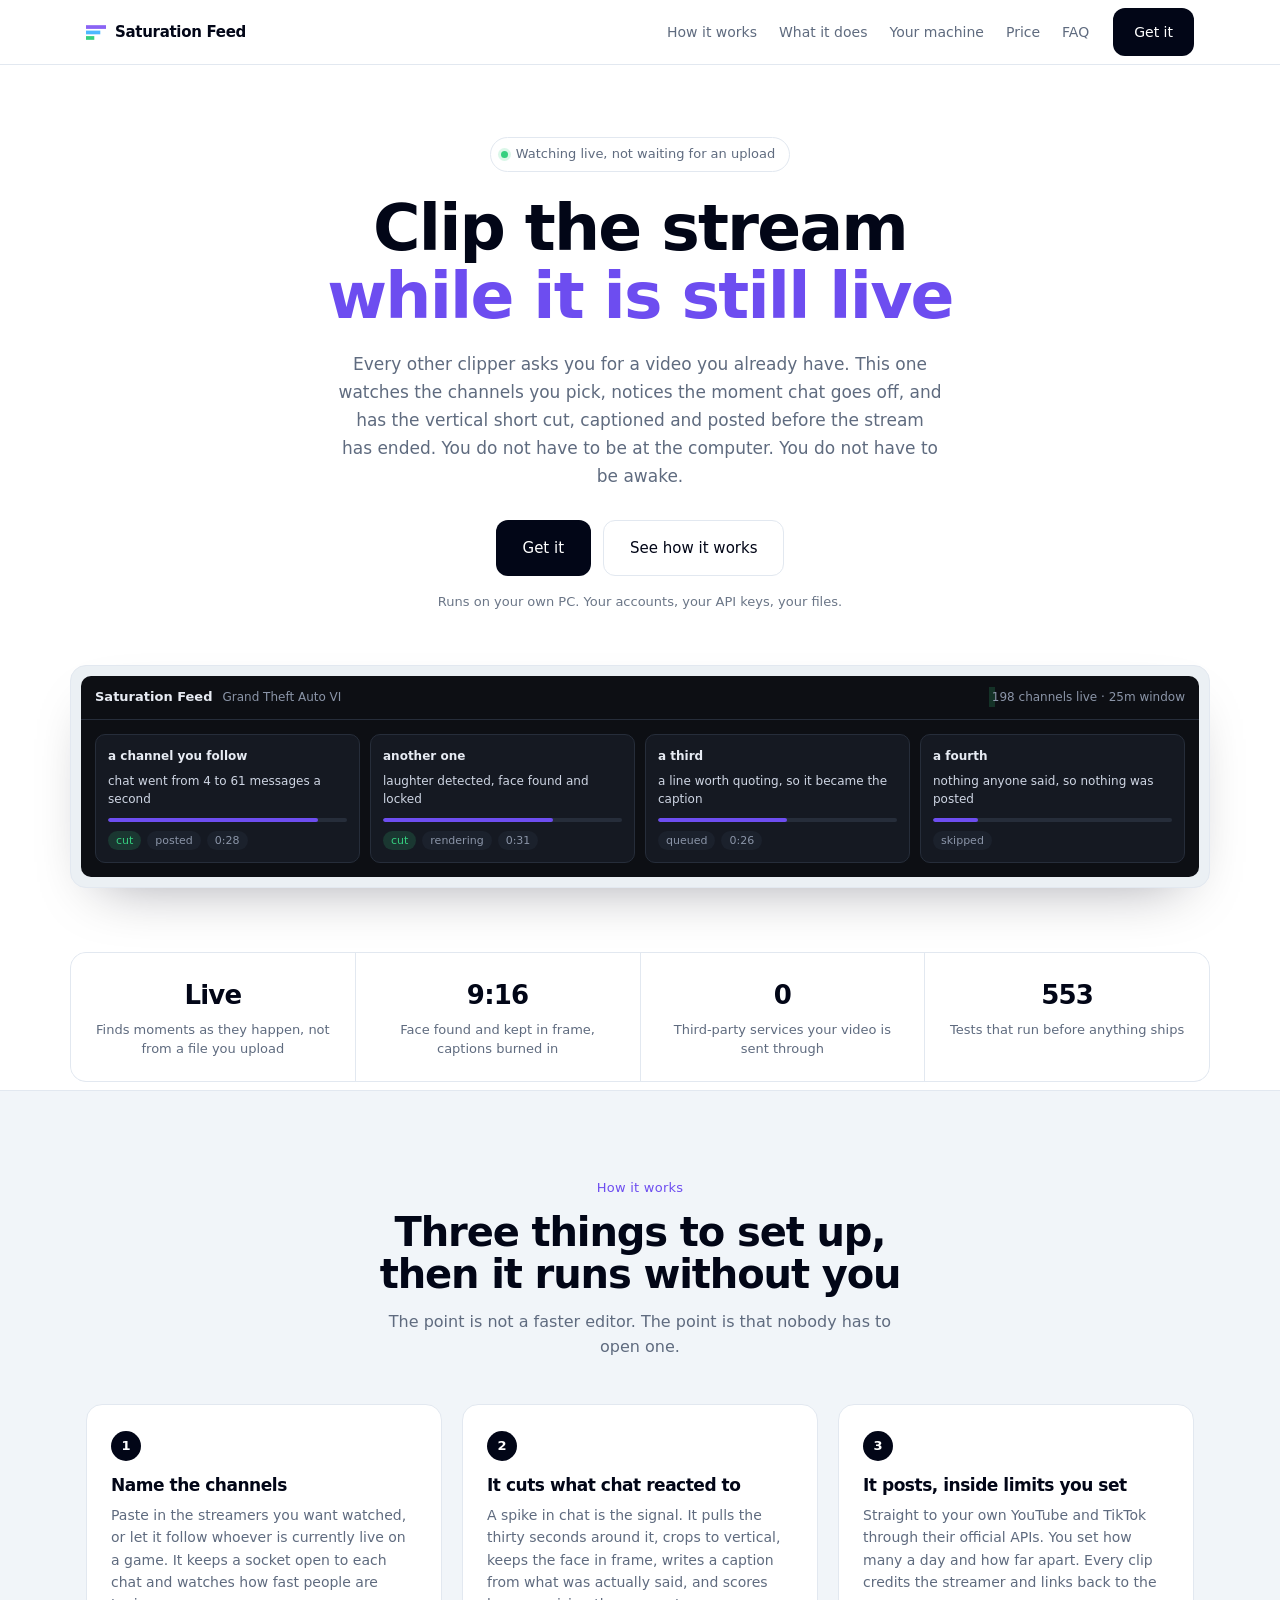
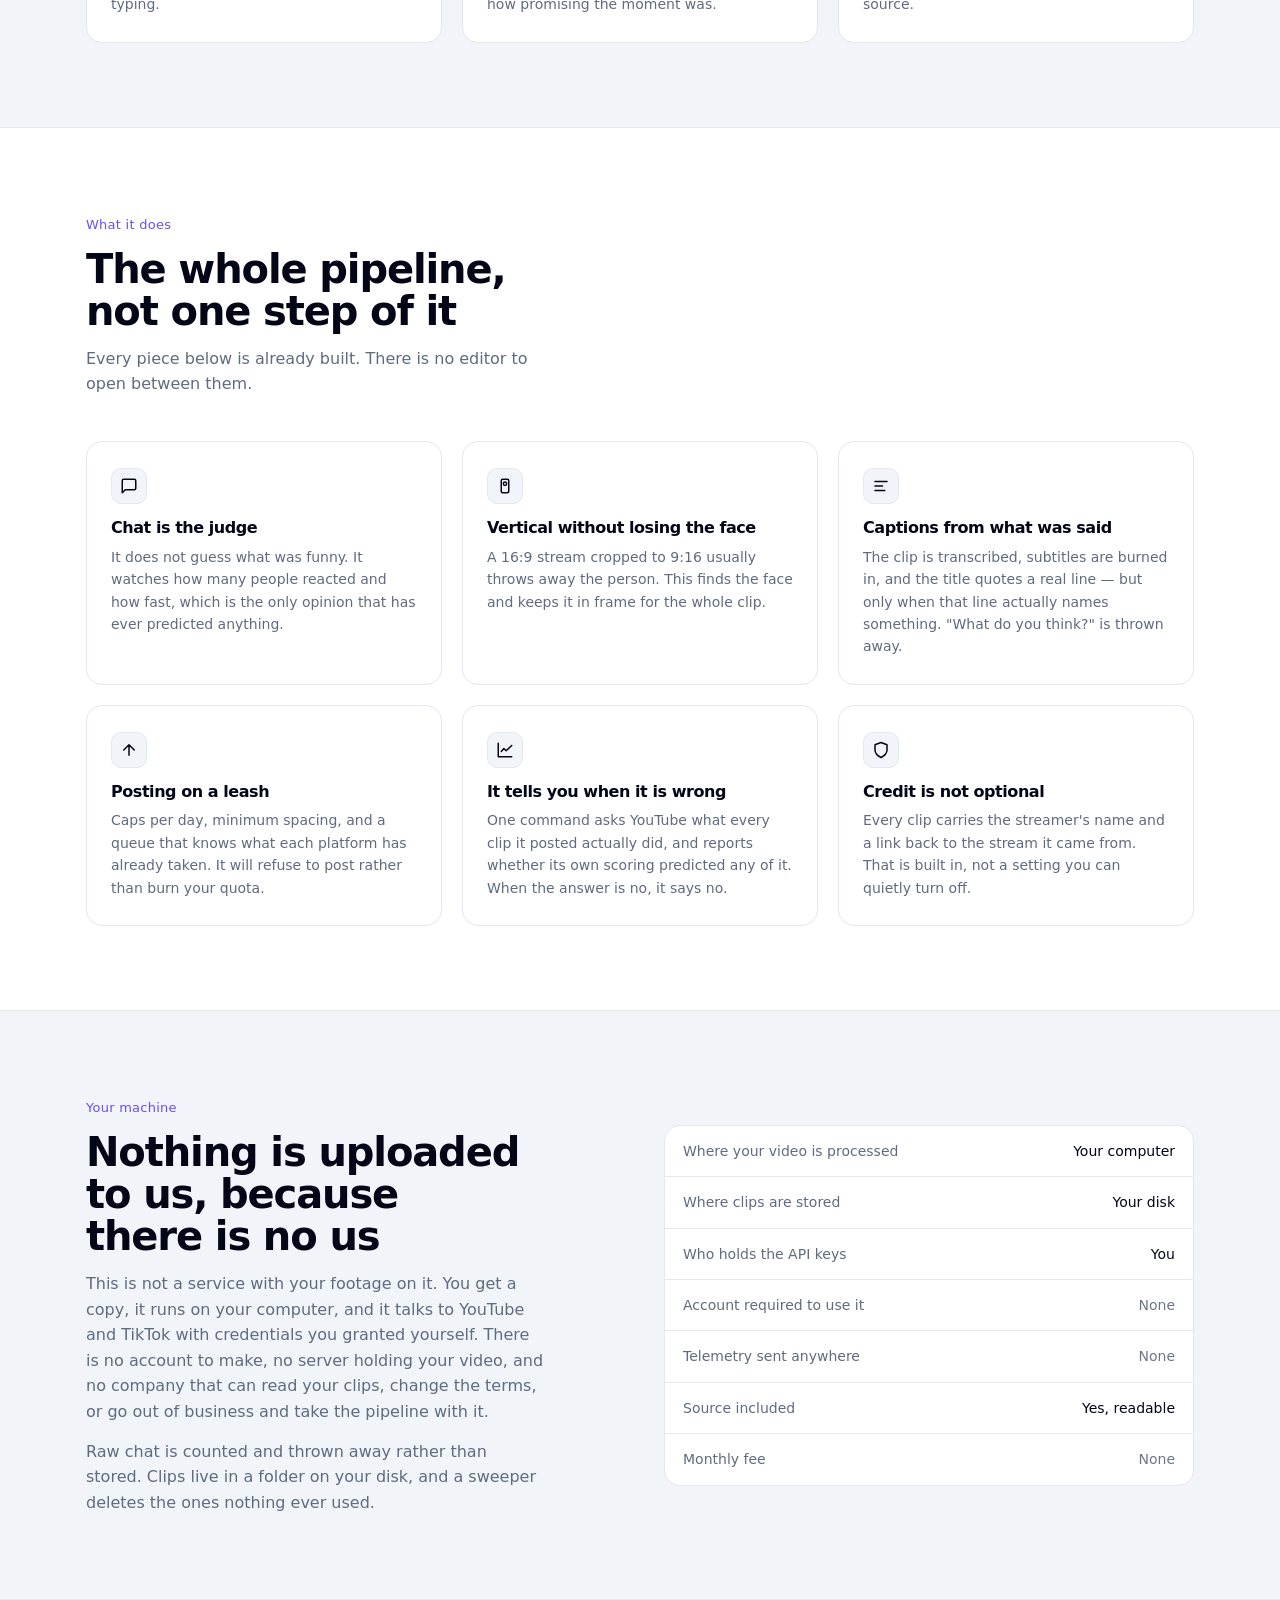
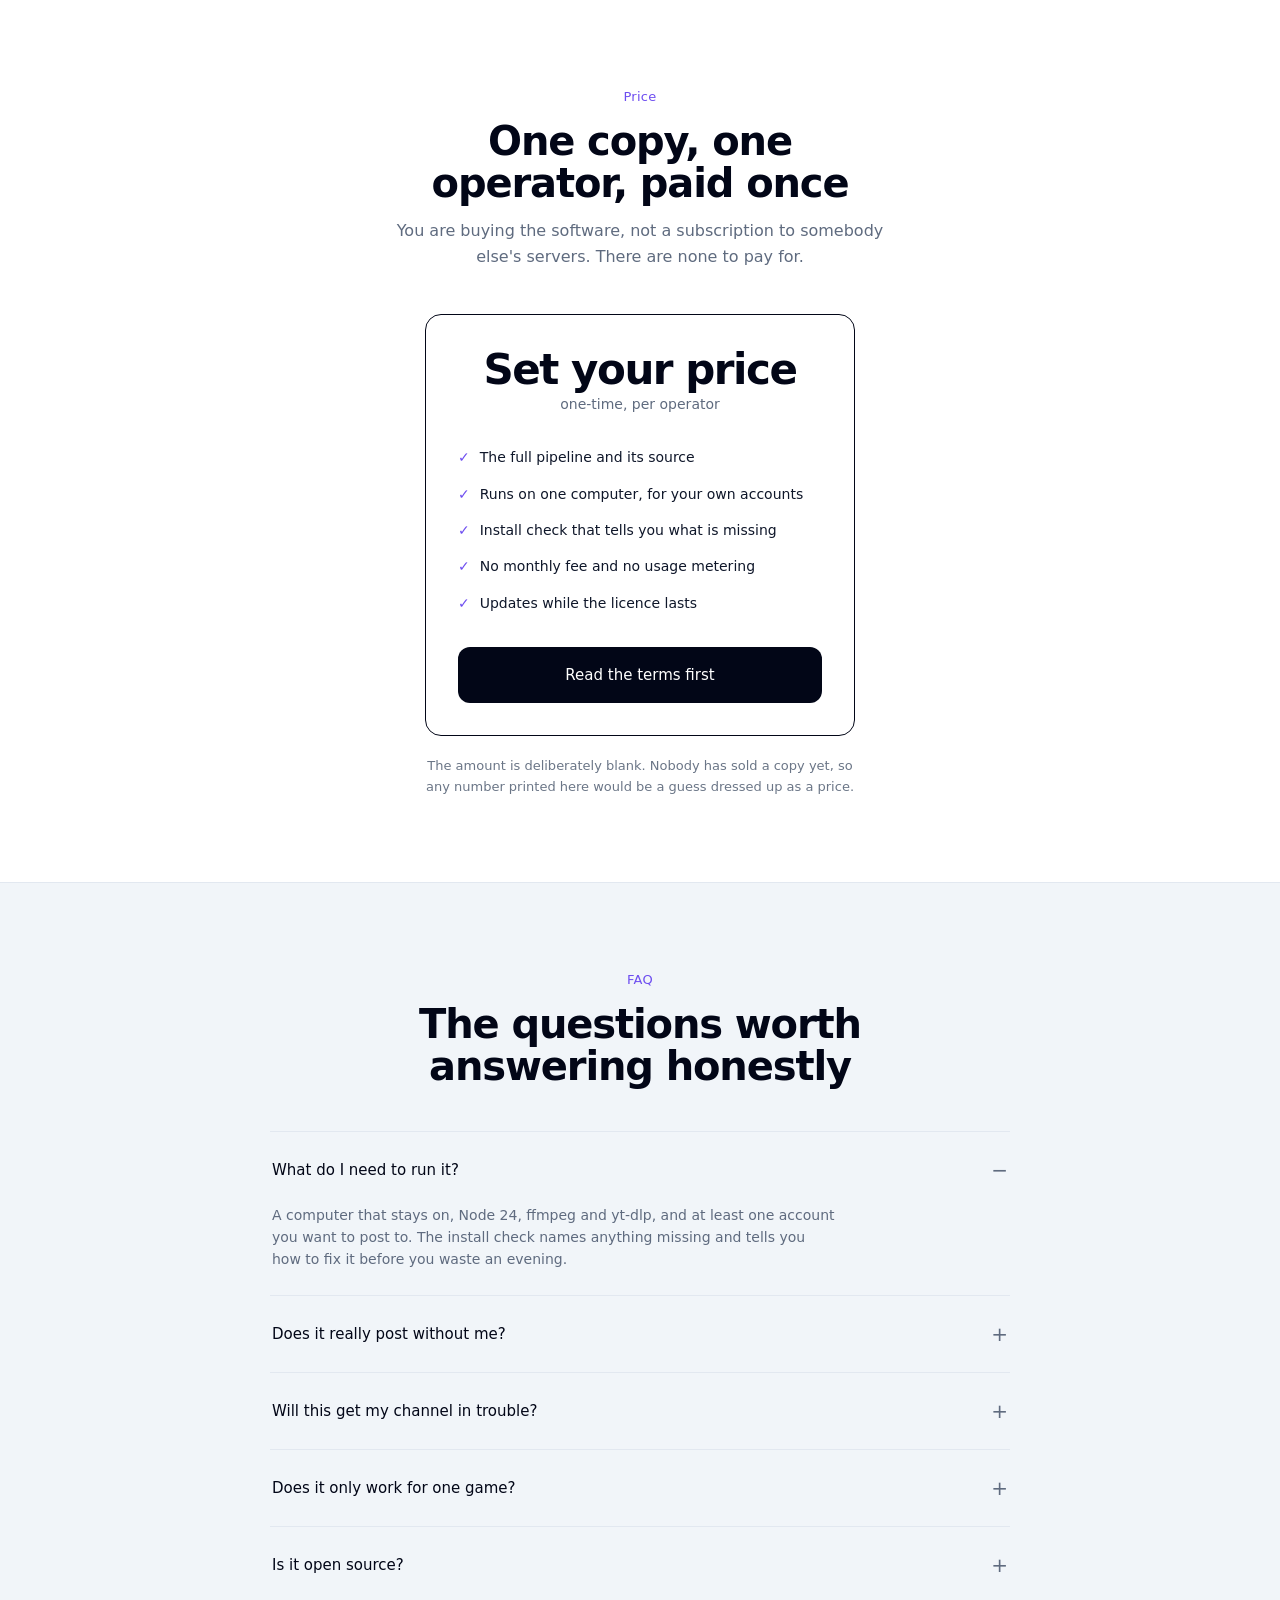
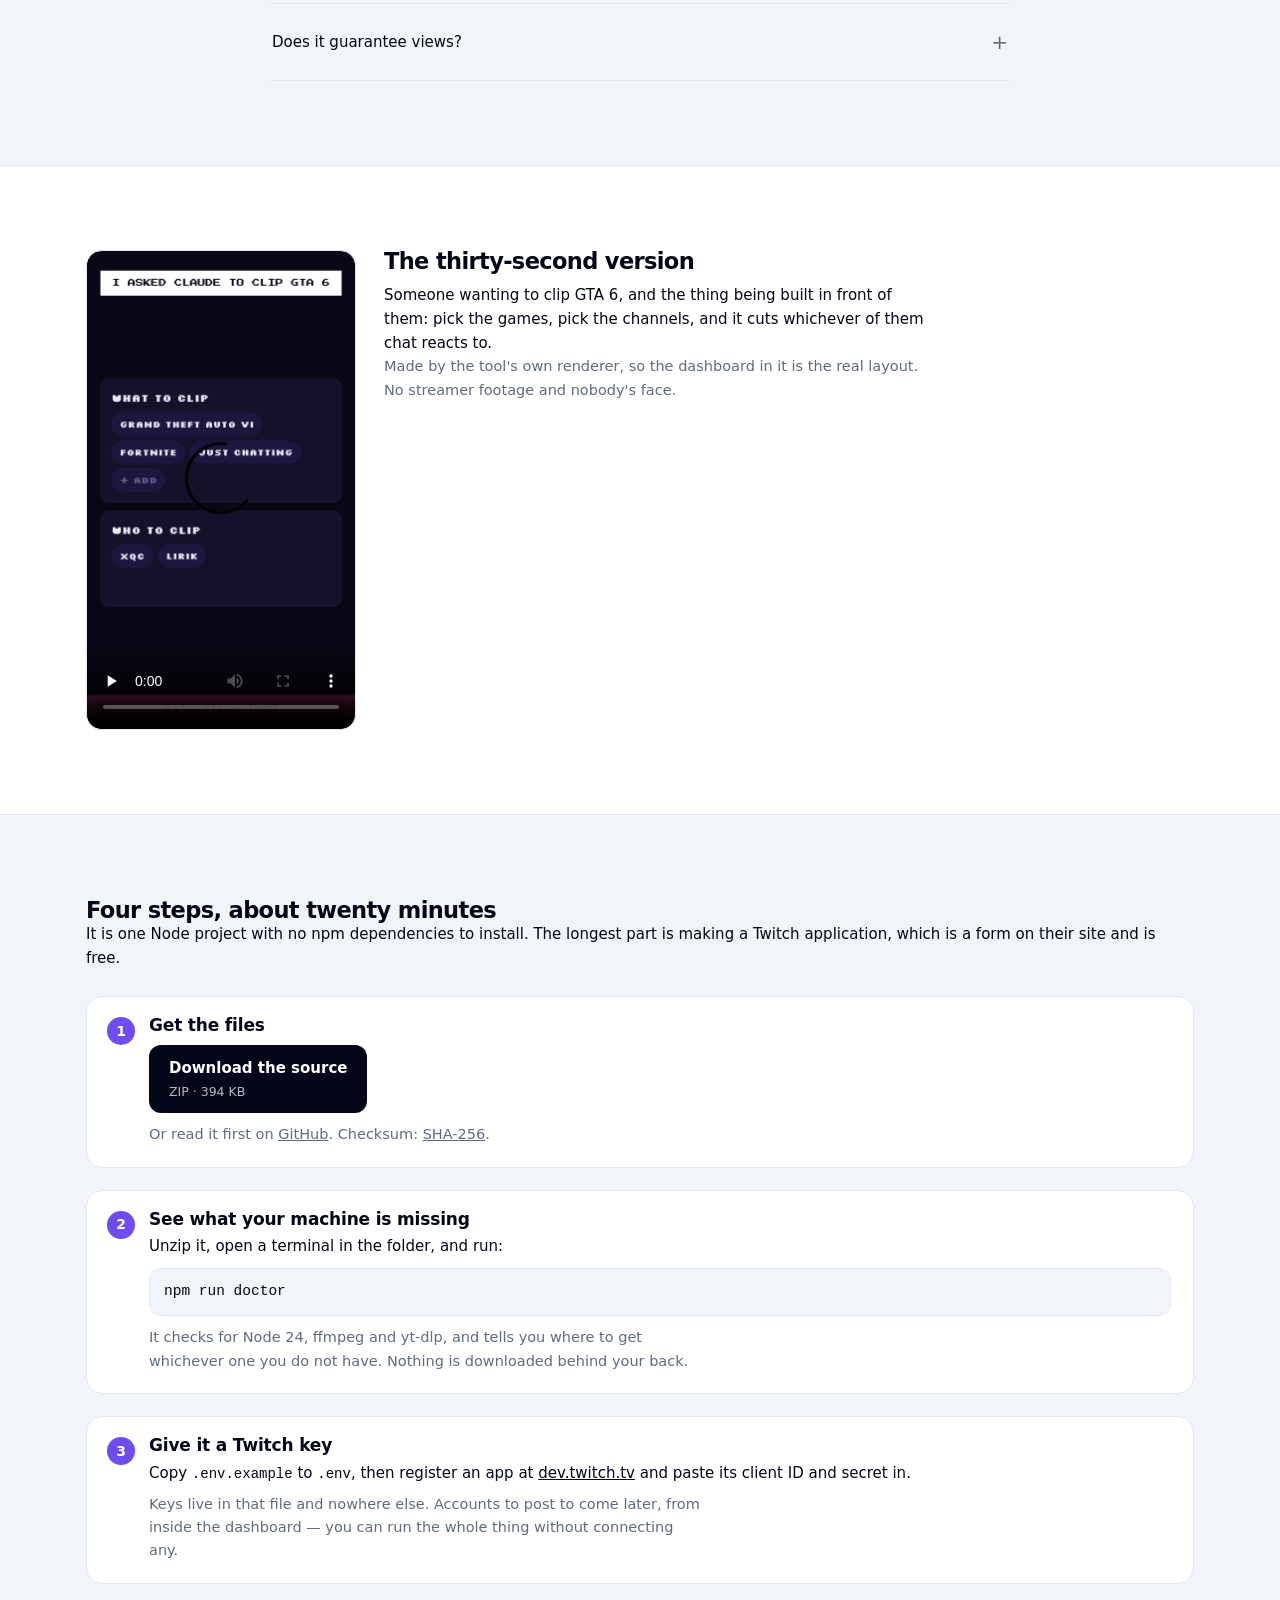
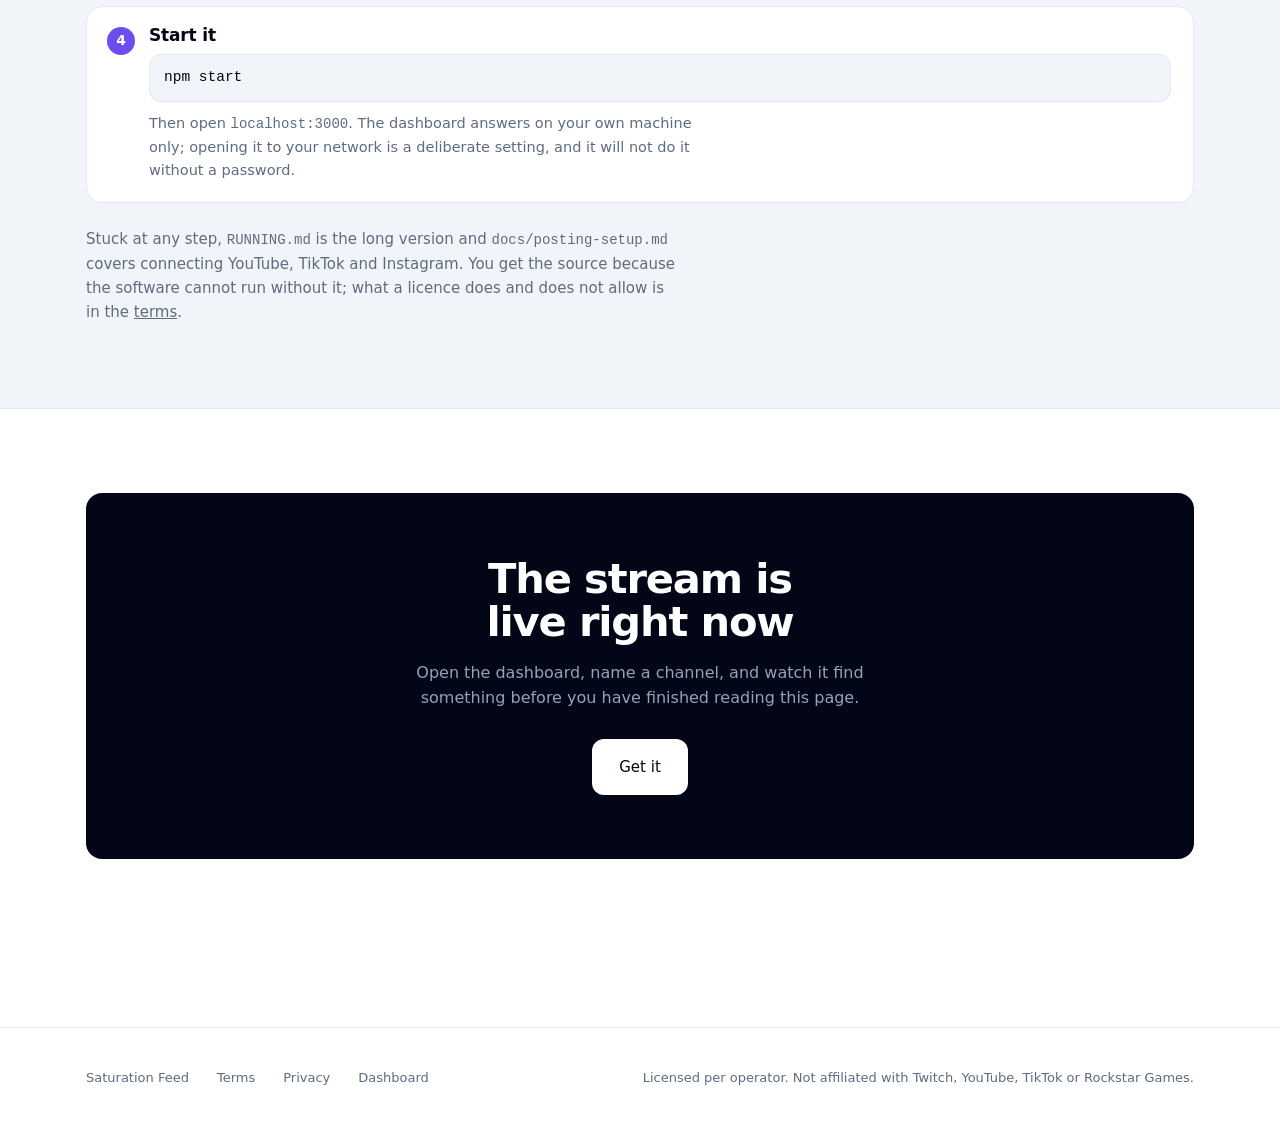
==== index.html @ 1449f381 "The landing page, the terms, and a source archive" ====
<!doctype html>
<html lang="en">
  <head>
    <meta charset="utf-8" />
    <meta name="viewport" content="width=device-width, initial-scale=1" />
    <title>Saturation Feed — clip the stream while it is still live</title>
    <meta
      name="description"
      content="Saturation Feed watches the Twitch channels you pick, finds the moments chat reacts to, and posts them as vertical shorts. It runs on your own computer, with your own accounts."
    />
    <meta http-equiv="Content-Security-Policy" content="default-src 'none'; img-src 'self' data:; style-src 'self'; media-src 'self'; font-src 'self'; base-uri 'none'; form-action 'none'" />
    <meta name="referrer" content="strict-origin-when-cross-origin" />
    <meta name="color-scheme" content="dark light" />
    <link rel="icon" href="icon.svg" />
    <link rel="apple-touch-icon" href="icon.png" />
    <link rel="stylesheet" href="landing.css" />
  </head>
  <body>
    <header class="nav">
      <div class="shell">
        <a class="brand" href="index.html">
          <img src="icon.svg" alt="" width="20" height="15" />
          Saturation&nbsp;Feed
        </a>
        <nav class="nav-links">
          <a href="#how">How it works</a>
          <a href="#what">What it does</a>
          <a href="#yours">Your machine</a>
          <a href="#price">Price</a>
          <a href="#faq">FAQ</a>
        </nav>
        <a class="btn" href="#get">Get it</a>
      </div>
    </header>

    <main>
      <div class="hero shell">
        <span class="flag"><span class="dot"></span> Watching live, not waiting for an upload</span>

        <h1>Clip the stream <em>while it is still live</em></h1>

        <p class="lead">
          Every other clipper asks you for a video you already have. This one watches the
          channels you pick, notices the moment chat goes off, and has the vertical short
          cut, captioned and posted before the stream has ended. You do not have to be
          at the computer. You do not have to be awake.
        </p>

        <div class="cta-row">
          <a class="btn btn-lg" href="#get">Get it</a>
          <a class="btn btn-ghost btn-lg" href="#how">See how it works</a>
        </div>

        <p class="fineprint">Runs on your own PC. Your accounts, your API keys, your files.</p>

        <!-- Not a screenshot: the real dashboard shows a real operator's channels and
             real view counts, and neither belongs on a public page. This is the same
             layout drawn from nothing. -->
        <div class="shot">
          <div class="shot-inner">
            <div class="shot-bar">
              <b>Saturation Feed</b>
              <span>Grand Theft Auto VI</span>
              <span class="spacer"></span>
              <span><span class="dot"></span> 198 channels live · 25m window</span>
            </div>
            <div class="shot-grid">
              <div class="moment">
                <div class="who">a channel you follow</div>
                <div class="said">chat went from 4 to 61 messages a second</div>
                <div class="meter"><i class="w88"></i></div>
                <div class="foot"><span class="tag on">cut</span><span class="tag">posted</span><span class="tag">0:28</span></div>
              </div>
              <div class="moment">
                <div class="who">another one</div>
                <div class="said">laughter detected, face found and locked</div>
                <div class="meter"><i class="w71"></i></div>
                <div class="foot"><span class="tag on">cut</span><span class="tag">rendering</span><span class="tag">0:31</span></div>
              </div>
              <div class="moment">
                <div class="who">a third</div>
                <div class="said">a line worth quoting, so it became the caption</div>
                <div class="meter"><i class="w54"></i></div>
                <div class="foot"><span class="tag">queued</span><span class="tag">0:26</span></div>
              </div>
              <div class="moment">
                <div class="who">a fourth</div>
                <div class="said">nothing anyone said, so nothing was posted</div>
                <div class="meter"><i class="w19"></i></div>
                <div class="foot"><span class="tag">skipped</span></div>
              </div>
            </div>
          </div>
        </div>

        <div class="facts">
          <div class="fact">
            <b>Live</b>
            <span>Finds moments as they happen, not from a file you upload</span>
          </div>
          <div class="fact">
            <b>9:16</b>
            <span>Face found and kept in frame, captions burned in</span>
          </div>
          <div class="fact">
            <b>0</b>
            <span>Third-party services your video is sent through</span>
          </div>
          <div class="fact">
            <b>553</b>
            <span>Tests that run before anything ships</span>
          </div>
        </div>
      </div>

      <section id="how" class="tinted">
        <div class="shell">
          <div class="head mid">
            <span class="eyebrow">How it works</span>
            <h2>Three things to set up, then it runs without you</h2>
            <p>
              The point is not a faster editor. The point is that nobody has to open one.
            </p>
          </div>

          <div class="steps">
            <div class="step">
              <h3>Name the channels</h3>
              <p>
                Paste in the streamers you want watched, or let it follow whoever is
                currently live on a game. It keeps a socket open to each chat and watches
                how fast people are typing.
              </p>
            </div>
            <div class="step">
              <h3>It cuts what chat reacted to</h3>
              <p>
                A spike in chat is the signal. It pulls the thirty seconds around it,
                crops to vertical, keeps the face in frame, writes a caption from what was
                actually said, and scores how promising the moment was.
              </p>
            </div>
            <div class="step">
              <h3>It posts, inside limits you set</h3>
              <p>
                Straight to your own YouTube and TikTok through their official APIs. You
                set how many a day and how far apart. Every clip credits the streamer and
                links back to the source.
              </p>
            </div>
          </div>
        </div>
      </section>

      <section id="what">
        <div class="shell">
          <div class="head">
            <span class="eyebrow">What it does</span>
            <h2>The whole pipeline, not one step of it</h2>
            <p>
              Every piece below is already built. There is no editor to open between them.
            </p>
          </div>

          <div class="cards">
            <div class="card">
              <div class="ico" aria-hidden="true">
                <svg width="18" height="18" viewBox="0 0 24 24" fill="none" stroke="#020617" stroke-width="2" stroke-linecap="round" stroke-linejoin="round"><path d="M21 15a2 2 0 0 1-2 2H7l-4 4V5a2 2 0 0 1 2-2h14a2 2 0 0 1 2 2z"/></svg>
              </div>
              <h3>Chat is the judge</h3>
              <p>
                It does not guess what was funny. It watches how many people reacted and
                how fast, which is the only opinion that has ever predicted anything.
              </p>
            </div>

            <div class="card">
              <div class="ico" aria-hidden="true">
                <svg width="18" height="18" viewBox="0 0 24 24" fill="none" stroke="#020617" stroke-width="2" stroke-linecap="round" stroke-linejoin="round"><rect x="7" y="3" width="10" height="18" rx="2"/><circle cx="12" cy="9" r="2.2"/></svg>
              </div>
              <h3>Vertical without losing the face</h3>
              <p>
                A 16:9 stream cropped to 9:16 usually throws away the person. This finds
                the face and keeps it in frame for the whole clip.
              </p>
            </div>

            <div class="card">
              <div class="ico" aria-hidden="true">
                <svg width="18" height="18" viewBox="0 0 24 24" fill="none" stroke="#020617" stroke-width="2" stroke-linecap="round" stroke-linejoin="round"><path d="M4 6h16M4 12h10M4 18h13"/></svg>
              </div>
              <h3>Captions from what was said</h3>
              <p>
                The clip is transcribed, subtitles are burned in, and the title quotes a
                real line — but only when that line actually names something. "What do you
                think?" is thrown away.
              </p>
            </div>

            <div class="card">
              <div class="ico" aria-hidden="true">
                <svg width="18" height="18" viewBox="0 0 24 24" fill="none" stroke="#020617" stroke-width="2" stroke-linecap="round" stroke-linejoin="round"><path d="M12 19V5M5 12l7-7 7 7"/></svg>
              </div>
              <h3>Posting on a leash</h3>
              <p>
                Caps per day, minimum spacing, and a queue that knows what each platform
                has already taken. It will refuse to post rather than burn your quota.
              </p>
            </div>

            <div class="card">
              <div class="ico" aria-hidden="true">
                <svg width="18" height="18" viewBox="0 0 24 24" fill="none" stroke="#020617" stroke-width="2" stroke-linecap="round" stroke-linejoin="round"><path d="M3 3v18h18"/><path d="M7 14l3.5-4 3 3L21 6"/></svg>
              </div>
              <h3>It tells you when it is wrong</h3>
              <p>
                One command asks YouTube what every clip it posted actually did, and reports
                whether its own scoring predicted any of it. When the answer is no, it says
                no.
              </p>
            </div>

            <div class="card">
              <div class="ico" aria-hidden="true">
                <svg width="18" height="18" viewBox="0 0 24 24" fill="none" stroke="#020617" stroke-width="2" stroke-linecap="round" stroke-linejoin="round"><path d="M12 22s8-4 8-10V5l-8-3-8 3v7c0 6 8 10 8 10z"/></svg>
              </div>
              <h3>Credit is not optional</h3>
              <p>
                Every clip carries the streamer's name and a link back to the stream it came
                from. That is built in, not a setting you can quietly turn off.
              </p>
            </div>
          </div>
        </div>
      </section>

      <section id="yours" class="tinted">
        <div class="shell split">
          <div class="head">
            <span class="eyebrow">Your machine</span>
            <h2>Nothing is uploaded to us, because there is no us</h2>
            <p>
              This is not a service with your footage on it. You get a copy, it runs on your
              computer, and it talks to YouTube and TikTok with credentials you granted
              yourself. There is no account to make, no server holding your video, and no
              company that can read your clips, change the terms, or go out of business and
              take the pipeline with it.
            </p>
            <p class="spaced">
              Raw chat is counted and thrown away rather than stored. Clips live in a folder
              on your disk, and a sweeper deletes the ones nothing ever used.
            </p>
          </div>

          <dl class="ledger">
            <div><dt>Where your video is processed</dt><dd>Your computer</dd></div>
            <div><dt>Where clips are stored</dt><dd>Your disk</dd></div>
            <div><dt>Who holds the API keys</dt><dd>You</dd></div>
            <div><dt>Account required to use it</dt><dd class="no">None</dd></div>
            <div><dt>Telemetry sent anywhere</dt><dd class="no">None</dd></div>
            <div><dt>Source included</dt><dd>Yes, readable</dd></div>
            <div><dt>Monthly fee</dt><dd class="no">None</dd></div>
          </dl>
        </div>
      </section>

      <section id="price">
        <div class="shell">
          <div class="head mid">
            <span class="eyebrow">Price</span>
            <h2>One copy, one operator, paid once</h2>
            <p>
              You are buying the software, not a subscription to somebody else's servers.
              There are none to pay for.
            </p>
          </div>

          <div class="price">
            <div class="amount">Set your price</div>
            <div class="per">one-time, per operator</div>
            <ul>
              <li>The full pipeline and its source</li>
              <li>Runs on one computer, for your own accounts</li>
              <li>Install check that tells you what is missing</li>
              <li>No monthly fee and no usage metering</li>
              <li>Updates while the licence lasts</li>
            </ul>
            <a class="btn btn-lg" href="#faq">Read the terms first</a>
          </div>

          <p class="fineprint centred-note">
            The amount is deliberately blank. Nobody has sold a copy yet, so any number
            printed here would be a guess dressed up as a price.
          </p>
        </div>
      </section>

      <section id="faq" class="tinted">
        <div class="shell">
          <div class="head mid">
            <span class="eyebrow">FAQ</span>
            <h2>The questions worth answering honestly</h2>
          </div>

          <div class="faq">
            <details open>
              <summary>What do I need to run it?</summary>
              <p class="answer">
                A computer that stays on, Node 24, ffmpeg and yt-dlp, and at least one
                account you want to post to. The install check names anything missing and
                tells you how to fix it before you waste an evening.
              </p>
            </details>
            <details>
              <summary>Does it really post without me?</summary>
              <p class="answer">
                Yes, within the caps you set. You can also leave posting switched off and
                use it purely as a machine that finds and cuts moments, then post by hand.
              </p>
            </details>
            <details>
              <summary>Will this get my channel in trouble?</summary>
              <p class="answer">
                It posts through the platforms' own APIs with credentials you granted, one
                account at a time, with no browser automation and nothing designed to look
                human. Every clip credits the streamer and links to the source. Whether a
                given streamer wants to be clipped is still a conversation you should have
                with them.
              </p>
            </details>
            <details>
              <summary>Does it only work for one game?</summary>
              <p class="answer">
                No. It was built watching Grand Theft Auto VI because that is where the
                audience was, but the channels and the game are settings. Anything on Twitch
                with a busy chat works the same way.
              </p>
            </details>
            <details>
              <summary>Is it open source?</summary>
              <p class="answer">
                No, and the licence says so plainly. You get the source because the software
                cannot run without it and you should be able to read what it does on your
                machine. You may not redistribute it or run it as a service for other
                people's accounts.
              </p>
            </details>
            <details>
              <summary>Does it guarantee views?</summary>
              <p class="answer">
                No, and anything that tells you otherwise is selling you something. It
                guarantees that clips get made and posted every day without you. It also
                ships the tool that measures whether its own choices predicted views, which
                is the part most products in this category leave out.
              </p>
            </details>
          </div>
        </div>
      </section>


      <section id="demo">
        <div class="shell">
          <div class="block demo">
            <video
              src="demo.mp4"
              poster="demo.jpg"
              width="1080"
              height="1920"
              controls
              playsinline
              preload="none"
            ></video>
            <div class="demo-words">
              <h2>The thirty-second version</h2>
              <p>
                Someone wanting to clip GTA&nbsp;6, and the thing being built in
                front of them: pick the games, pick the channels, and it cuts
                whichever of them chat reacts to.
              </p>
              <p class="setup-note">
                Made by the tool's own renderer, so the dashboard in it is the
                real layout. No streamer footage and nobody's face.
              </p>
            </div>
          </div>
        </div>
      </section>

      <section id="get" class="tinted">
        <div class="shell">
          <div class="block">
            <h2>Four steps, about twenty minutes</h2>
            <p>
              It is one Node project with no npm dependencies to install. The
              longest part is making a Twitch application, which is a form on
              their site and is free.
            </p>

            <ol class="setup">
              <li>
                <h3>Get the files</h3>
                <p>
                  <a class="dl" href="saturation-feed-source.zip" download>Download the source<span>ZIP &middot; 394 KB</span></a>
                </p>
                <p class="setup-note">
                  Or read it first on
                  <a href="https://github.com/allenwilk007-source/gta-6-clipping" rel="noopener noreferrer">GitHub</a>.
                  Checksum: <a href="saturation-feed-source.zip.sha256">SHA-256</a>.
                </p>
              </li>
              <li>
                <h3>See what your machine is missing</h3>
                <p>Unzip it, open a terminal in the folder, and run:</p>
                <pre><code>npm run doctor</code></pre>
                <p class="setup-note">
                  It checks for Node 24, ffmpeg and yt-dlp, and tells you where
                  to get whichever one you do not have. Nothing is downloaded
                  behind your back.
                </p>
              </li>
              <li>
                <h3>Give it a Twitch key</h3>
                <p>
                  Copy <code>.env.example</code> to <code>.env</code>, then
                  register an app at
                  <a href="https://dev.twitch.tv/console/apps" rel="noopener noreferrer">dev.twitch.tv</a>
                  and paste its client ID and secret in.
                </p>
                <p class="setup-note">
                  Keys live in that file and nowhere else. Accounts to post to
                  come later, from inside the dashboard &mdash; you can run the
                  whole thing without connecting any.
                </p>
              </li>
              <li>
                <h3>Start it</h3>
                <pre><code>npm start</code></pre>
                <p class="setup-note">
                  Then open <code>localhost:3000</code>. The dashboard answers
                  on your own machine only; opening it to your network is a
                  deliberate setting, and it will not do it without a password.
                </p>
              </li>
            </ol>

            <p class="get-note">
              Stuck at any step, <code>RUNNING.md</code> is the long version and
              <code>docs/posting-setup.md</code> covers connecting YouTube,
              TikTok and Instagram. You get the source because the software
              cannot run without it; what a licence does and does not allow is
              in the <a href="terms.html">terms</a>.
            </p>
          </div>
        </div>
      </section>

      <section>
        <div class="shell">
          <div class="closing">
            <h2>The stream is live right now</h2>
            <p>
              Open the dashboard, name a channel, and watch it find something before you have
              finished reading this page.
            </p>
            <a class="btn btn-lg" href="#get">Get it</a>
          </div>
        </div>
      </section>
    </main>

    <footer>
      <div class="shell">
        <span>Saturation Feed</span>
        <a href="terms.html">Terms</a>
        <a href="privacy.html">Privacy</a>
        <a href="#get">Dashboard</a>
        <span class="spacer">Licensed per operator. Not affiliated with Twitch, YouTube, TikTok or Rockstar Games.</span>
      </div>
    </footer>
  </body>
</html>
---- landing.css ----
/* The page somebody sees before they own a copy.
 *
 * Deliberately not the dashboard's palette. The dashboard is dark because it
 * is watched for hours in a dark room next to a stream; this is read once, in
 * daylight, by somebody deciding whether to buy. Light, wide and quiet is the
 * right register for that, and it is the register the products this competes
 * with use.
 *
 * No web font is loaded. A marketing page that fetches a typeface from Google
 * hands every visitor's address to Google, and the whole argument this page
 * makes is that the software does not do that sort of thing. Poppins is named
 * first so an operator who has it installed gets it; everyone else gets the
 * system's own sans, which carries the same weight and rhythm.
 */

:root {
  --ink: #020617;
  --ink-soft: #0f172a;
  /* Both are a step darker than the slate values they started as. The lighter
   * one was 2.56:1 on white, which is decoration pretending to be a sentence,
   * and the darker one fell to 4.34:1 once it landed on a tinted section
   * rather than on white. Measured against the surface each actually sits on,
   * not against the page. */
  --muted: #5f6b7f;
  --muted-2: #6b7687;
  --line: #e2e8f0;
  --wash: #f1f5f9;
  --panel: #ebf0f4;
  --page: #ffffff;
  --accent: #6d4df0;
  --live: #35d07f;

  --r: 16px;
  --r-sm: 12px;
  --r-pill: 9999px;

  --shell: 1140px;
  --gutter: 16px;

  --font: "Poppins", ui-sans-serif, system-ui, "Segoe UI Variable Display",
    "Segoe UI", Roboto, "Helvetica Neue", Arial, sans-serif;
}

* { box-sizing: border-box; }

html { -webkit-text-size-adjust: 100%; scroll-behavior: smooth; }

@media (prefers-reduced-motion: reduce) {
  html { scroll-behavior: auto; }
  *, *::before, *::after {
    animation-duration: 0.01ms !important;
    animation-iteration-count: 1 !important;
    transition-duration: 0.01ms !important;
  }
}

body {
  margin: 0;
  background: var(--page);
  color: var(--ink);
  font-family: var(--font);
  font-size: 15px;
  line-height: 1.6;
  -webkit-font-smoothing: antialiased;
}

h1, h2, h3 {
  margin: 0;
  font-weight: 600;
  letter-spacing: -0.028em;
  line-height: 1.05;
  /* Headlines here are short and set large, which is exactly the case where a
   * greedy line break strands one word on a line of its own. Balancing beats
   * hand-tuning a max-width per heading, which only holds at one font size. */
  text-wrap: balance;
}
.lead, .head p, .closing p { text-wrap: pretty; }
p { margin: 0; }
a { color: inherit; }

.shell {
  width: 100%;
  max-width: var(--shell);
  margin: 0 auto;
  padding: 0 var(--gutter);
}

/* ---- buttons ------------------------------------------------------------ */

.btn {
  display: inline-flex;
  align-items: center;
  justify-content: center;
  gap: 8px;
  padding: 12px 20px;
  border: 1px solid transparent;
  border-radius: var(--r-sm);
  background: var(--ink);
  color: #fff;
  font: inherit;
  font-weight: 500;
  font-size: 14px;
  text-decoration: none;
  cursor: pointer;
  transition: transform 0.12s ease, background 0.12s ease, border-color 0.12s ease;
}
.btn:hover { background: #1e293b; transform: translateY(-1px); }
.btn:active { transform: translateY(0); }

.btn-ghost {
  background: transparent;
  color: var(--ink);
  border-color: var(--line);
}
.btn-ghost:hover { background: var(--wash); border-color: var(--muted-2); }

.btn-lg { padding: 15px 26px; font-size: 15px; }

:where(a, button, summary, input):focus-visible {
  outline: 2px solid var(--accent);
  outline-offset: 3px;
  border-radius: 6px;
}

/* ---- nav ---------------------------------------------------------------- */

.nav {
  position: sticky;
  top: 0;
  z-index: 20;
  background: rgba(255, 255, 255, 0.82);
  backdrop-filter: saturate(180%) blur(12px);
  border-bottom: 1px solid var(--line);
}
.nav .shell {
  display: flex;
  align-items: center;
  gap: 24px;
  height: 64px;
}
.brand {
  display: flex;
  align-items: center;
  gap: 9px;
  font-weight: 600;
  font-size: 15px;
  letter-spacing: -0.02em;
  text-decoration: none;
}
.brand img { display: block; }
.nav-links {
  display: flex;
  gap: 22px;
  margin-left: auto;
  font-size: 14px;
}
.nav-links a { color: var(--muted); text-decoration: none; }
.nav-links a:hover { color: var(--ink); }

@media (max-width: 760px) {
  .nav-links { display: none; }
  .nav .shell { gap: 12px; }
  .nav .btn { margin-left: auto; }
}

/* ---- hero --------------------------------------------------------------- */

.hero { padding: 72px 0 8px; text-align: center; }

.flag {
  display: inline-flex;
  align-items: center;
  gap: 8px;
  padding: 6px 14px 6px 10px;
  border: 1px solid var(--line);
  border-radius: var(--r-pill);
  background: #fff;
  color: var(--muted);
  font-size: 13px;
}
.dot {
  width: 7px;
  height: 7px;
  border-radius: 50%;
  background: var(--live);
  box-shadow: 0 0 0 3px rgba(53, 208, 127, 0.18);
}

h1 {
  margin: 22px auto 0;
  max-width: 15ch;
  font-size: clamp(2.4rem, 6.4vw, 4.05rem);
}
h1 em { font-style: normal; color: var(--accent); }

.lead {
  margin: 20px auto 0;
  max-width: 56ch;
  color: var(--muted);
  font-size: 17px;
  line-height: 1.65;
}

.cta-row {
  display: flex;
  flex-wrap: wrap;
  justify-content: center;
  gap: 12px;
  margin-top: 30px;
}
.fineprint { margin-top: 16px; color: var(--muted-2); font-size: 13px; }

/* ---- the product shot --------------------------------------------------- */

.shot {
  margin: 52px auto 0;
  border: 1px solid var(--line);
  border-radius: var(--r);
  background: var(--panel);
  padding: 10px;
  box-shadow: 0 24px 60px -30px rgba(2, 6, 23, 0.4);
}
.shot-inner {
  border-radius: 10px;
  background: #0d0f14;
  color: #e7ebf3;
  overflow: hidden;
  text-align: left;
}
.shot-bar {
  display: flex;
  align-items: center;
  gap: 10px;
  padding: 11px 14px;
  border-bottom: 1px solid #262d3a;
  font-size: 12px;
  color: #8b95a8;
}
.shot-bar b { color: #e7ebf3; font-weight: 600; font-size: 13px; }
.shot-bar .spacer { margin-left: auto; }
.shot-grid {
  display: grid;
  grid-template-columns: repeat(auto-fit, minmax(190px, 1fr));
  gap: 10px;
  padding: 14px;
}
.moment {
  border: 1px solid #262d3a;
  border-radius: 10px;
  background: #151922;
  padding: 12px;
}
.moment .who { font-size: 12px; font-weight: 600; }
.moment .said { margin-top: 6px; color: #cfd6e4; font-size: 12px; line-height: 1.5; }
.meter { margin-top: 10px; height: 4px; border-radius: 99px; background: #262d3a; overflow: hidden; }
.meter i { display: block; height: 100%; border-radius: 99px; background: var(--accent); }
.moment .foot { margin-top: 9px; display: flex; gap: 6px; flex-wrap: wrap; }
.tag {
  padding: 1px 8px;
  border-radius: var(--r-pill);
  background: #1b212c;
  color: #8b95a8;
  font-size: 11px;
}
.tag.on { background: rgba(53, 208, 127, 0.16); color: #35d07f; }

/* ---- facts strip -------------------------------------------------------- */

.facts {
  display: grid;
  grid-template-columns: repeat(auto-fit, minmax(170px, 1fr));
  gap: 1px;
  margin: 64px auto 0;
  border: 1px solid var(--line);
  border-radius: var(--r);
  background: var(--line);
  overflow: hidden;
}
.fact { background: #fff; padding: 22px 20px; }
.fact b { display: block; font-size: 26px; font-weight: 600; letter-spacing: -0.03em; }
.fact span { display: block; margin-top: 4px; color: var(--muted); font-size: 13px; line-height: 1.45; }

/* ---- sections ----------------------------------------------------------- */

section { padding: 84px 0; }
section.tinted { background: var(--wash); border-block: 1px solid var(--line); }

.head { max-width: 48ch; }
/* A centred head measured in ch is measured against the body size, not the
 * headline's, so the h2 inside it broke three ways and left a one-word last
 * line. The container is sized for the headline; the paragraph gets its own
 * measure back. */
.head.mid { max-width: 700px; margin: 0 auto; text-align: center; }
.head.mid p { max-width: 52ch; margin-inline: auto; }
.eyebrow {
  color: var(--accent);
  font-size: 13px;
  font-weight: 500;
  letter-spacing: 0.02em;
}
.head h2 { margin-top: 12px; font-size: clamp(1.8rem, 3.6vw, 2.5rem); }
.head p { margin-top: 14px; color: var(--muted); font-size: 16px; }

.steps {
  display: grid;
  grid-template-columns: repeat(auto-fit, minmax(260px, 1fr));
  gap: 20px;
  margin-top: 44px;
  counter-reset: step;
}
.step {
  border: 1px solid var(--line);
  border-radius: var(--r);
  background: #fff;
  padding: 26px 24px;
}
.step::before {
  counter-increment: step;
  content: counter(step);
  display: grid;
  place-items: center;
  width: 30px;
  height: 30px;
  border-radius: 50%;
  background: var(--ink);
  color: #fff;
  font-size: 13px;
  font-weight: 600;
}
.step h3 { margin-top: 16px; font-size: 17px; }
.step p { margin-top: 9px; color: var(--muted); font-size: 14px; }

.cards {
  display: grid;
  grid-template-columns: repeat(auto-fit, minmax(270px, 1fr));
  gap: 20px;
  margin-top: 44px;
}
.card {
  border: 1px solid var(--line);
  border-radius: var(--r);
  background: #fff;
  padding: 26px 24px;
}
.card h3 { font-size: 16px; }
.card p { margin-top: 9px; color: var(--muted); font-size: 14px; }
.card .ico {
  display: grid;
  place-items: center;
  width: 36px;
  height: 36px;
  margin-bottom: 16px;
  border-radius: 10px;
  background: var(--wash);
  border: 1px solid var(--line);
}

/* ---- the split ---------------------------------------------------------- */

.split {
  display: grid;
  grid-template-columns: 1fr 1fr;
  gap: 48px;
  align-items: center;
}
@media (max-width: 860px) { .split { grid-template-columns: 1fr; gap: 32px; } }

.ledger {
  border: 1px solid var(--line);
  border-radius: var(--r);
  background: #fff;
  margin: 0;
  overflow: hidden;
  font-size: 14px;
}
.ledger > div {
  display: flex;
  align-items: baseline;
  gap: 12px;
  padding: 14px 18px;
  border-top: 1px solid var(--line);
}
.ledger > div:first-child { border-top: 0; }
.ledger dt { margin: 0; color: var(--muted); flex: 1; }
.ledger dd { margin: 0; font-weight: 500; text-align: right; }
.ledger .no { color: var(--muted-2); }

/* ---- price -------------------------------------------------------------- */

.price {
  max-width: 430px;
  margin: 44px auto 0;
  border: 1px solid var(--ink);
  border-radius: var(--r);
  background: #fff;
  padding: 32px;
  text-align: center;
}
.price .amount { font-size: 42px; font-weight: 600; letter-spacing: -0.035em; line-height: 1.1; }
.price .per { color: var(--muted); font-size: 14px; }
.price ul { margin: 24px 0 0; padding: 0; list-style: none; text-align: left; }
.price li {
  display: flex;
  gap: 10px;
  padding: 7px 0;
  color: var(--ink-soft);
  font-size: 14px;
}
.price li::before { content: "\2713"; color: var(--accent); font-weight: 600; }
.price .btn { width: 100%; margin-top: 26px; }

/* ---- faq ---------------------------------------------------------------- */

.faq { max-width: 740px; margin: 44px auto 0; }
.faq details { border-top: 1px solid var(--line); padding: 4px 0; }
.faq details:last-child { border-bottom: 1px solid var(--line); }
.faq summary {
  display: flex;
  align-items: center;
  justify-content: space-between;
  gap: 16px;
  padding: 18px 2px;
  font-weight: 500;
  font-size: 15px;
  cursor: pointer;
  list-style: none;
}
.faq summary::-webkit-details-marker { display: none; }
.faq summary::after { content: "+"; color: var(--muted); font-size: 20px; font-weight: 400; }
.faq details[open] summary::after { content: "\2212"; }
.faq .answer { padding: 0 2px 20px; color: var(--muted); font-size: 14px; max-width: 64ch; }

/* ---- closing + footer --------------------------------------------------- */

.closing {
  border-radius: var(--r);
  background: var(--ink);
  color: #fff;
  padding: 64px 32px;
  text-align: center;
}
.closing h2 { font-size: clamp(1.8rem, 4vw, 2.6rem); max-width: 18ch; margin: 0 auto; }
.closing p { margin: 16px auto 0; max-width: 50ch; color: #94a3b8; font-size: 16px; }
.closing .btn { margin-top: 28px; background: #fff; color: var(--ink); }
.closing .btn:hover { background: var(--wash); }

footer {
  border-top: 1px solid var(--line);
  margin-top: 84px;
  padding: 36px 0 56px;
  color: var(--muted);
  font-size: 13px;
}
footer .shell { display: flex; flex-wrap: wrap; gap: 16px 28px; align-items: center; }
/* The header links are desktop-only, but these are on the page at phone width,
 * where a 21px-tall link is a miss waiting to happen. */
footer a {
  display: inline-block;
  padding: 4px 0;
  color: var(--muted);
  text-decoration: none;
}
footer a:hover { color: var(--ink); }
footer .spacer { margin-left: auto; }

@media (max-width: 620px) {
  section { padding: 60px 0; }
  .hero { padding: 48px 0 0; }
  .closing { padding: 48px 20px; }
  .shot { padding: 6px; }
}

/* Getting started: four numbered steps, because it genuinely is four steps
   and a visitor deciding whether to bother should be able to count them.
   Numbered markers are honest here - this is a sequence, and doing step three
   before step two does not work. */
.setup {
  counter-reset: step;
  margin: 26px 0 0;
  padding: 0;
  list-style: none;
  display: grid;
  gap: 22px;
}

.setup > li {
  counter-increment: step;
  position: relative;
  padding: 20px 22px 20px 62px;
  border: 1px solid var(--line);
  border-radius: var(--r);
  background: var(--page);
}

.setup > li::before {
  content: counter(step);
  position: absolute;
  top: 20px;
  left: 20px;
  display: grid;
  place-items: center;
  width: 28px;
  height: 28px;
  border-radius: var(--r-pill);
  background: var(--accent);
  color: #fff;
  font-size: 14px;
  font-weight: 700;
  font-variant-numeric: tabular-nums;
}

.setup h3 { margin: 0 0 6px; font-size: 17px; letter-spacing: -0.01em; }
.setup p { margin: 0 0 8px; }
.setup p:last-child { margin-bottom: 0; }

.setup-note { font-size: 14.5px; color: var(--muted); max-width: 60ch; }

.setup pre {
  margin: 10px 0;
  padding: 11px 14px;
  overflow-x: auto;
  border: 1px solid var(--line);
  border-radius: var(--r-sm);
  background: var(--wash);
}

.setup code,
.get-note code,
.setup-note code {
  font-family: ui-monospace, "SF Mono", Menlo, Consolas, monospace;
  font-size: 14px;
}

.setup pre code { font-size: 14.5px; }

/* The one button on the page that downloads something. Made to look like the
   primary action it is, rather than a link lost in a paragraph. */
.dl {
  display: inline-flex;
  flex-direction: column;
  gap: 2px;
  margin: 4px 0 2px;
  padding: 11px 20px;
  border-radius: var(--r-sm);
  background: var(--ink);
  color: #fff;
  font-weight: 600;
  text-decoration: none;
}

.dl span { font-size: 12.5px; font-weight: 400; opacity: 0.72; }
.dl:hover { background: var(--accent); }
.dl:focus-visible { outline: 3px solid var(--accent); outline-offset: 3px; }

.get-note { margin-top: 24px; font-size: 15px; color: var(--muted); max-width: 62ch; }

/* The demo. Vertical, because that is the shape of what it makes. */
.demo { display: grid; grid-template-columns: 270px minmax(0, 1fr); gap: 28px; align-items: start; }
.demo video {
  width: 100%;
  max-width: 270px;
  height: auto;
  aspect-ratio: 9 / 16;
  border: 1px solid var(--line);
  border-radius: var(--r);
  background: #0a0b10;
}
.demo-words { min-width: 0; }
/* The column is as wide as the section, which is far wider than anybody
   wants to read a line of text across. */
.demo-words p { max-width: 58ch; }
.demo-words h2 { margin-bottom: 10px; }

@media (max-width: 720px) {
  .demo { grid-template-columns: minmax(0, 1fr); }
  .setup > li { padding: 18px 16px 18px 56px; }
}

/* Lifted out of style attributes so the page needs no inline styles at all.
   The four widths are the bars in the "what it does" figure. */
.w88 { width: 88%; }
.w71 { width: 71%; }
.w54 { width: 54%; }
.w19 { width: 19%; }
.spaced { margin-top: 14px; }
.centred-note { text-align: center; max-width: 52ch; margin: 20px auto 0; }
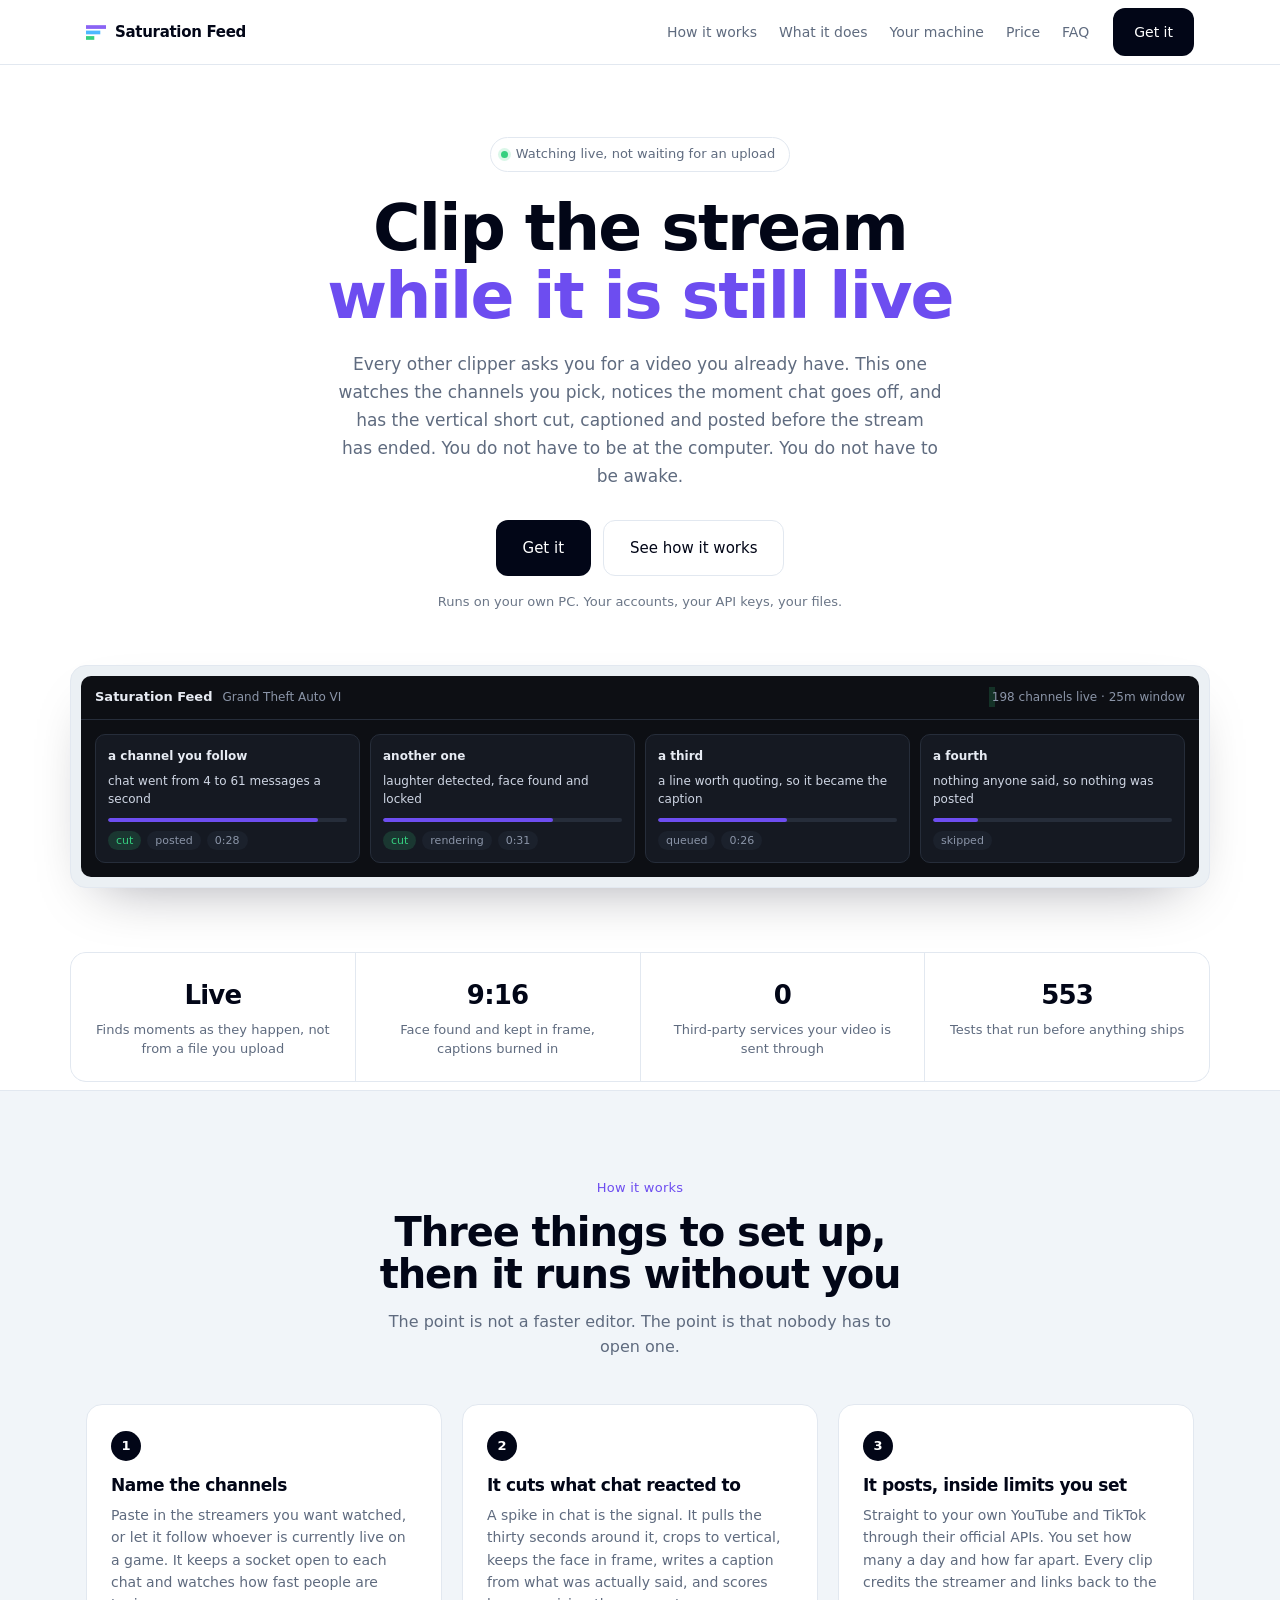
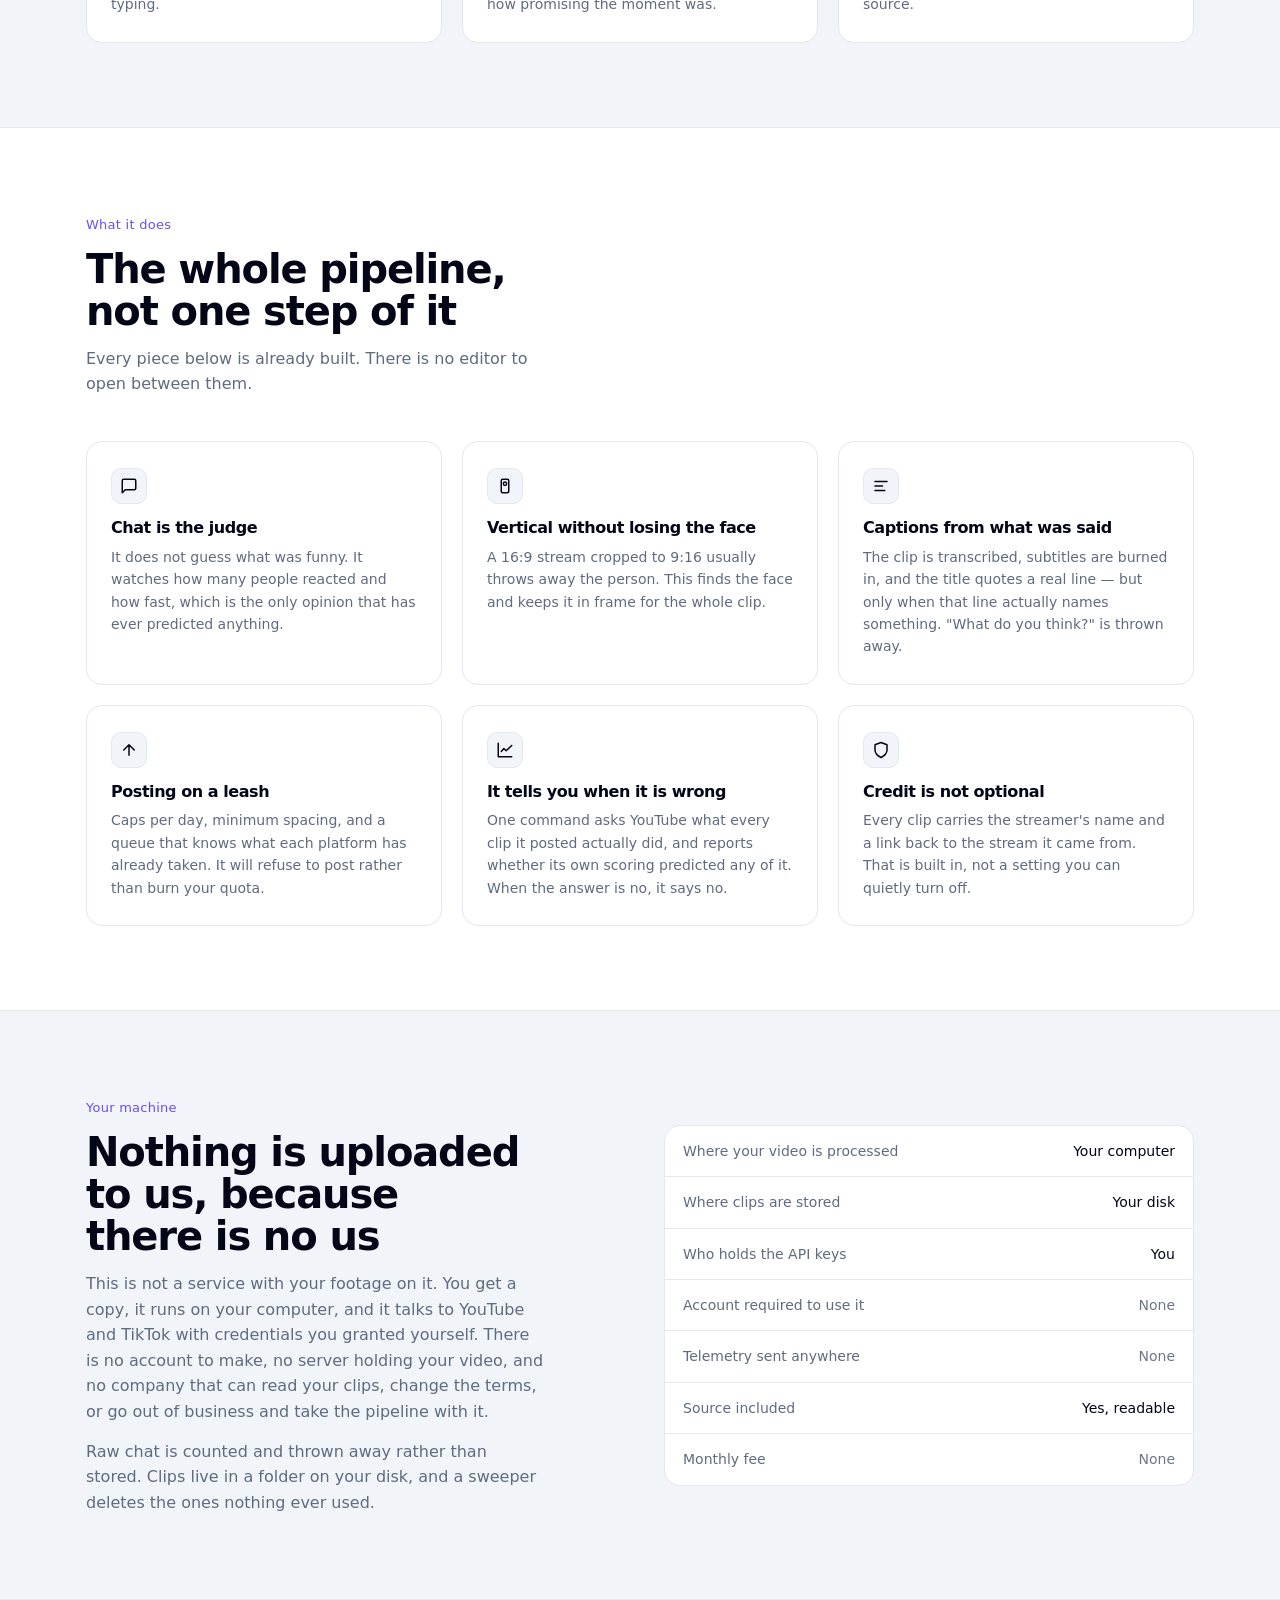
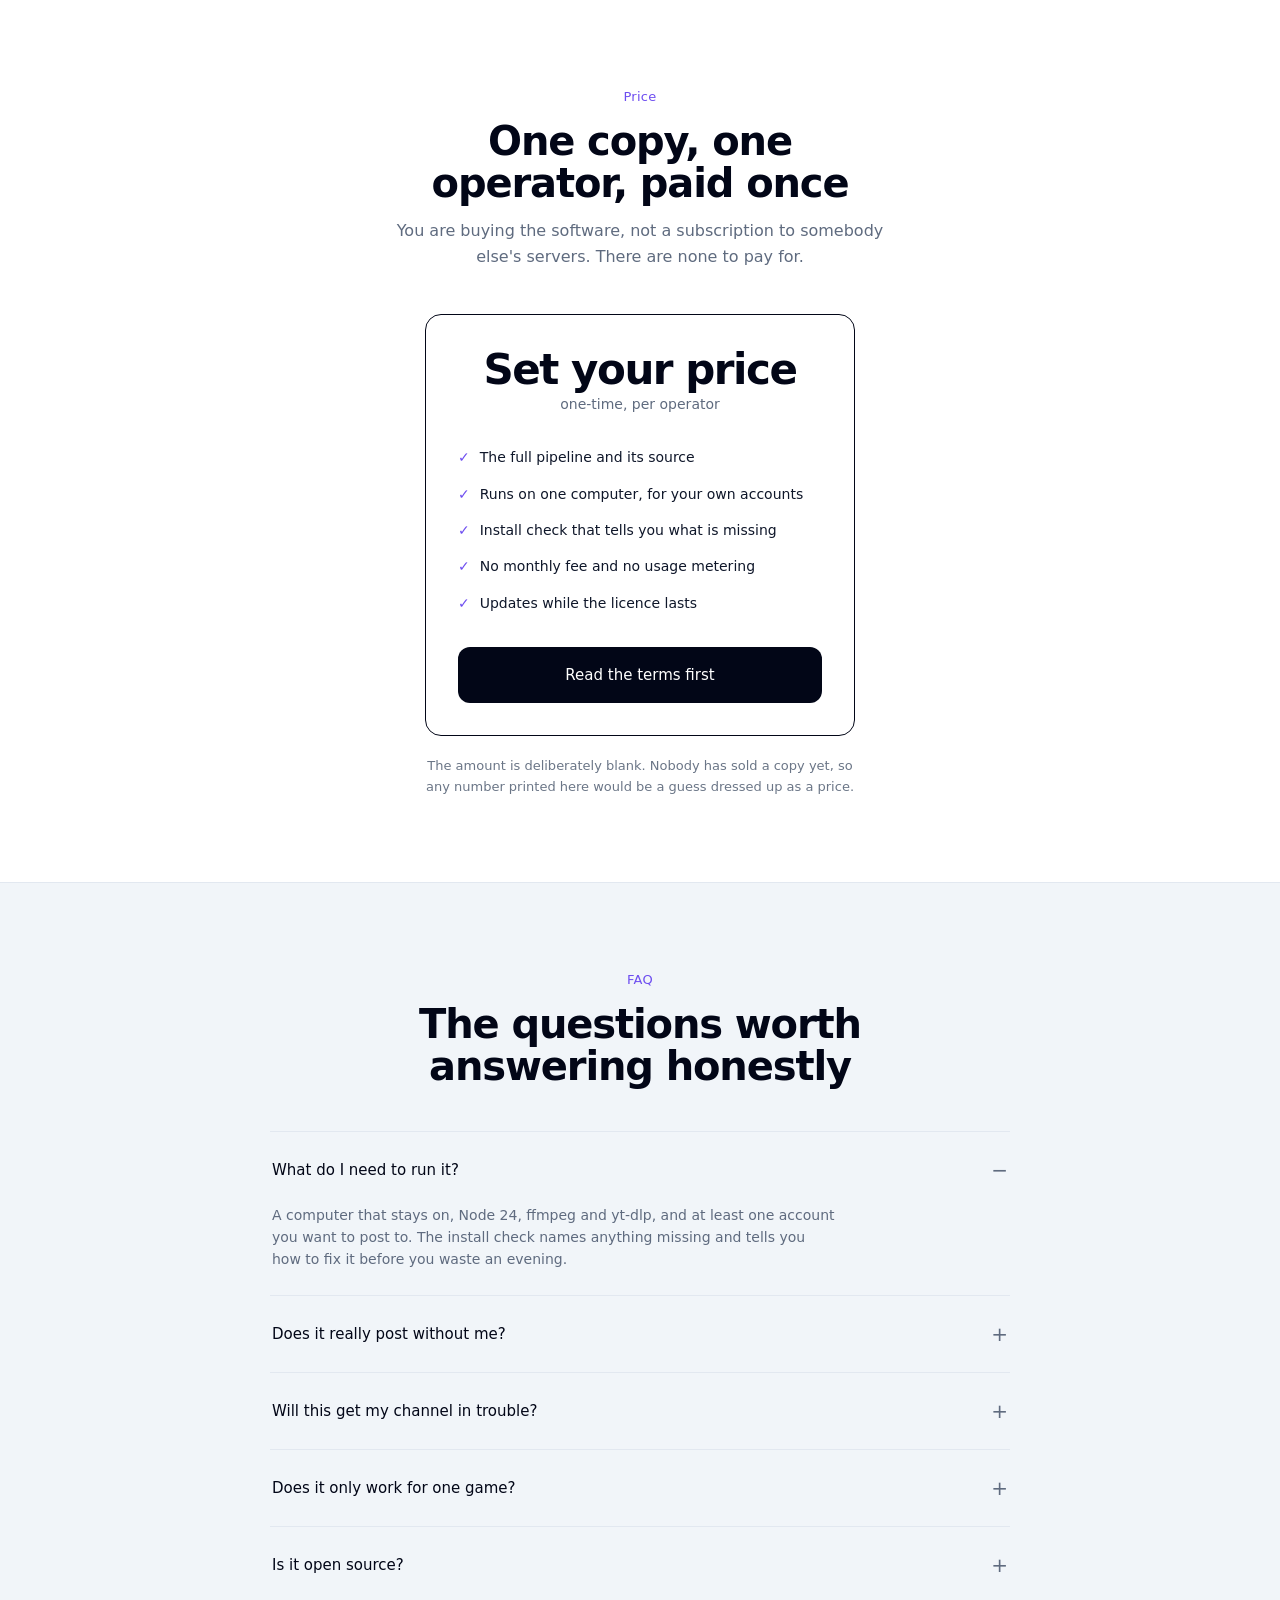
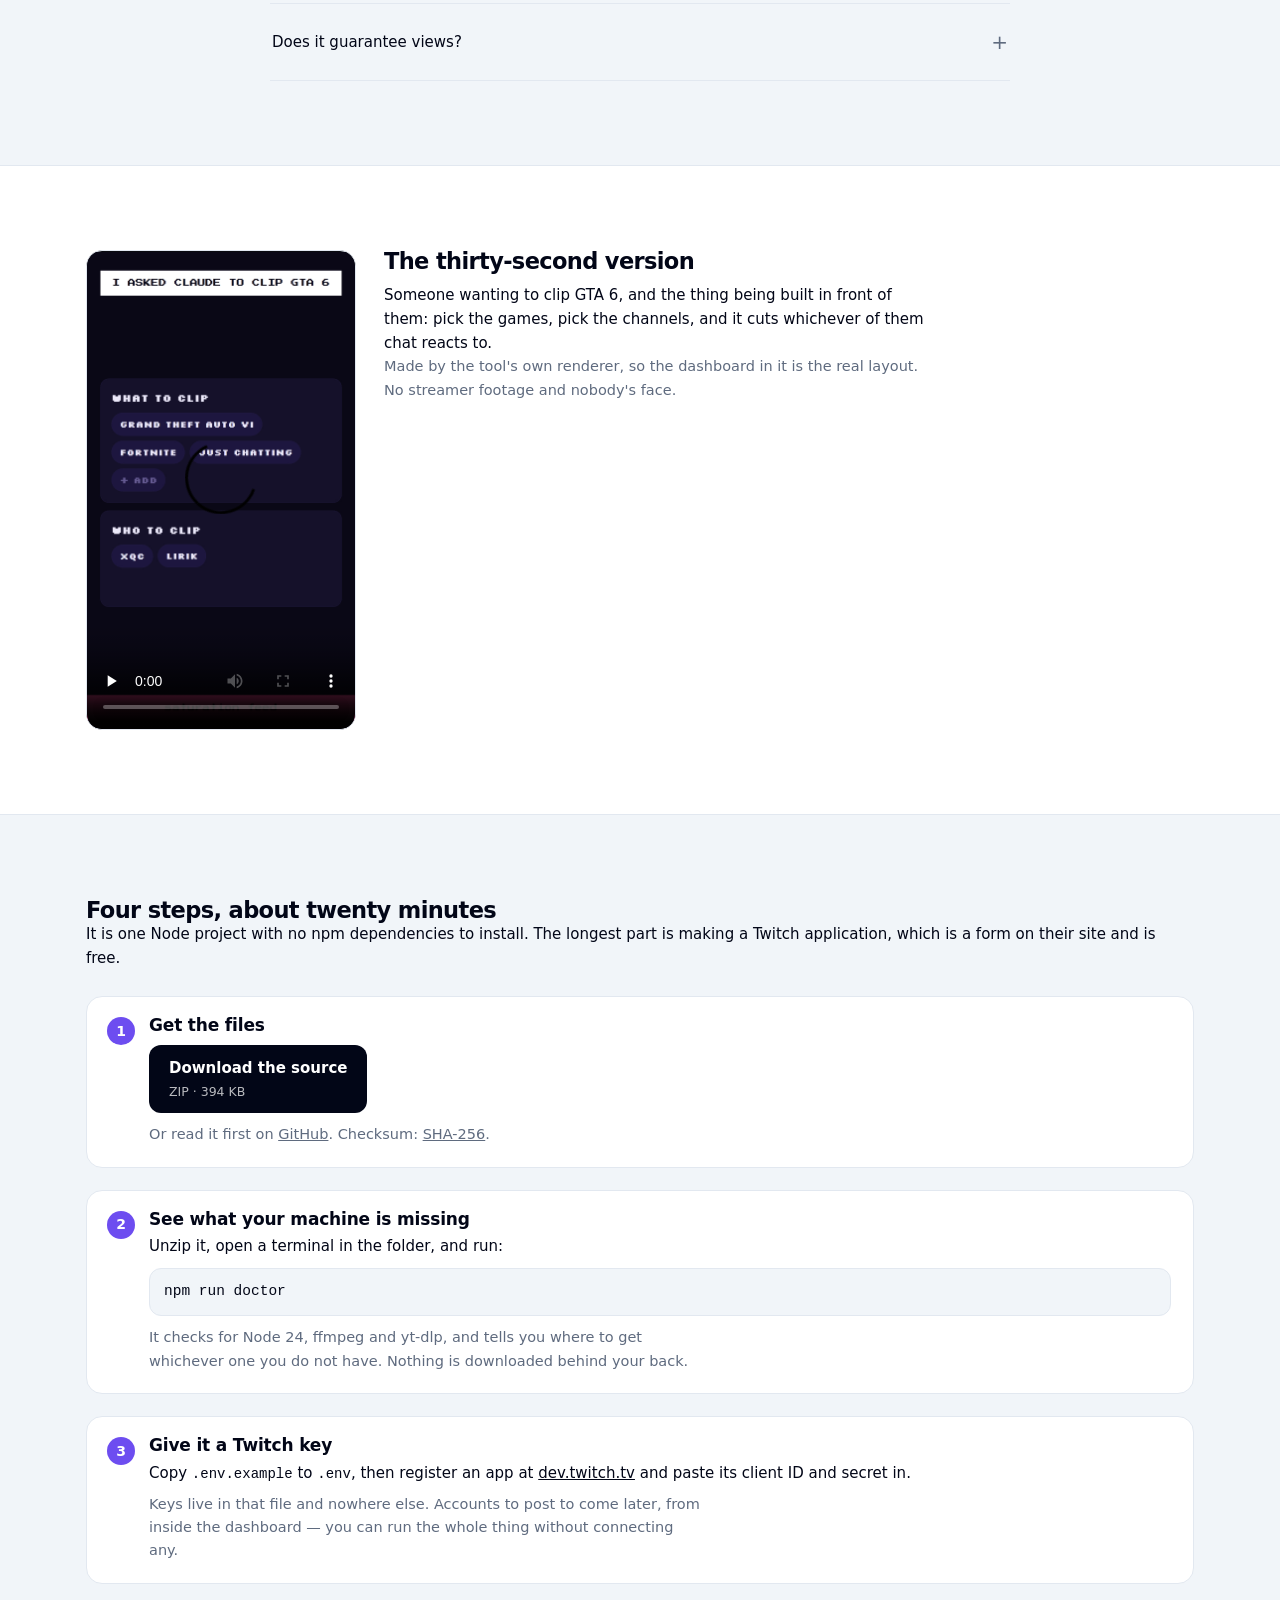
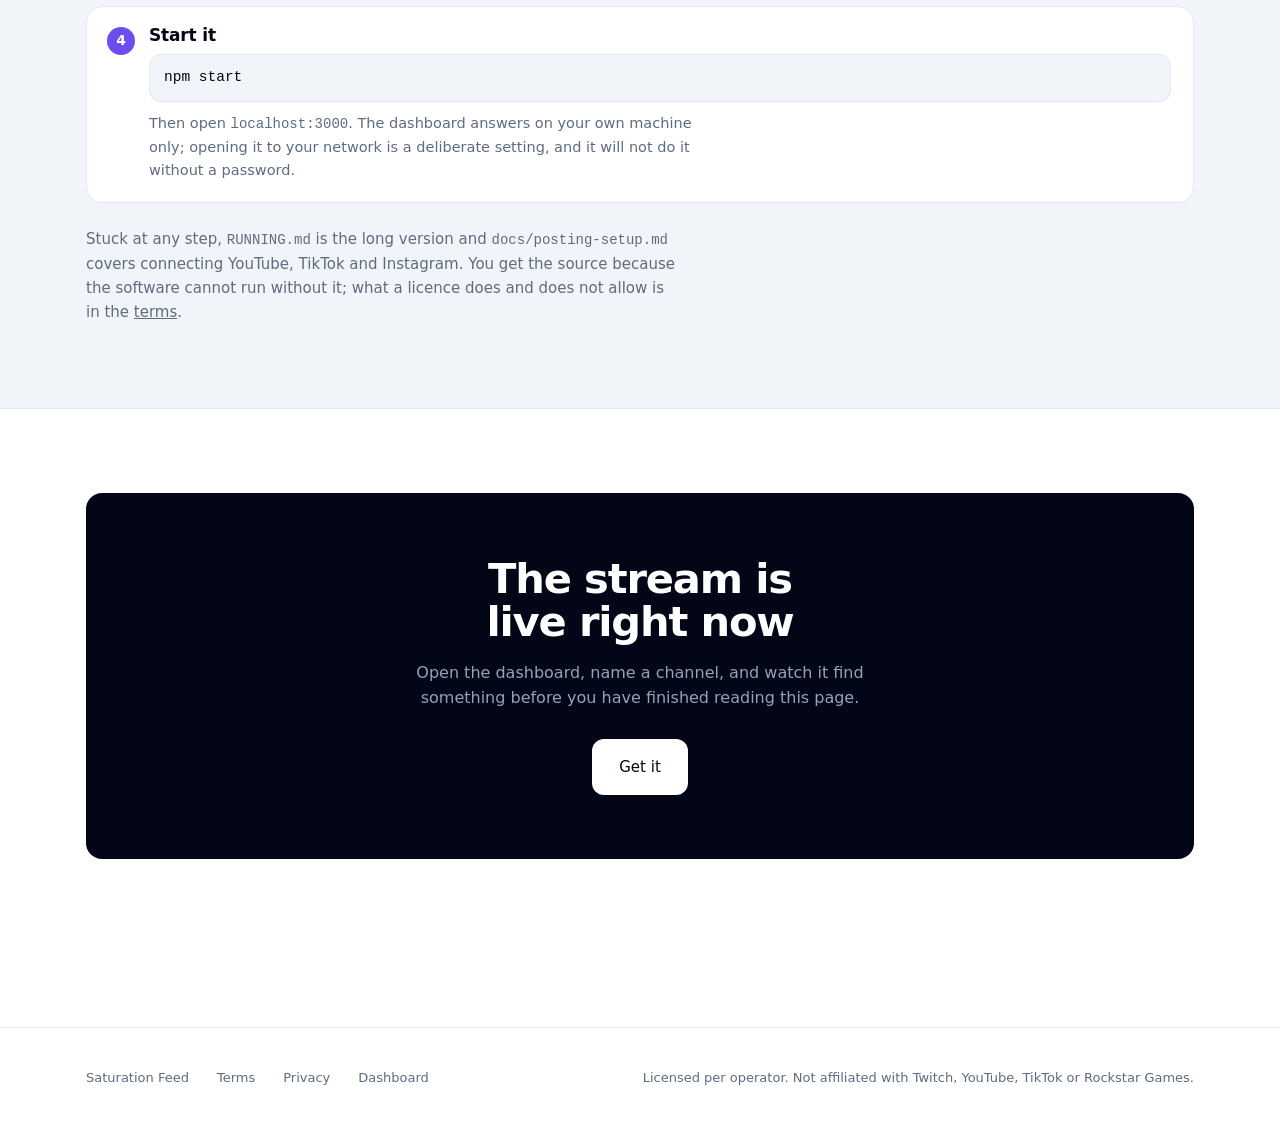
==== commit 17fd212d: "Let the checksum be read in the browser GitHub Pages does not know .sha256, so it served the file as" ====
--- a/index.html
+++ b/index.html
@@ -406,7 +406,7 @@
                 <p class="setup-note">
                   Or read it first on
                   <a href="https://github.com/allenwilk007-source/gta-6-clipping" rel="noopener noreferrer">GitHub</a>.
-                  Checksum: <a href="saturation-feed-source.zip.sha256">SHA-256</a>.
+                  Checksum: <a href="saturation-feed-source.zip.sha256.txt">SHA-256</a>.
                 </p>
               </li>
               <li>
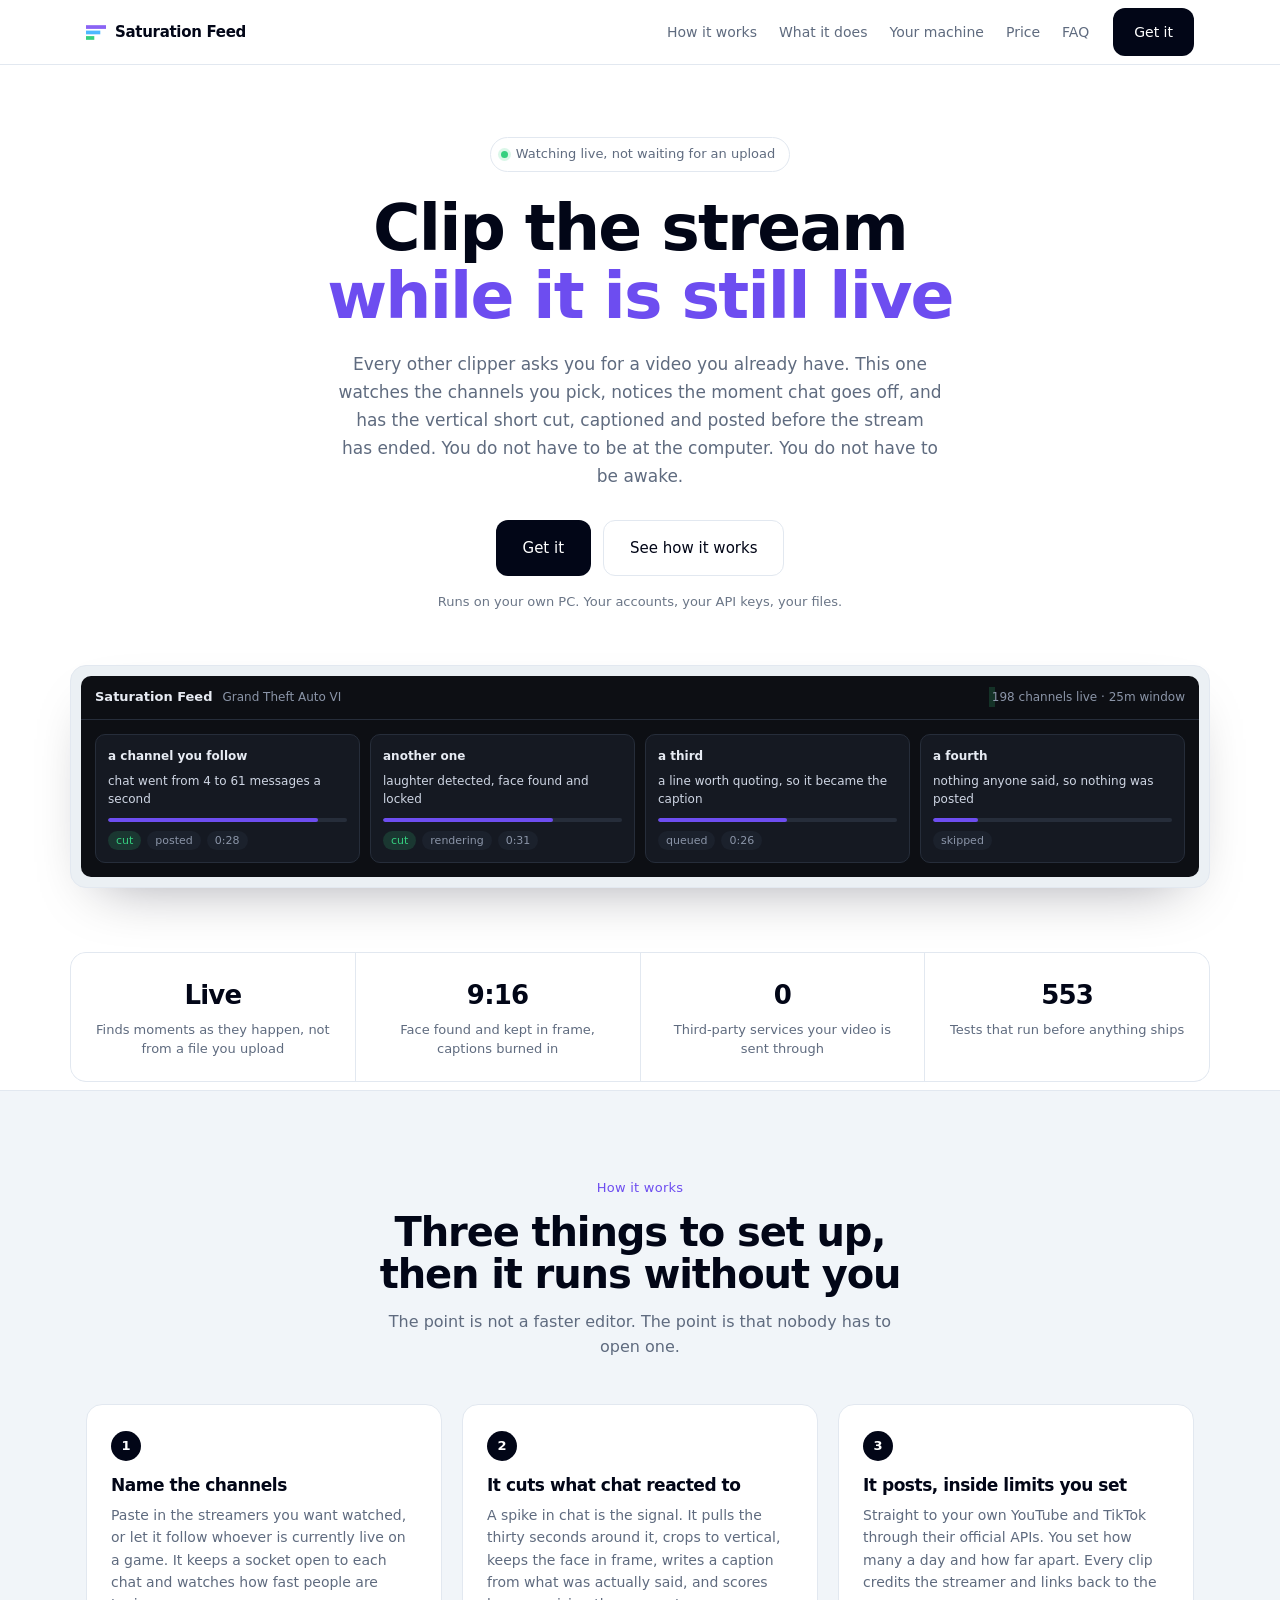
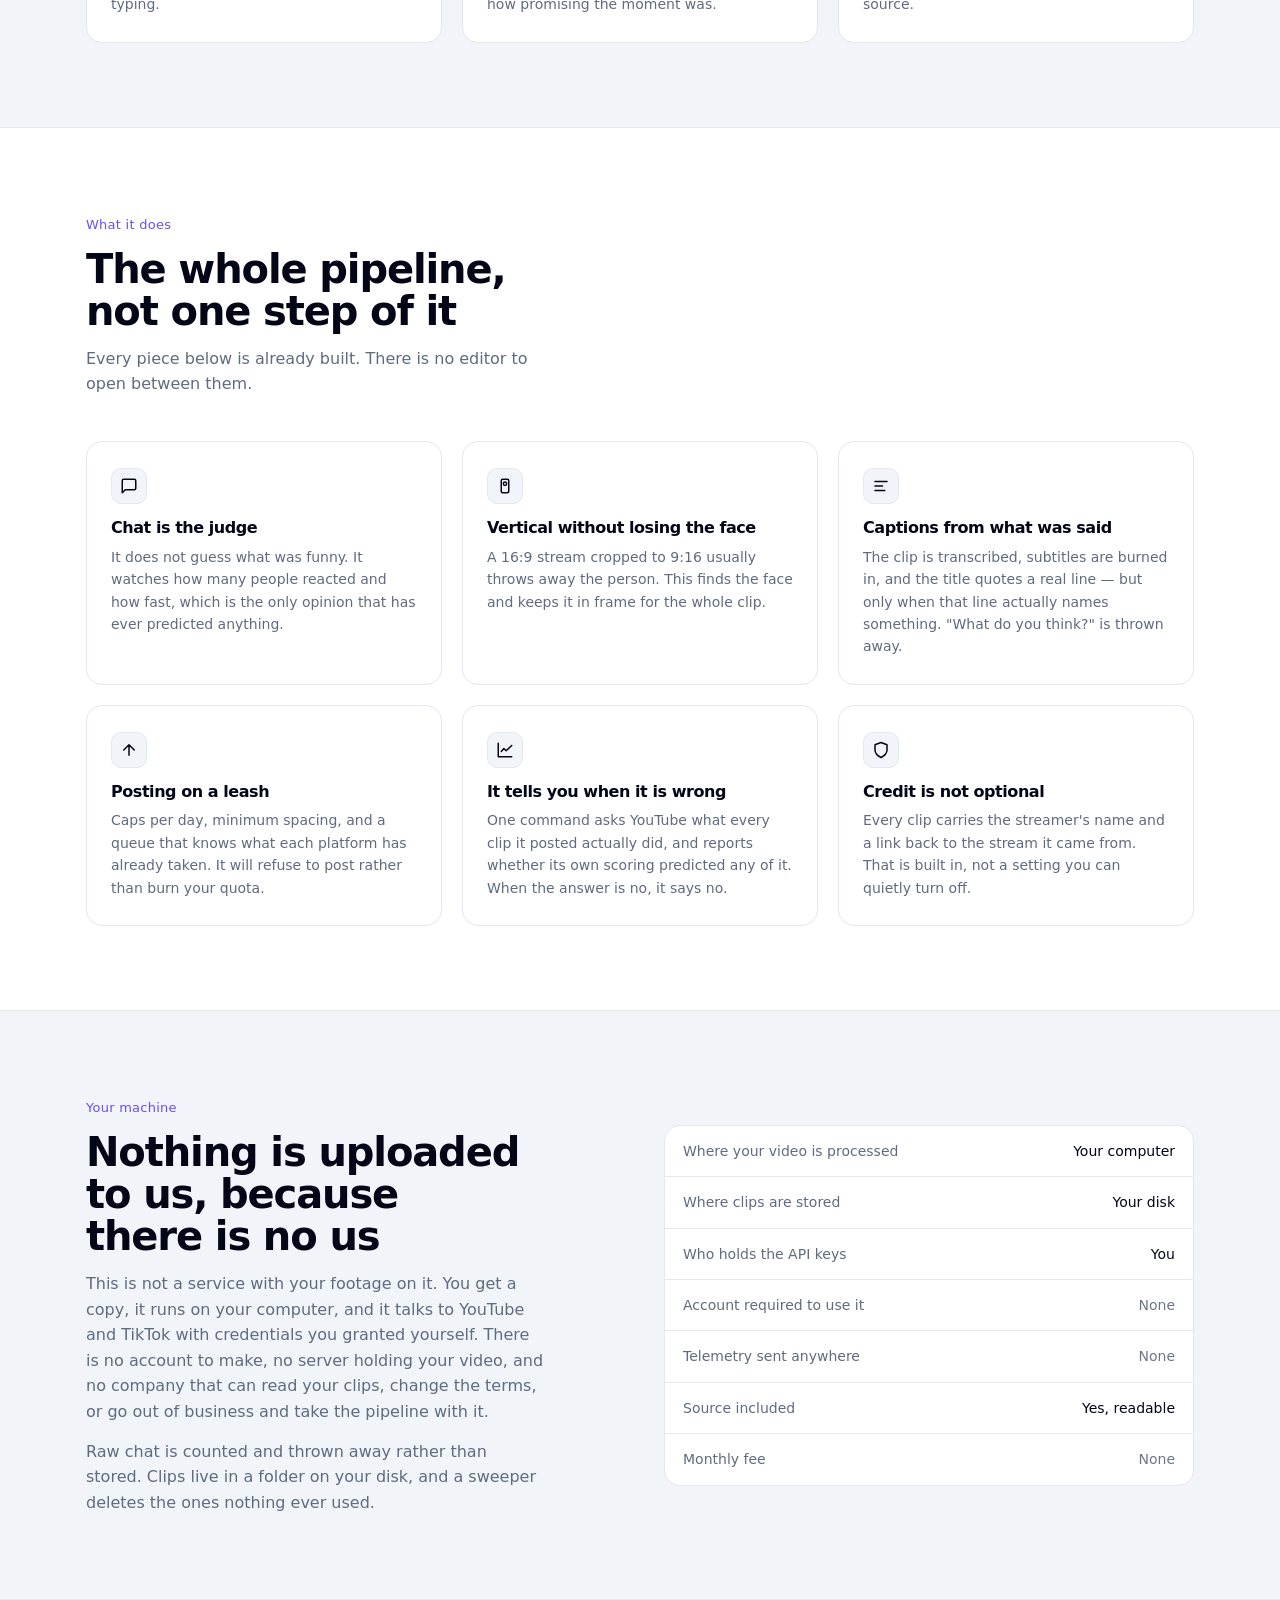
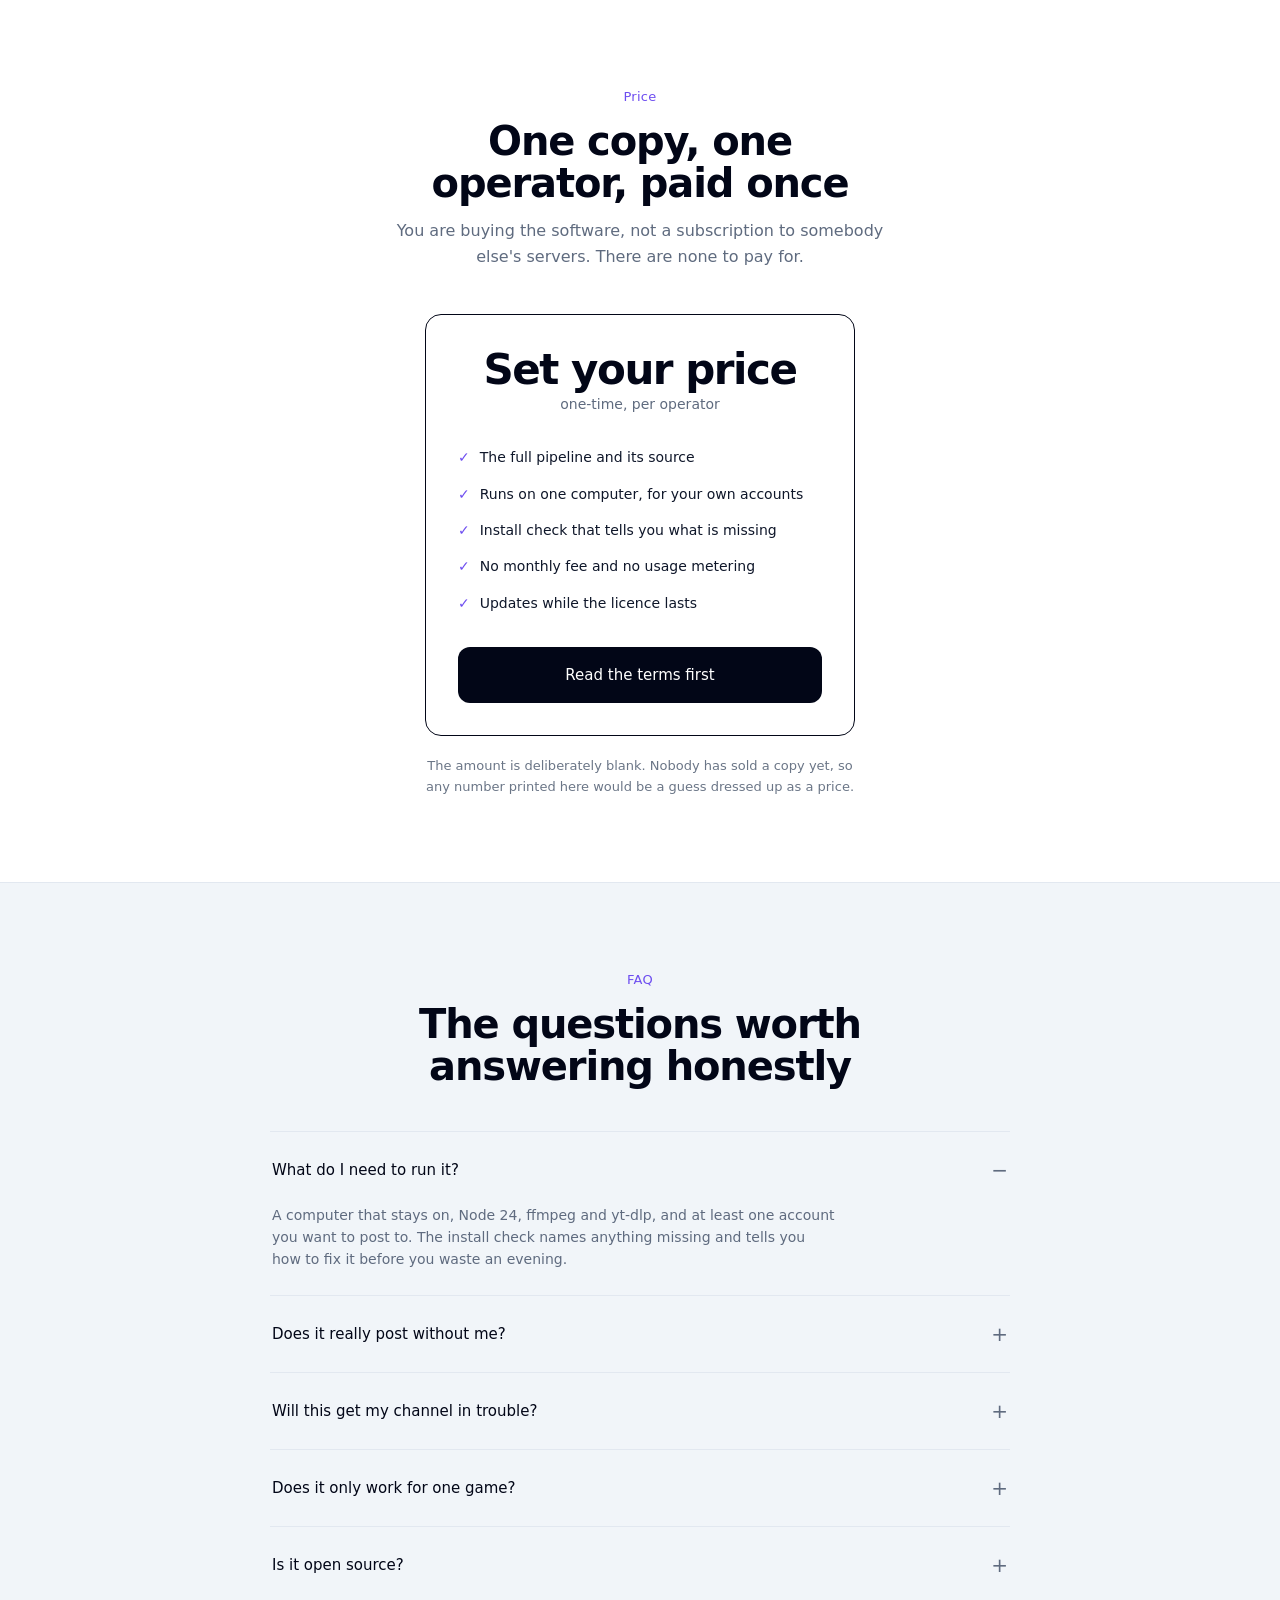
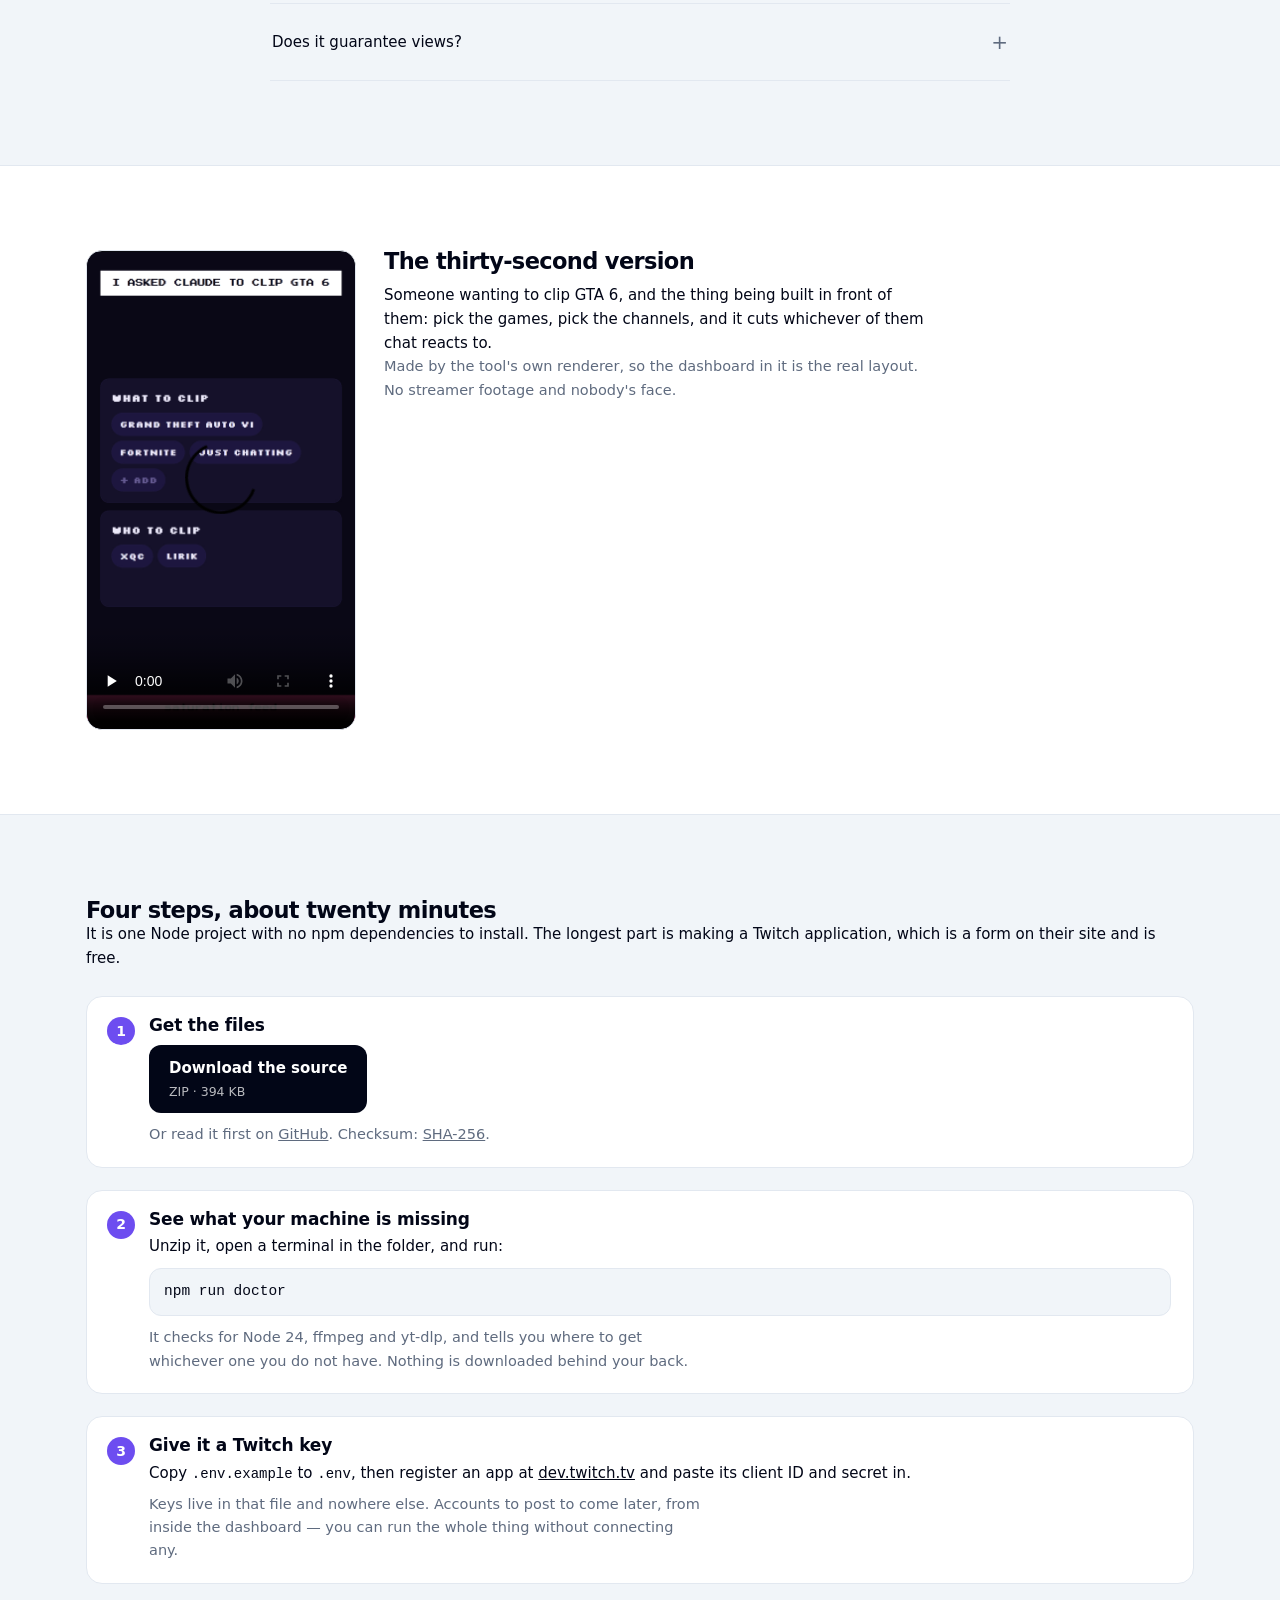
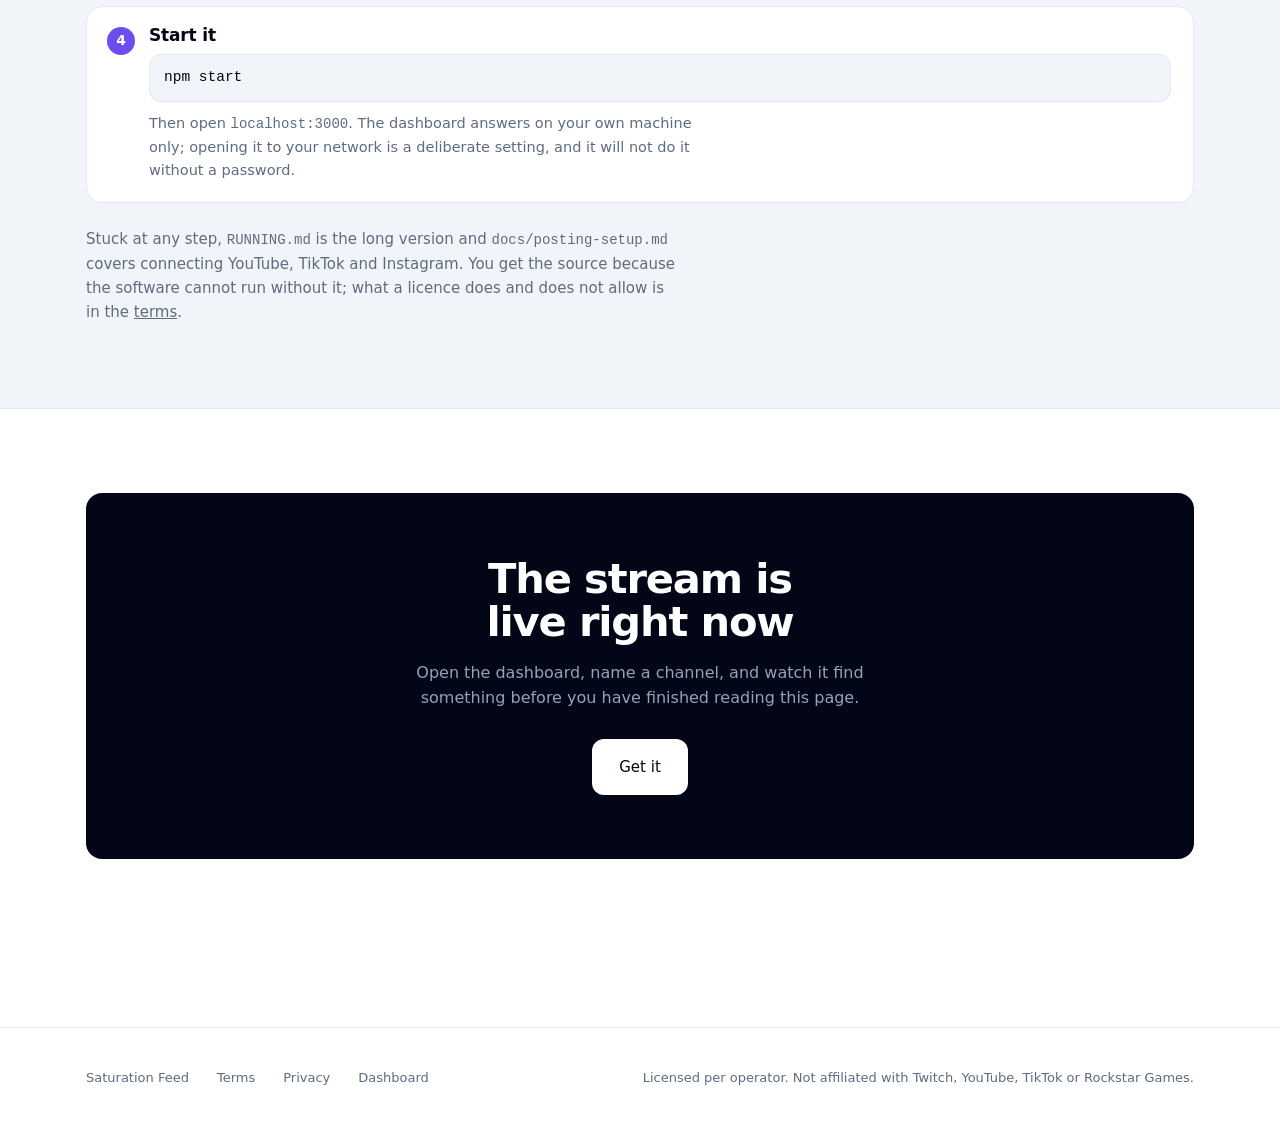
==== commit d5d15059: "A face for it, and a card when the link is pasted The mark the dashboard already used - three bars f" ====
--- a/index.html
+++ b/index.html
@@ -11,6 +11,20 @@
     <meta http-equiv="Content-Security-Policy" content="default-src 'none'; img-src 'self' data:; style-src 'self'; media-src 'self'; font-src 'self'; base-uri 'none'; form-action 'none'" />
     <meta name="referrer" content="strict-origin-when-cross-origin" />
     <meta name="color-scheme" content="dark light" />
+    <link rel="canonical" href="https://allenwilk007-source.github.io/saturation-feed/" />
+    <meta property="og:type" content="website" />
+    <meta property="og:site_name" content="Saturation Feed" />
+    <meta property="og:title" content="Clip the stream while it is still live" />
+    <meta property="og:description" content="Saturation Feed watches the Twitch channels you pick, finds the moments chat reacts to, and posts them as vertical shorts. It runs on your own computer." />
+    <meta property="og:url" content="https://allenwilk007-source.github.io/saturation-feed/" />
+    <meta property="og:image" content="https://allenwilk007-source.github.io/saturation-feed/banner.png" />
+    <meta property="og:image:width" content="1200" />
+    <meta property="og:image:height" content="630" />
+    <meta property="og:image:alt" content="Saturation Feed: three hours of stream, with the minute chat reacted to cut out of it." />
+    <meta name="twitter:card" content="summary_large_image" />
+    <meta name="twitter:title" content="Clip the stream while it is still live" />
+    <meta name="twitter:description" content="Saturation Feed watches the Twitch channels you pick, finds the moments chat reacts to, and posts them as vertical shorts. It runs on your own computer." />
+    <meta name="twitter:image" content="https://allenwilk007-source.github.io/saturation-feed/banner.png" />
     <link rel="icon" href="icon.svg" />
     <link rel="apple-touch-icon" href="icon.png" />
     <link rel="stylesheet" href="landing.css" />
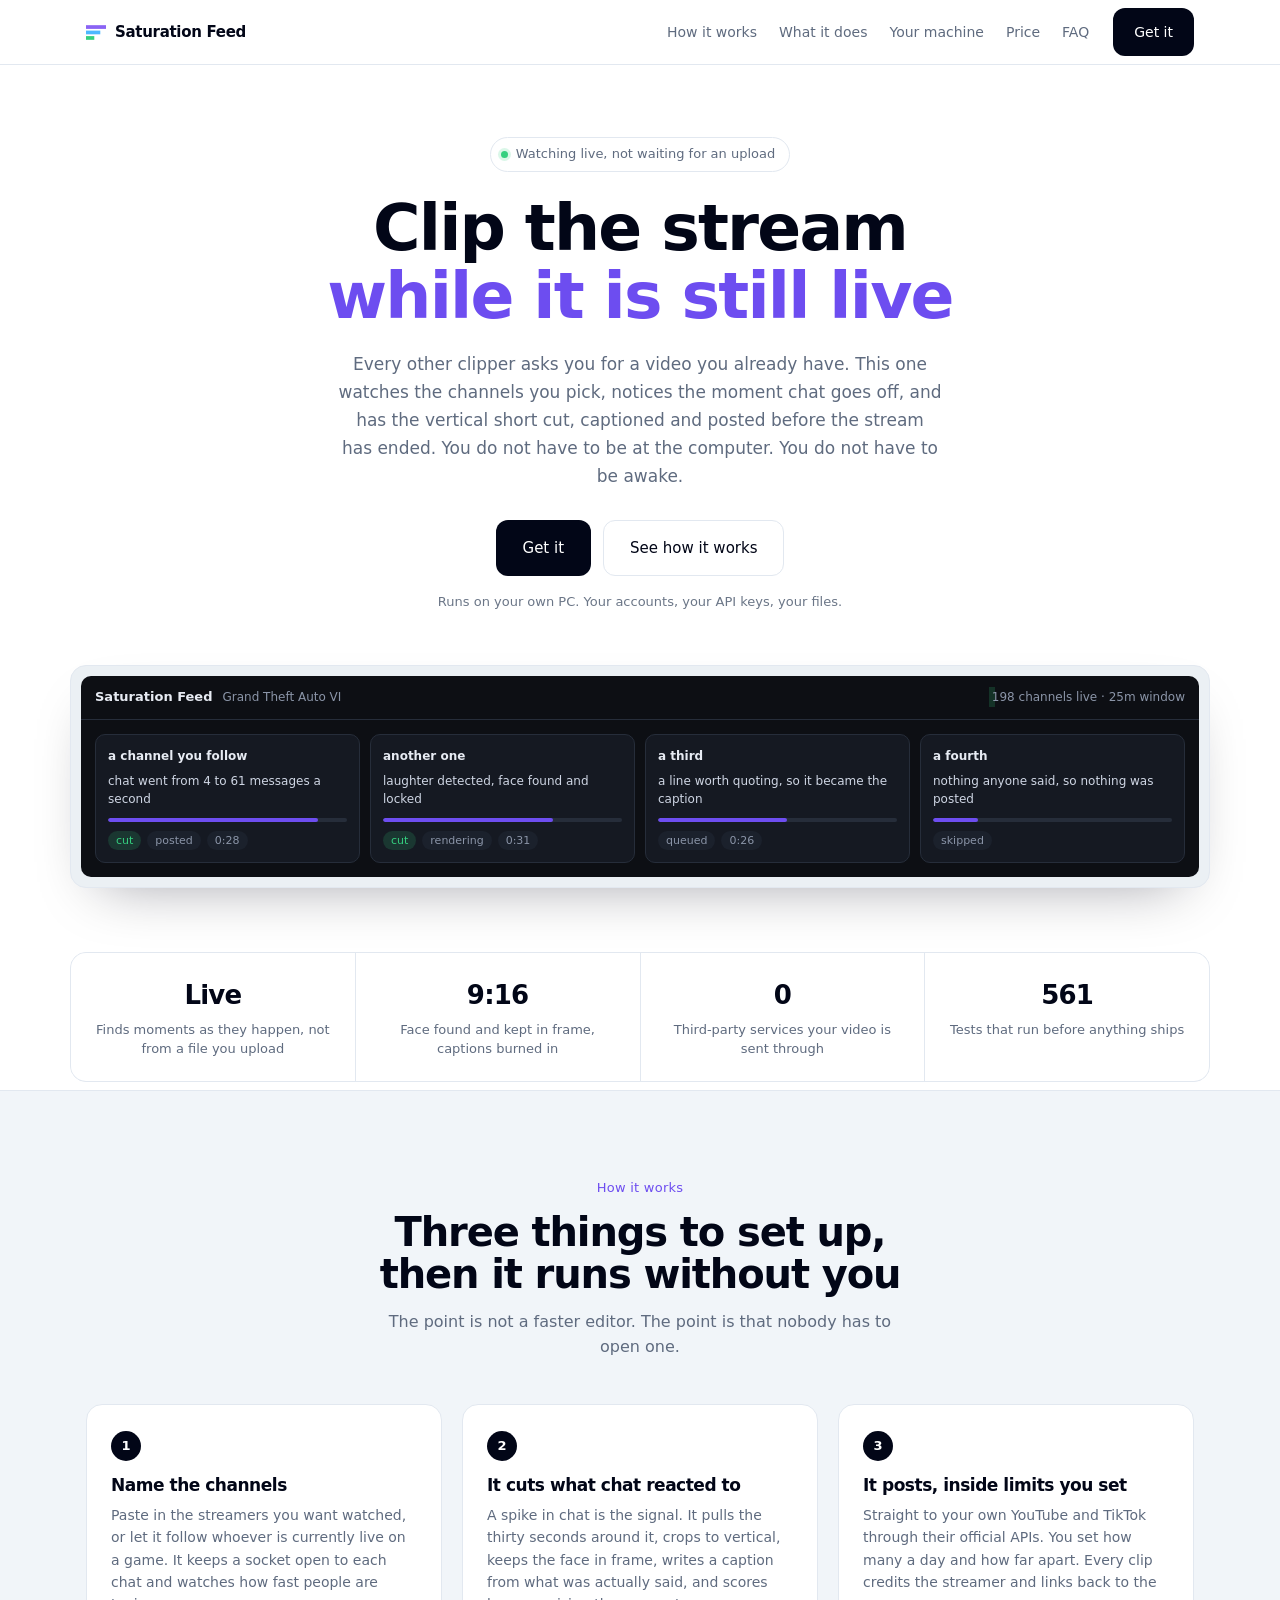
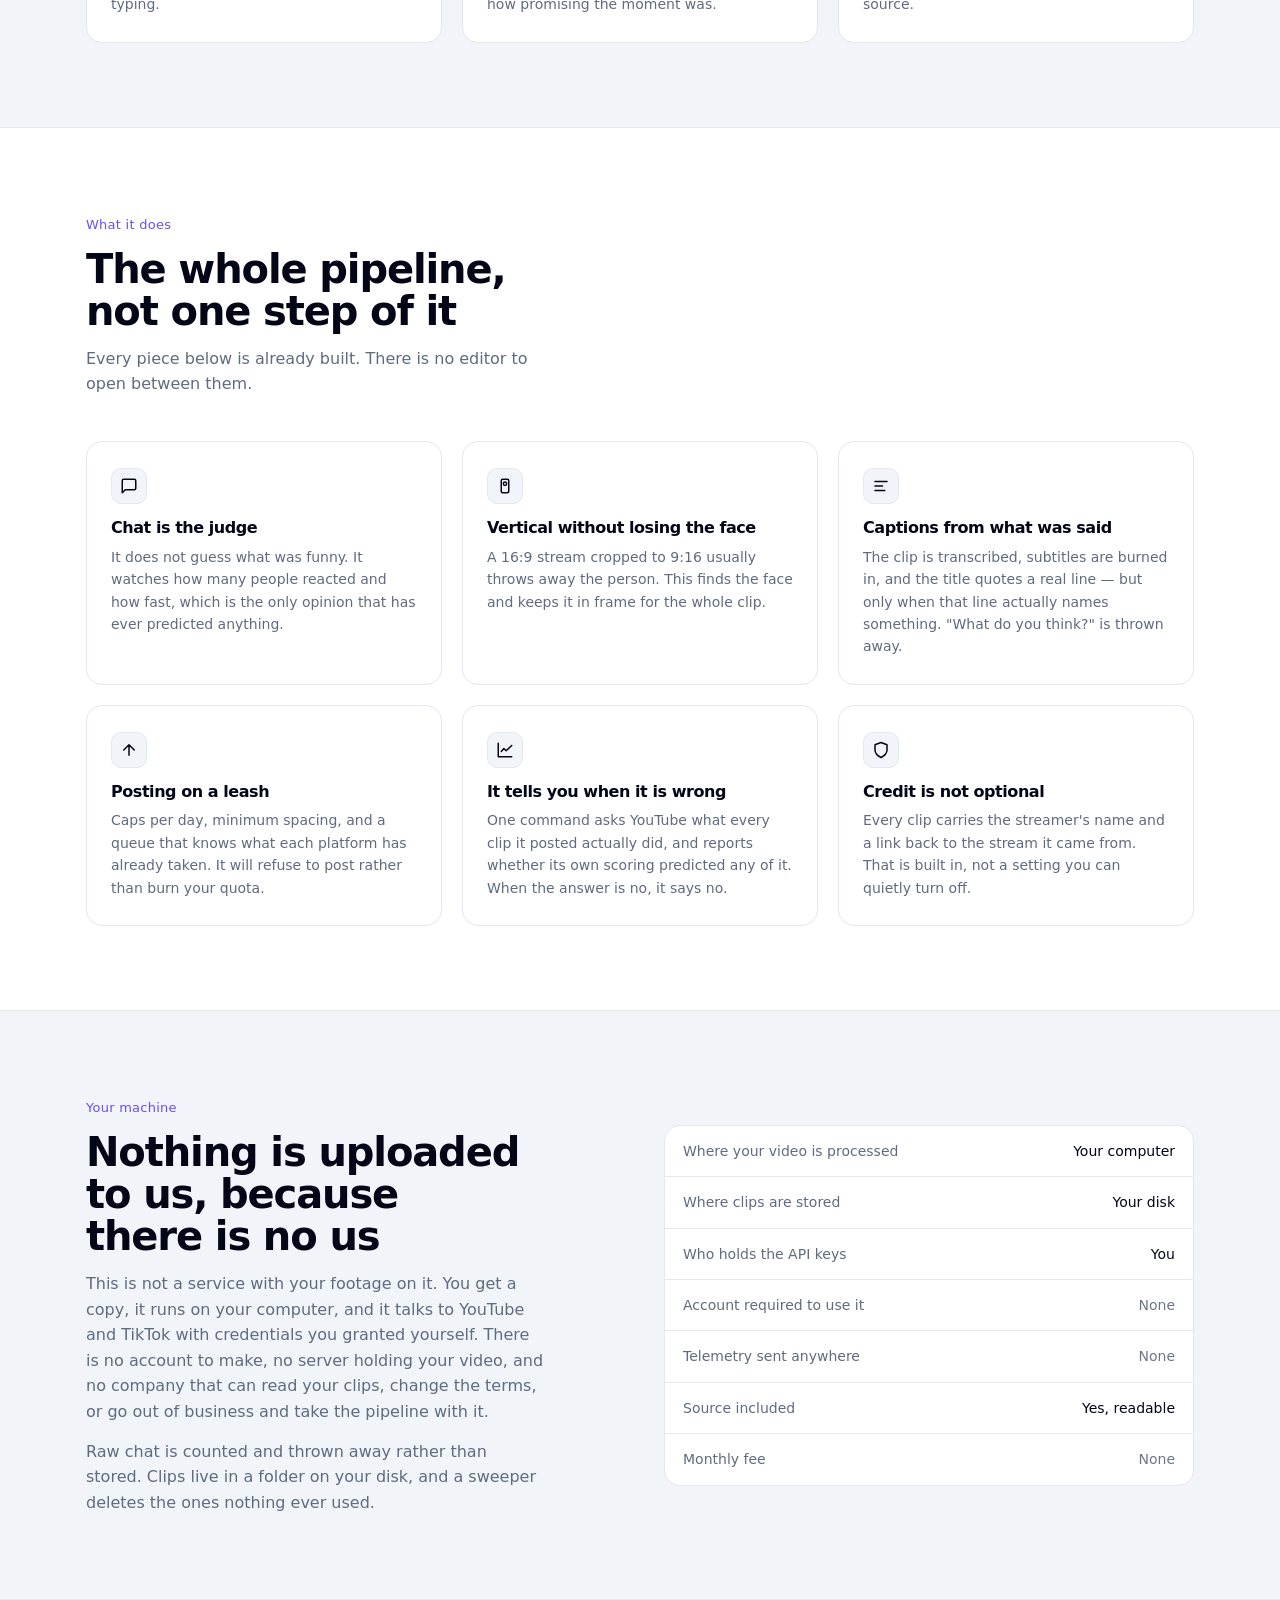
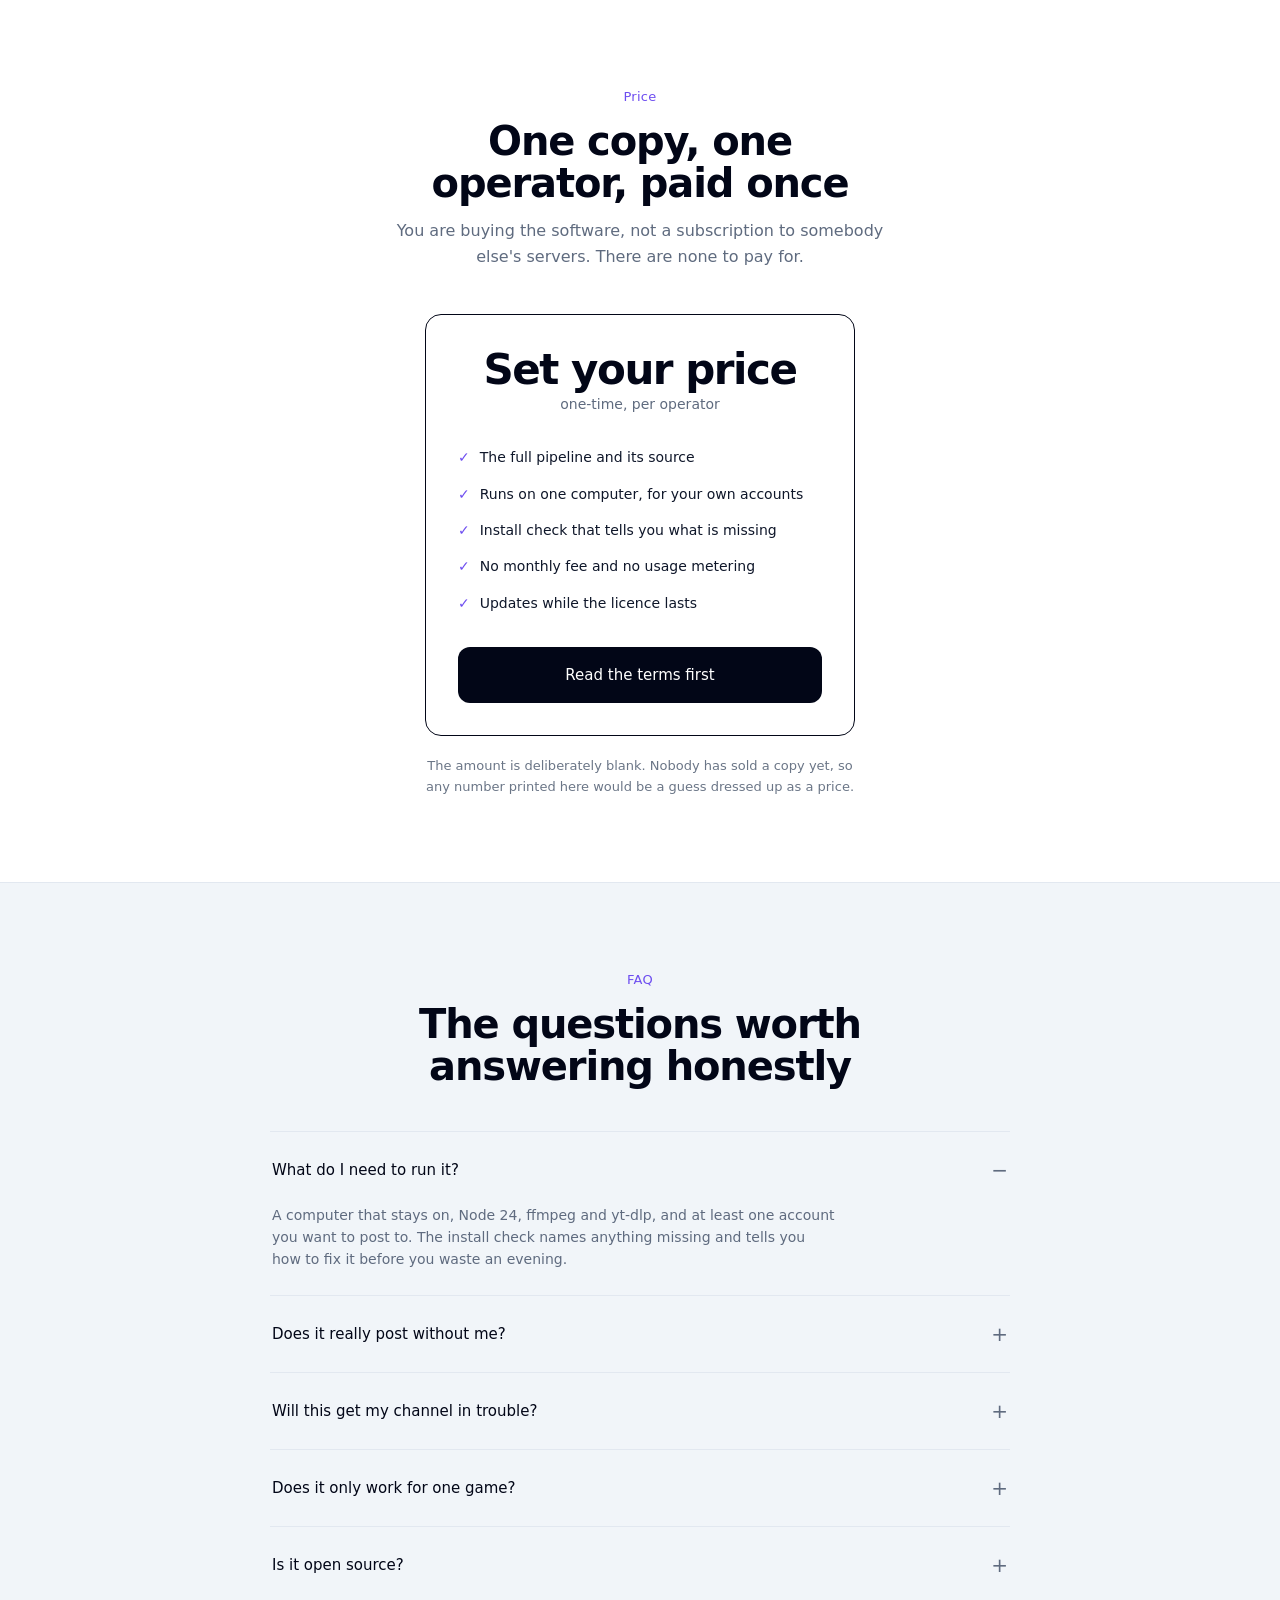
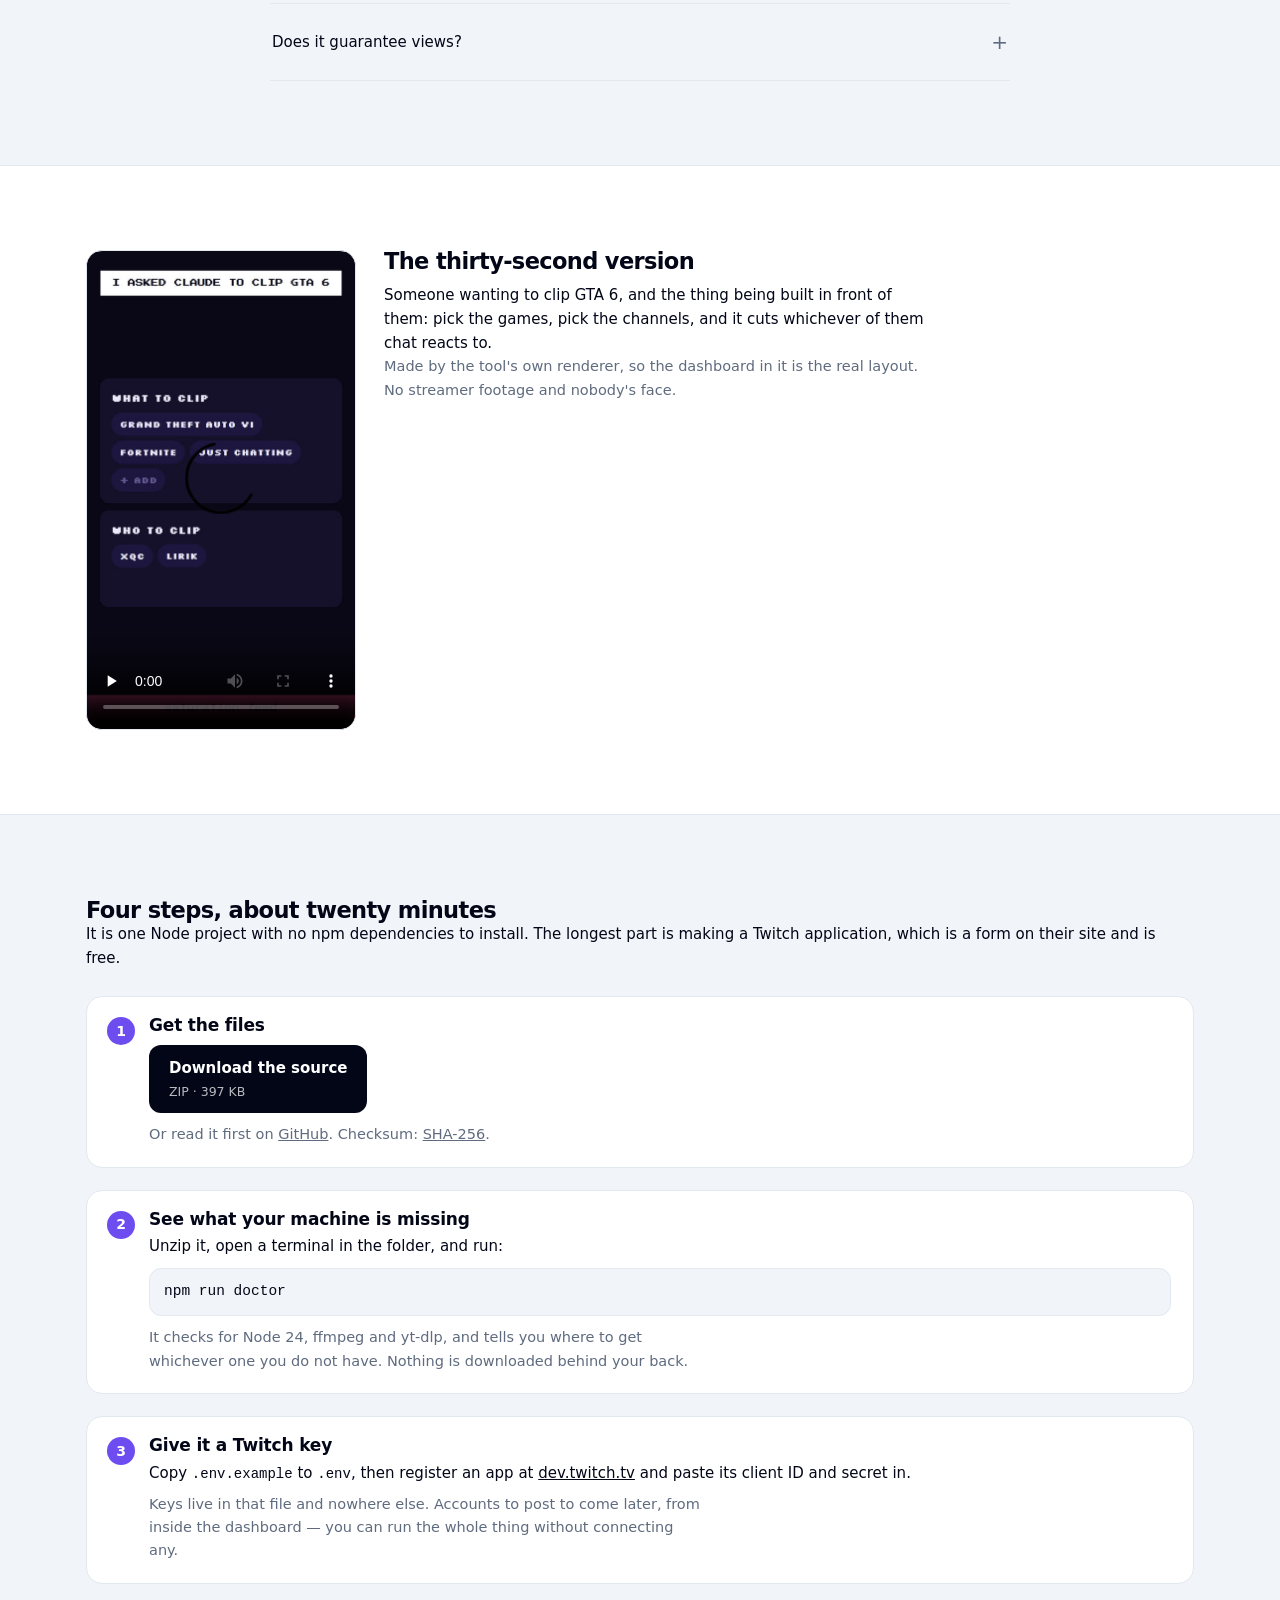
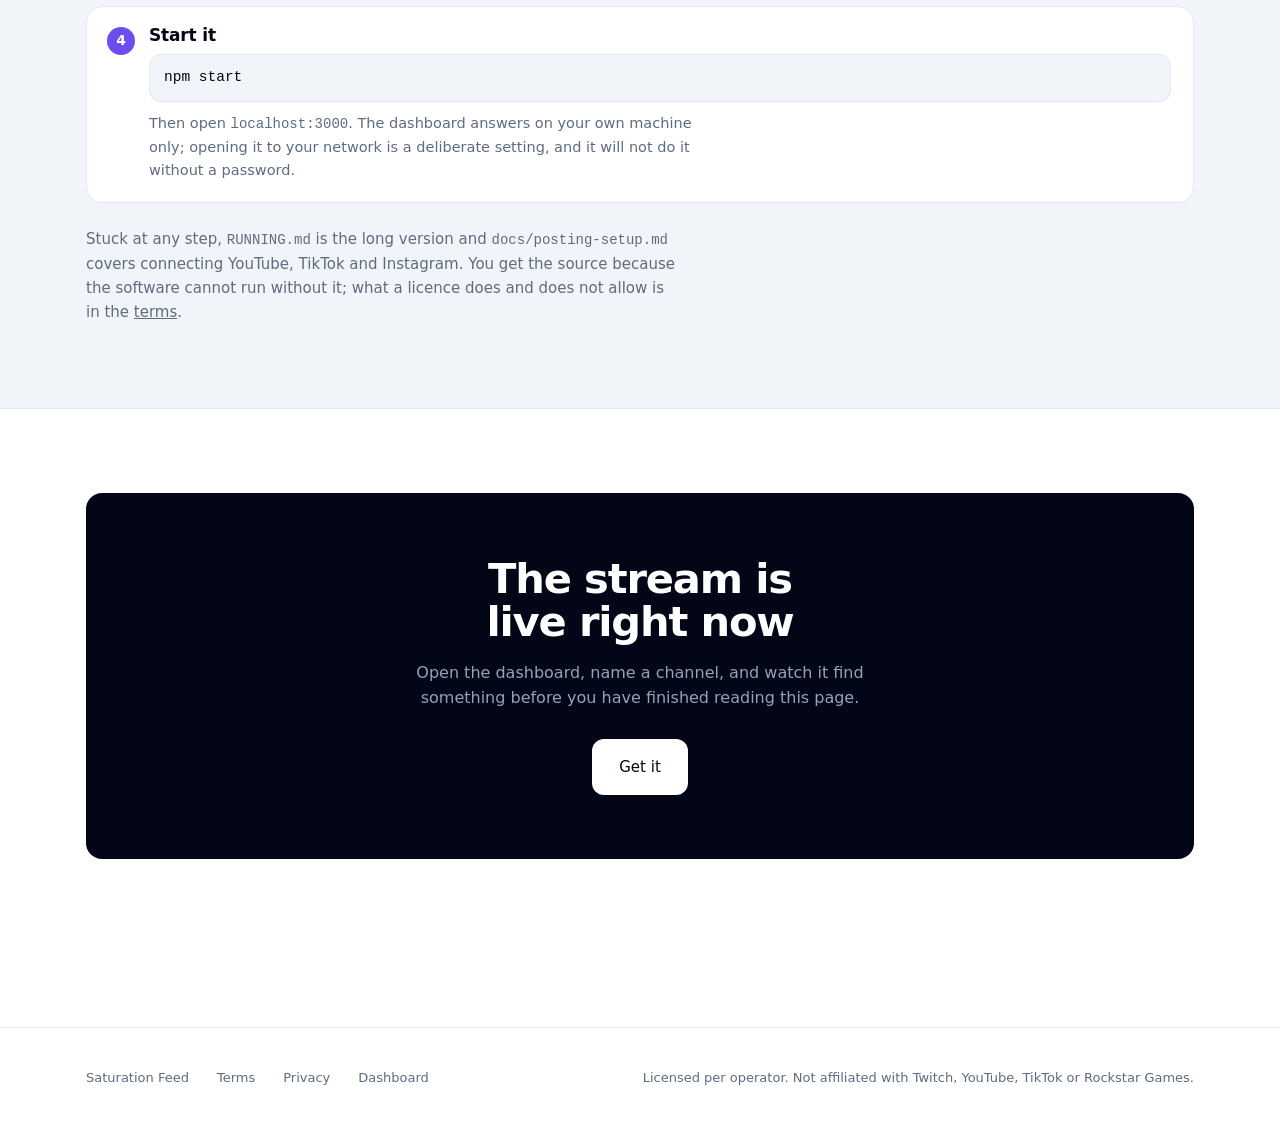
==== commit 4c3cb472: "Make the page lighter, and say where to send a security report The video poster was a 1080x1920 JPEG" ====
--- a/index.html
+++ b/index.html
@@ -121,7 +121,7 @@
             <span>Third-party services your video is sent through</span>
           </div>
           <div class="fact">
-            <b>553</b>
+            <b>561</b>
             <span>Tests that run before anything ships</span>
           </div>
         </div>
@@ -415,7 +415,7 @@
               <li>
                 <h3>Get the files</h3>
                 <p>
-                  <a class="dl" href="saturation-feed-source.zip" download>Download the source<span>ZIP &middot; 394 KB</span></a>
+                  <a class="dl" href="saturation-feed-source.zip" download>Download the source<span>ZIP &middot; 397 KB</span></a>
                 </p>
                 <p class="setup-note">
                   Or read it first on
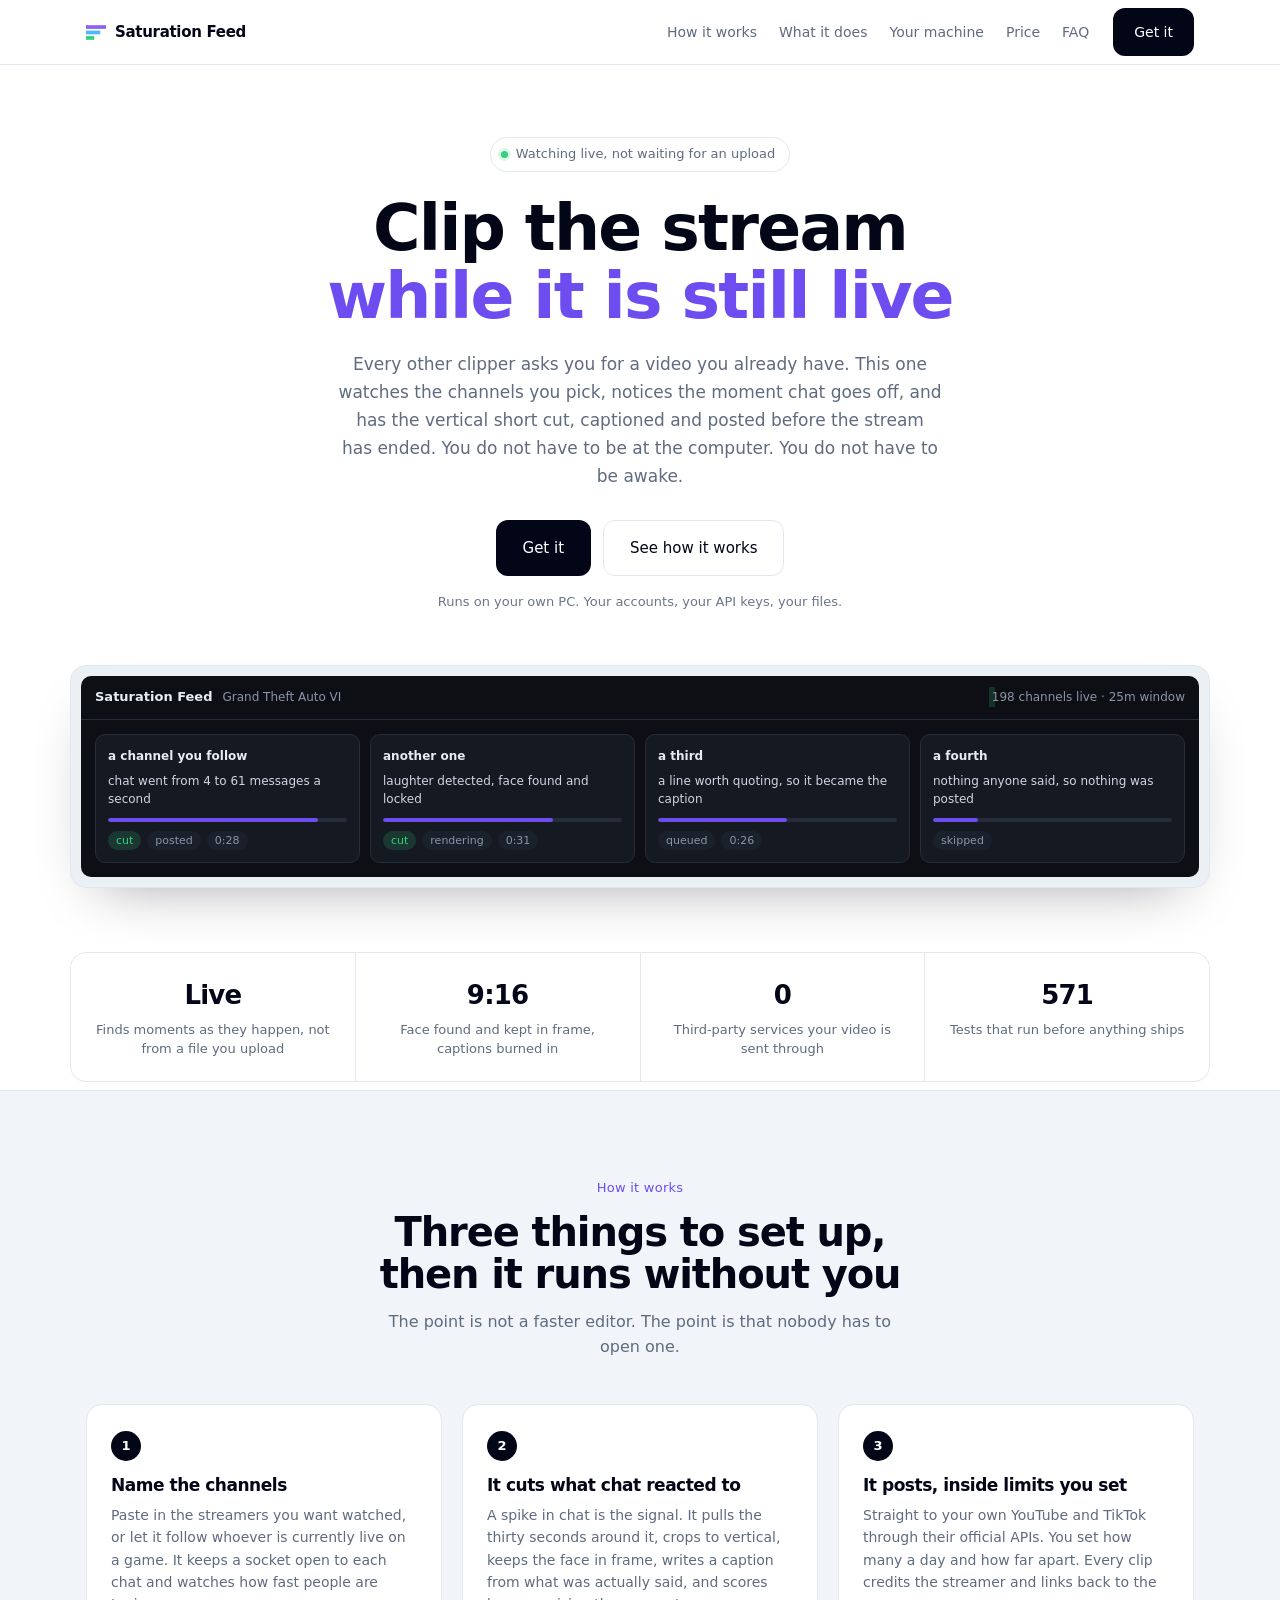
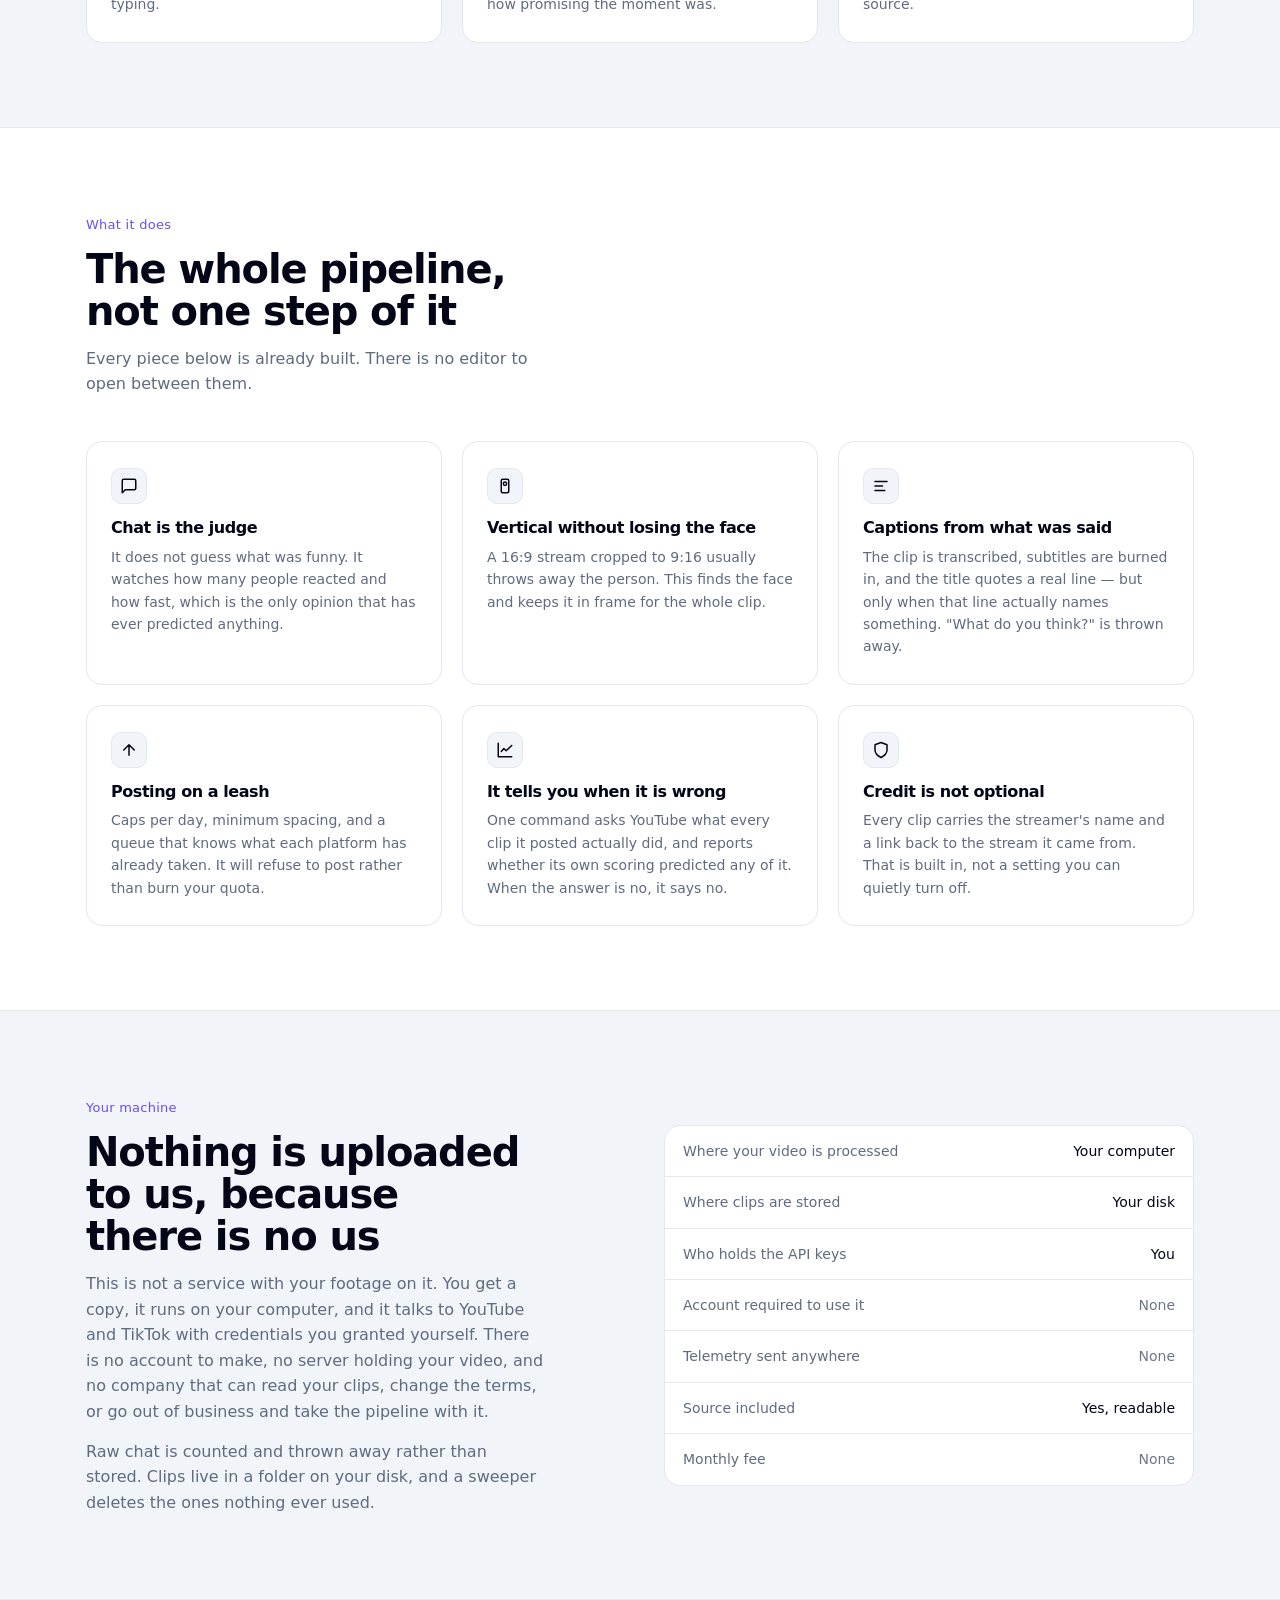
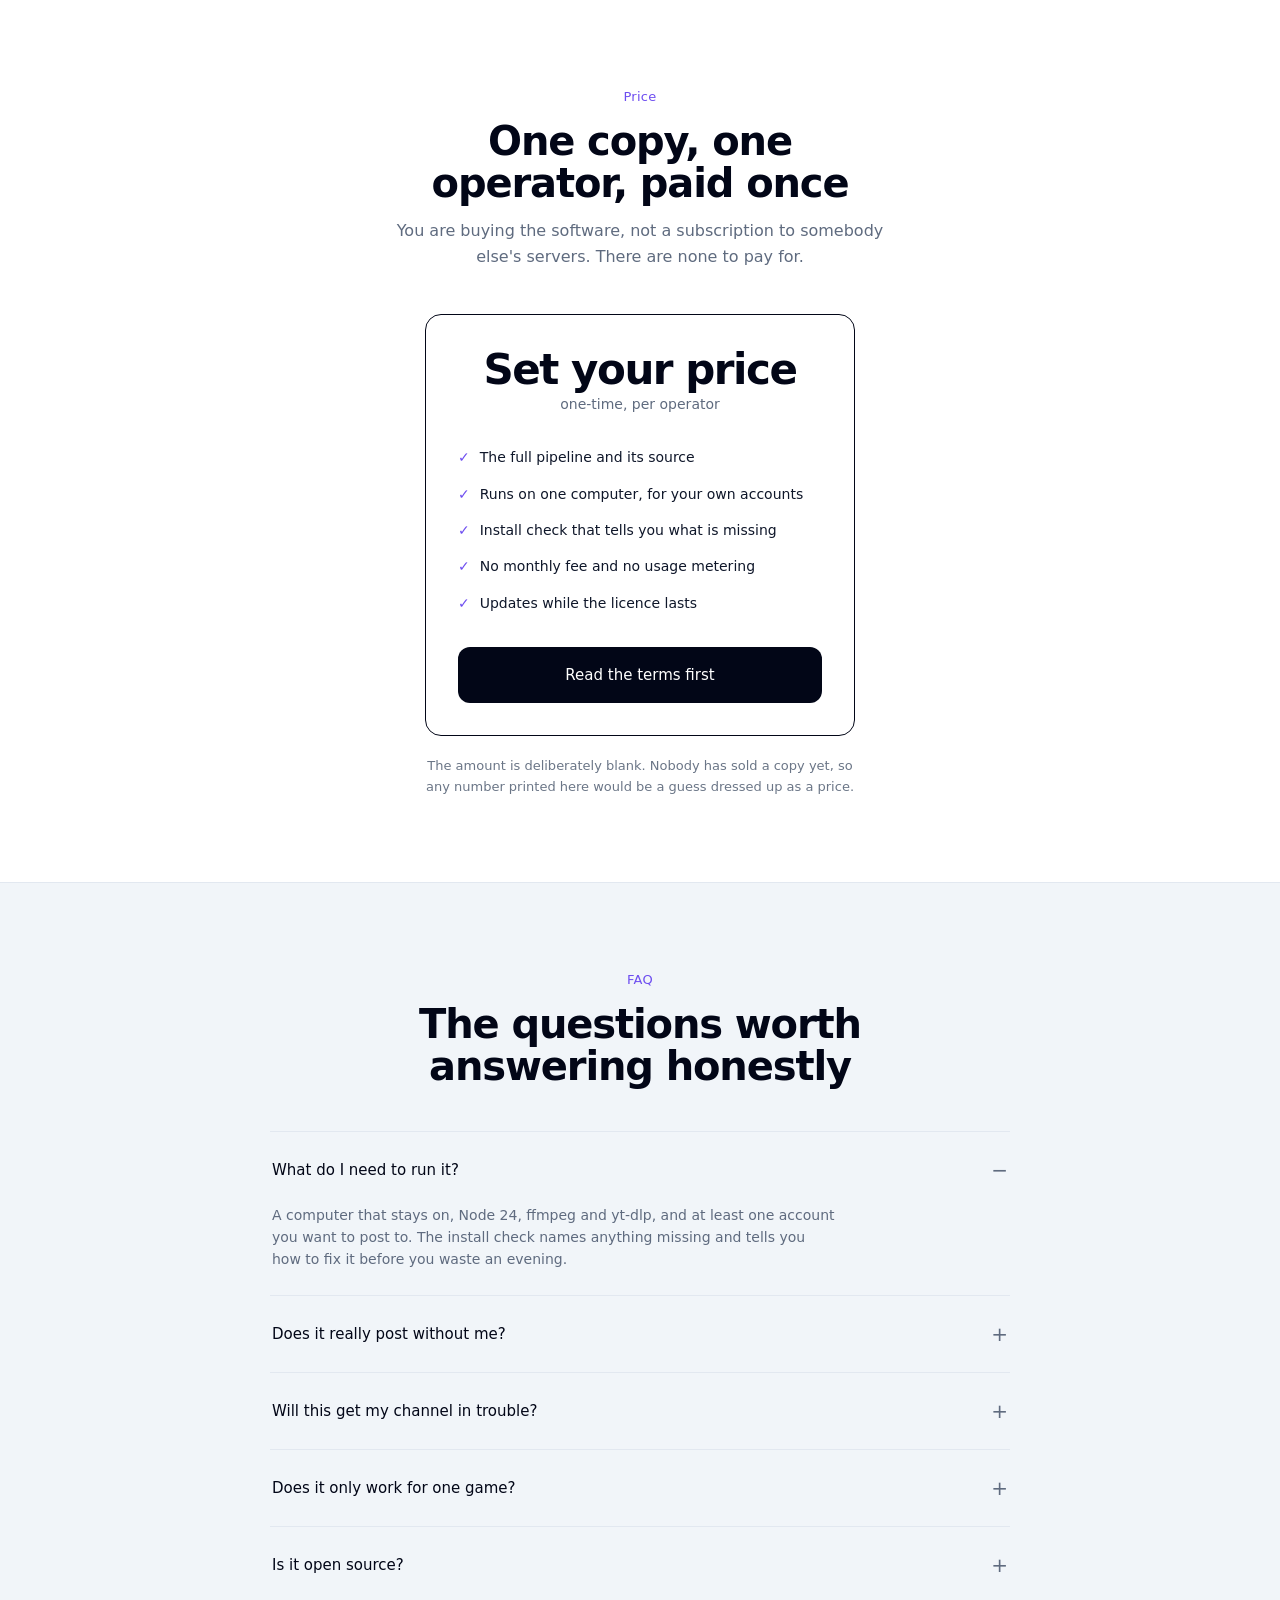
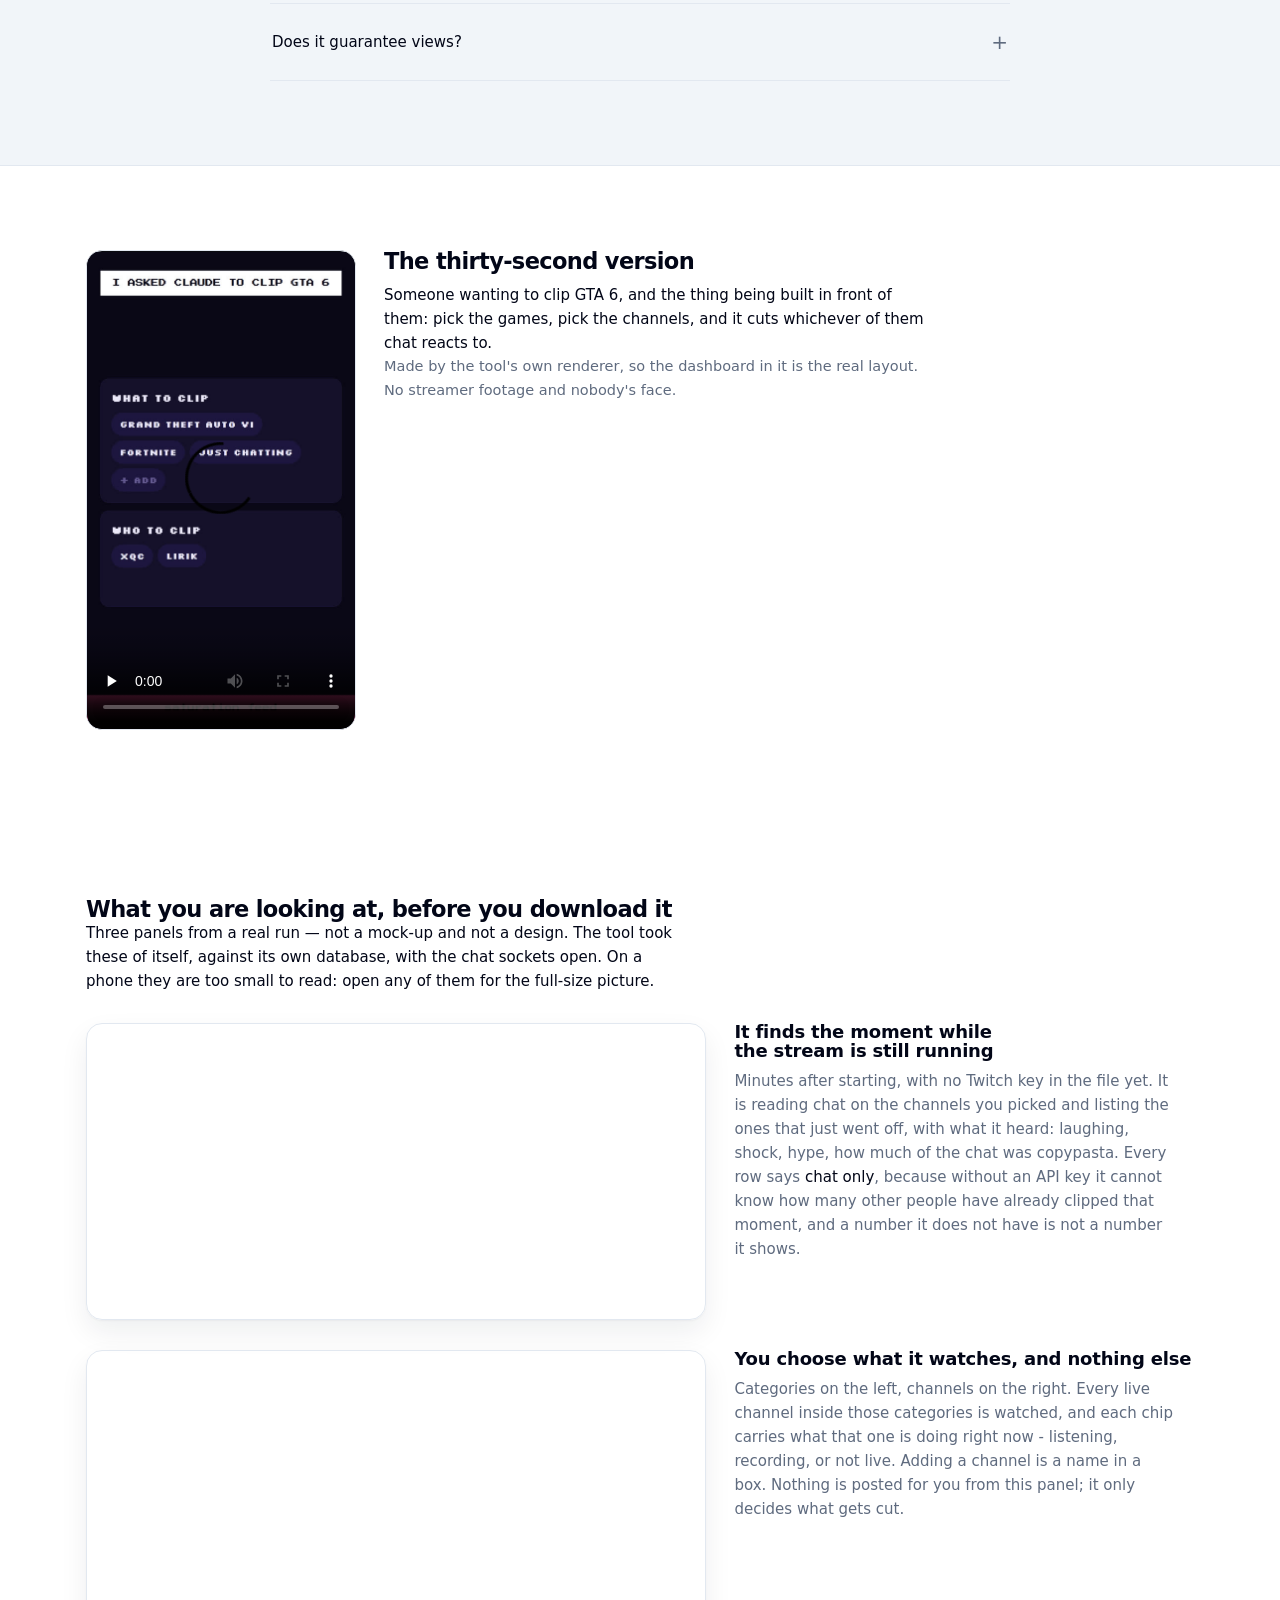
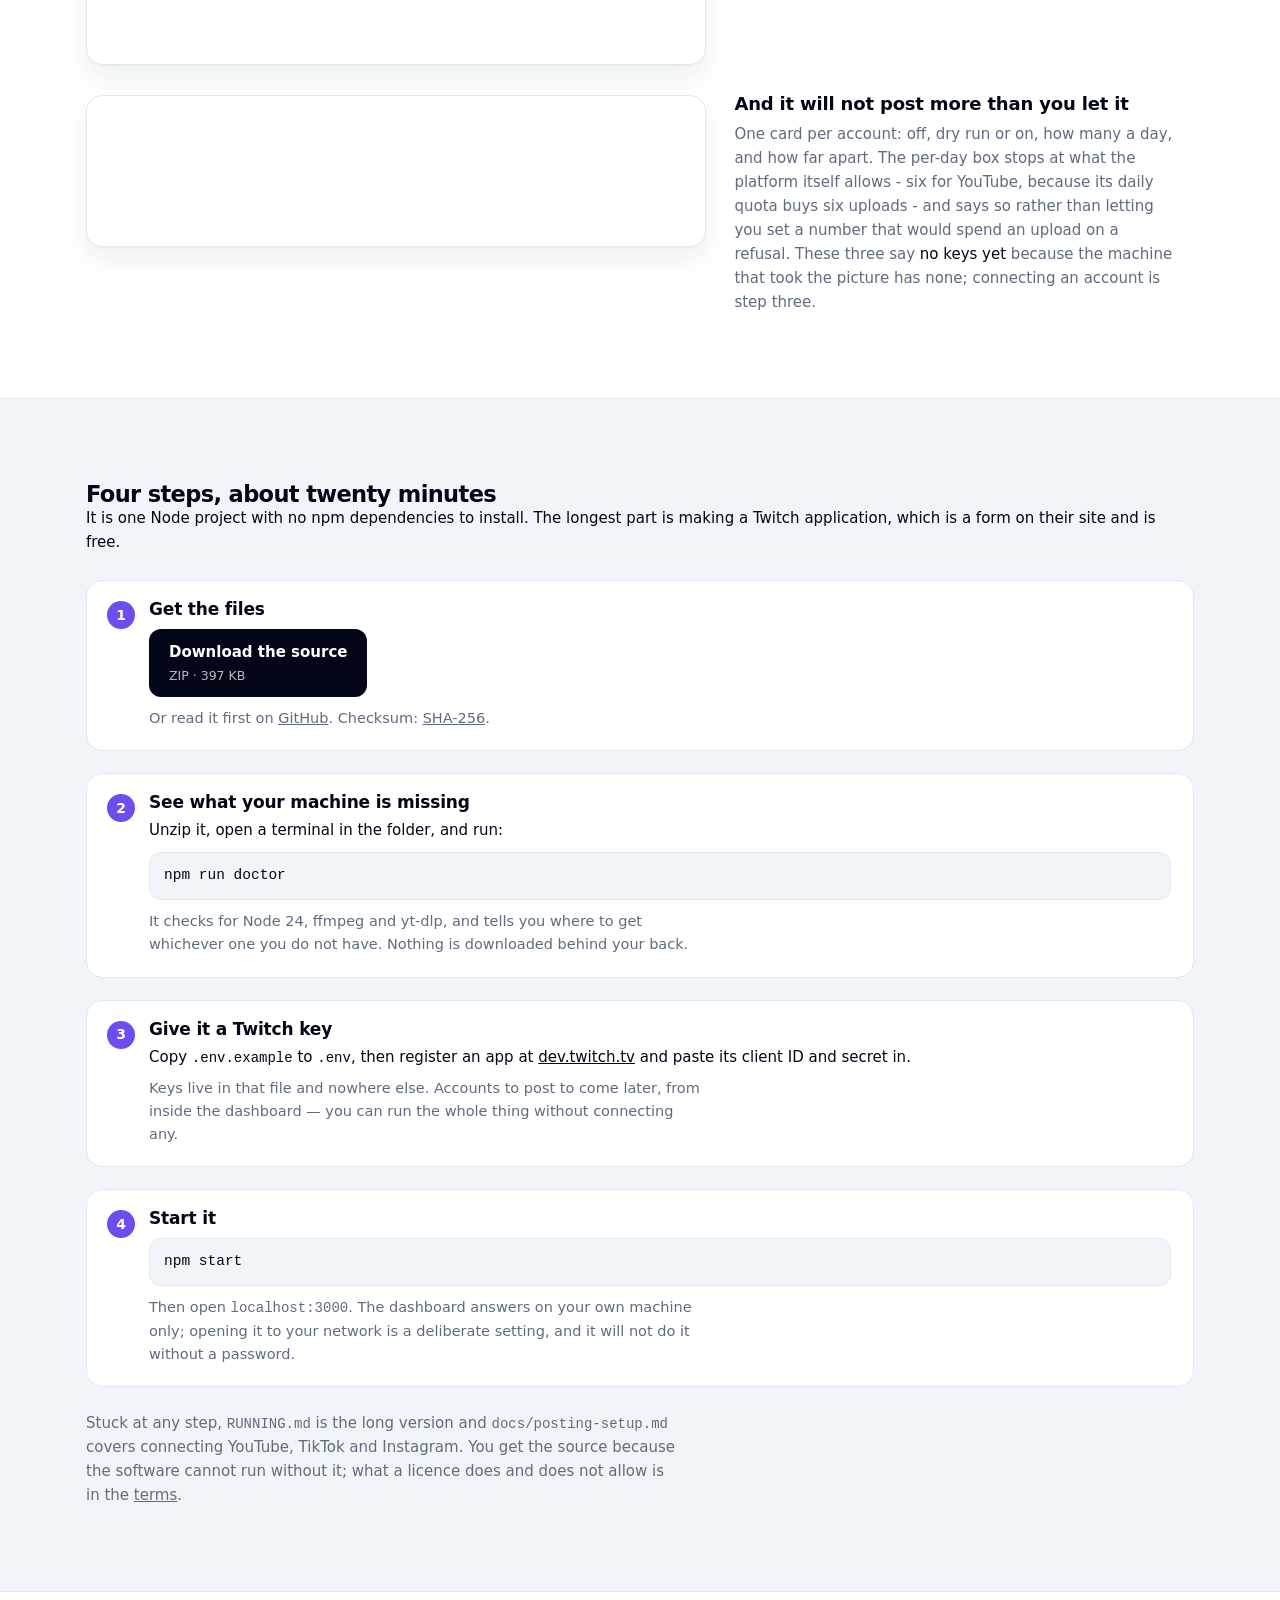
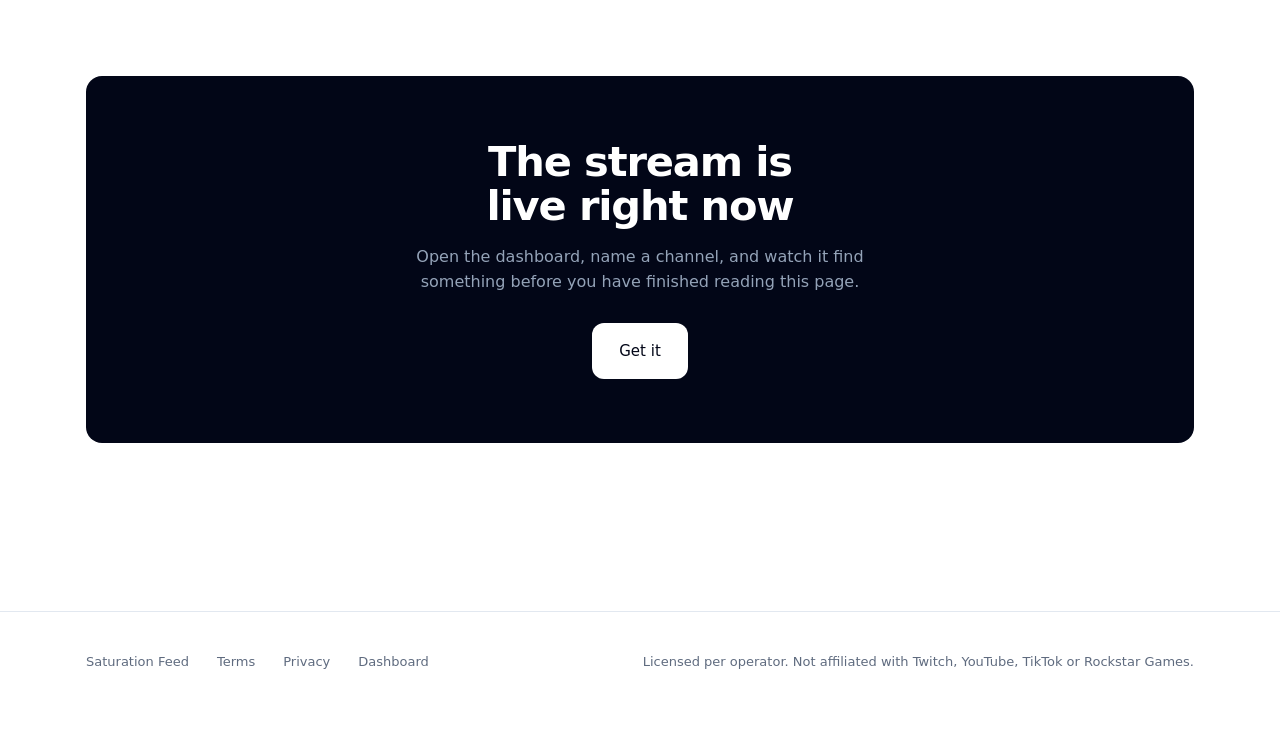
==== commit d223e0f5: "Show the dashboard instead of describing it Every claim on the page was a sentence. Someone deciding" ====
--- a/index.html
+++ b/index.html
@@ -121,7 +121,7 @@
             <span>Third-party services your video is sent through</span>
           </div>
           <div class="fact">
-            <b>561</b>
+            <b>571</b>
             <span>Tests that run before anything ships</span>
           </div>
         </div>
@@ -397,6 +397,68 @@
                 real layout. No streamer footage and nobody's face.
               </p>
             </div>
+          </div>
+        </div>
+      </section>
+
+      <section id="dashboard">
+        <div class="shell">
+          <div class="block">
+            <h2>What you are looking at, before you download it</h2>
+            <p class="tour-lede">
+              Three panels from a real run &mdash; not a mock-up and not a
+              design. The tool took these of itself, against its own database,
+              with the chat sockets open. On a phone they are too small to
+              read: open any of them for the full-size picture.
+            </p>
+            <figure class="tour-shot">
+              <a class="tour-zoom" href="shots/moments.png">
+                <img
+                  src="shots/moments.png"
+                  alt="A list of live Twitch channels whose chat has just reacted, each with the reason and buttons to open or clip the moment."
+                  width="1240"
+                  height="590"
+                  loading="lazy"
+                  decoding="async"
+                />
+              </a>
+              <figcaption>
+                <h3>It finds the moment while the stream is still running</h3>
+                <p>Minutes after starting, with no Twitch key in the file yet. It is reading chat on the channels you picked and listing the ones that just went off, with what it heard: laughing, shock, hype, how much of the chat was copypasta. Every row says <em>chat only</em>, because without an API key it cannot know how many other people have already clipped that moment, and a number it does not have is not a number it shows.</p>
+              </figcaption>
+            </figure>
+            <figure class="tour-shot">
+              <a class="tour-zoom" href="shots/automation.png">
+                <img
+                  src="shots/automation.png"
+                  alt="The channel automation panel: two Twitch categories on the left, twenty-seven channel chips on the right, and an On switch."
+                  width="1240"
+                  height="628"
+                  loading="lazy"
+                  decoding="async"
+                />
+              </a>
+              <figcaption>
+                <h3>You choose what it watches, and nothing else</h3>
+                <p>Categories on the left, channels on the right. Every live channel inside those categories is watched, and each chip carries what that one is doing right now - listening, recording, or not live. Adding a channel is a name in a box. Nothing is posted for you from this panel; it only decides what gets cut.</p>
+              </figcaption>
+            </figure>
+            <figure class="tour-shot">
+              <a class="tour-zoom" href="shots/uploads.png">
+                <img
+                  src="shots/uploads.png"
+                  alt="Three upload cards for YouTube, TikTok and Instagram, each with a mode, a per-day number and a minutes-apart number."
+                  width="1240"
+                  height="300"
+                  loading="lazy"
+                  decoding="async"
+                />
+              </a>
+              <figcaption>
+                <h3>And it will not post more than you let it</h3>
+                <p>One card per account: off, dry run or on, how many a day, and how far apart. The per-day box stops at what the platform itself allows - six for YouTube, because its daily quota buys six uploads - and says so rather than letting you set a number that would spend an upload on a refusal. These three say <em>no keys yet</em> because the machine that took the picture has none; connecting an account is step three.</p>
+              </figcaption>
+            </figure>
           </div>
         </div>
       </section>
--- a/landing.css
+++ b/landing.css
@@ -470,6 +470,57 @@
   .shot { padding: 6px; }
 }
 
+/* The screenshot tour. A picture and its explanation side by side on a wide
+   screen, stacked on a narrow one, with the picture first either way: the
+   whole point of this section is the picture, and a caption above it is a
+   caption for something the reader has not seen yet. */
+.tour-lede { max-width: 62ch; }
+
+.tour-shot {
+  margin: 30px 0 0;
+  display: grid;
+  gap: 18px 28px;
+  align-items: start;
+  grid-template-columns: minmax(0, 1.35fr) minmax(0, 1fr);
+}
+
+.tour-zoom { display: block; }
+
+.tour-shot img {
+  display: block;
+  width: 100%;
+  height: auto;
+  border: 1px solid var(--line);
+  border-radius: var(--r);
+  /* The shots are of a white interface on a near-white page. Without this
+     the panel edges dissolve into the section behind them and the picture
+     reads as part of the page rather than as a thing being shown. */
+  box-shadow: 0 1px 2px rgba(15, 23, 42, 0.04), 0 12px 28px rgba(15, 23, 42, 0.07);
+}
+
+.tour-shot figcaption h3 {
+  margin: 0 0 8px;
+  font-size: 18px;
+  letter-spacing: -0.01em;
+}
+
+.tour-shot figcaption p {
+  margin: 0;
+  max-width: 46ch;
+  color: var(--muted);
+}
+
+.tour-shot figcaption em { font-style: normal; color: var(--ink); }
+
+@media (max-width: 860px) {
+  .tour-shot {
+    grid-template-columns: minmax(0, 1fr);
+    gap: 14px;
+  }
+
+  .tour-shot figcaption p { max-width: none; }
+}
+
 /* Getting started: four numbered steps, because it genuinely is four steps
    and a visitor deciding whether to bother should be able to count them.
    Numbered markers are honest here - this is a sequence, and doing step three
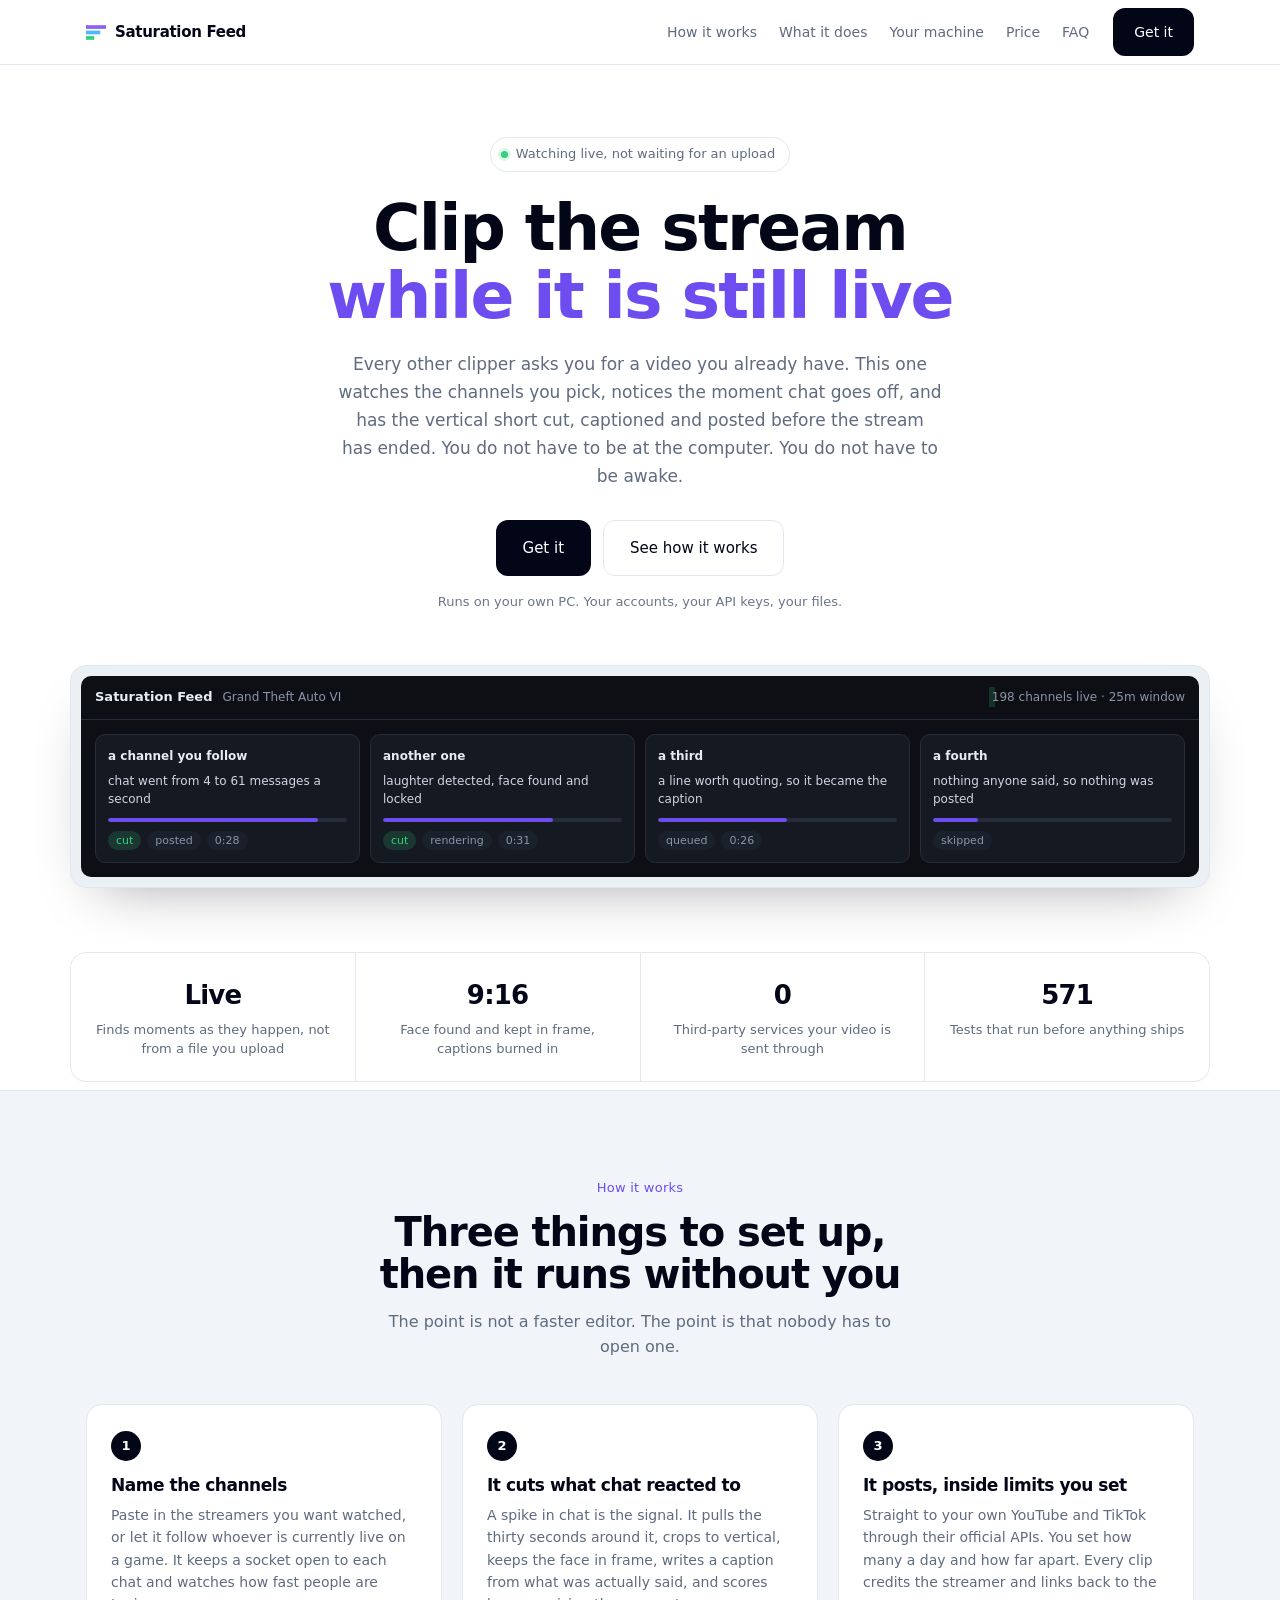
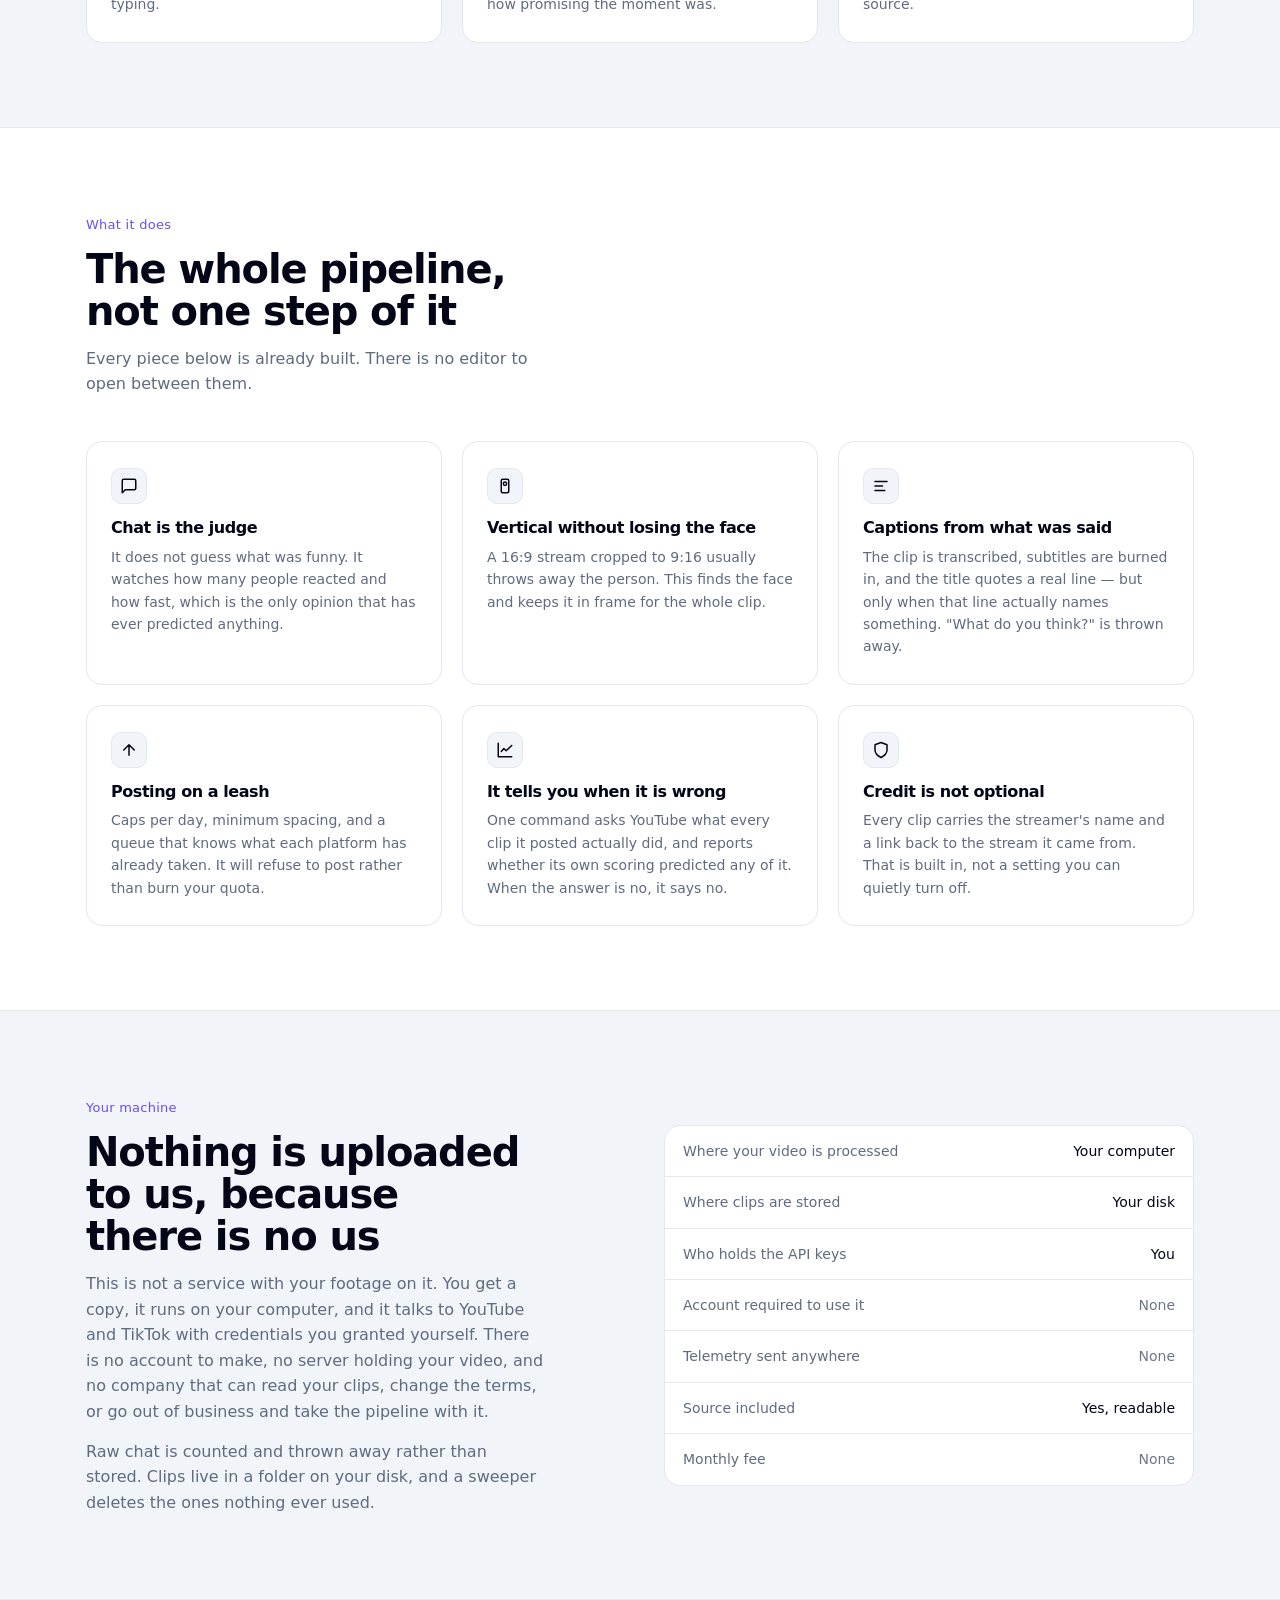
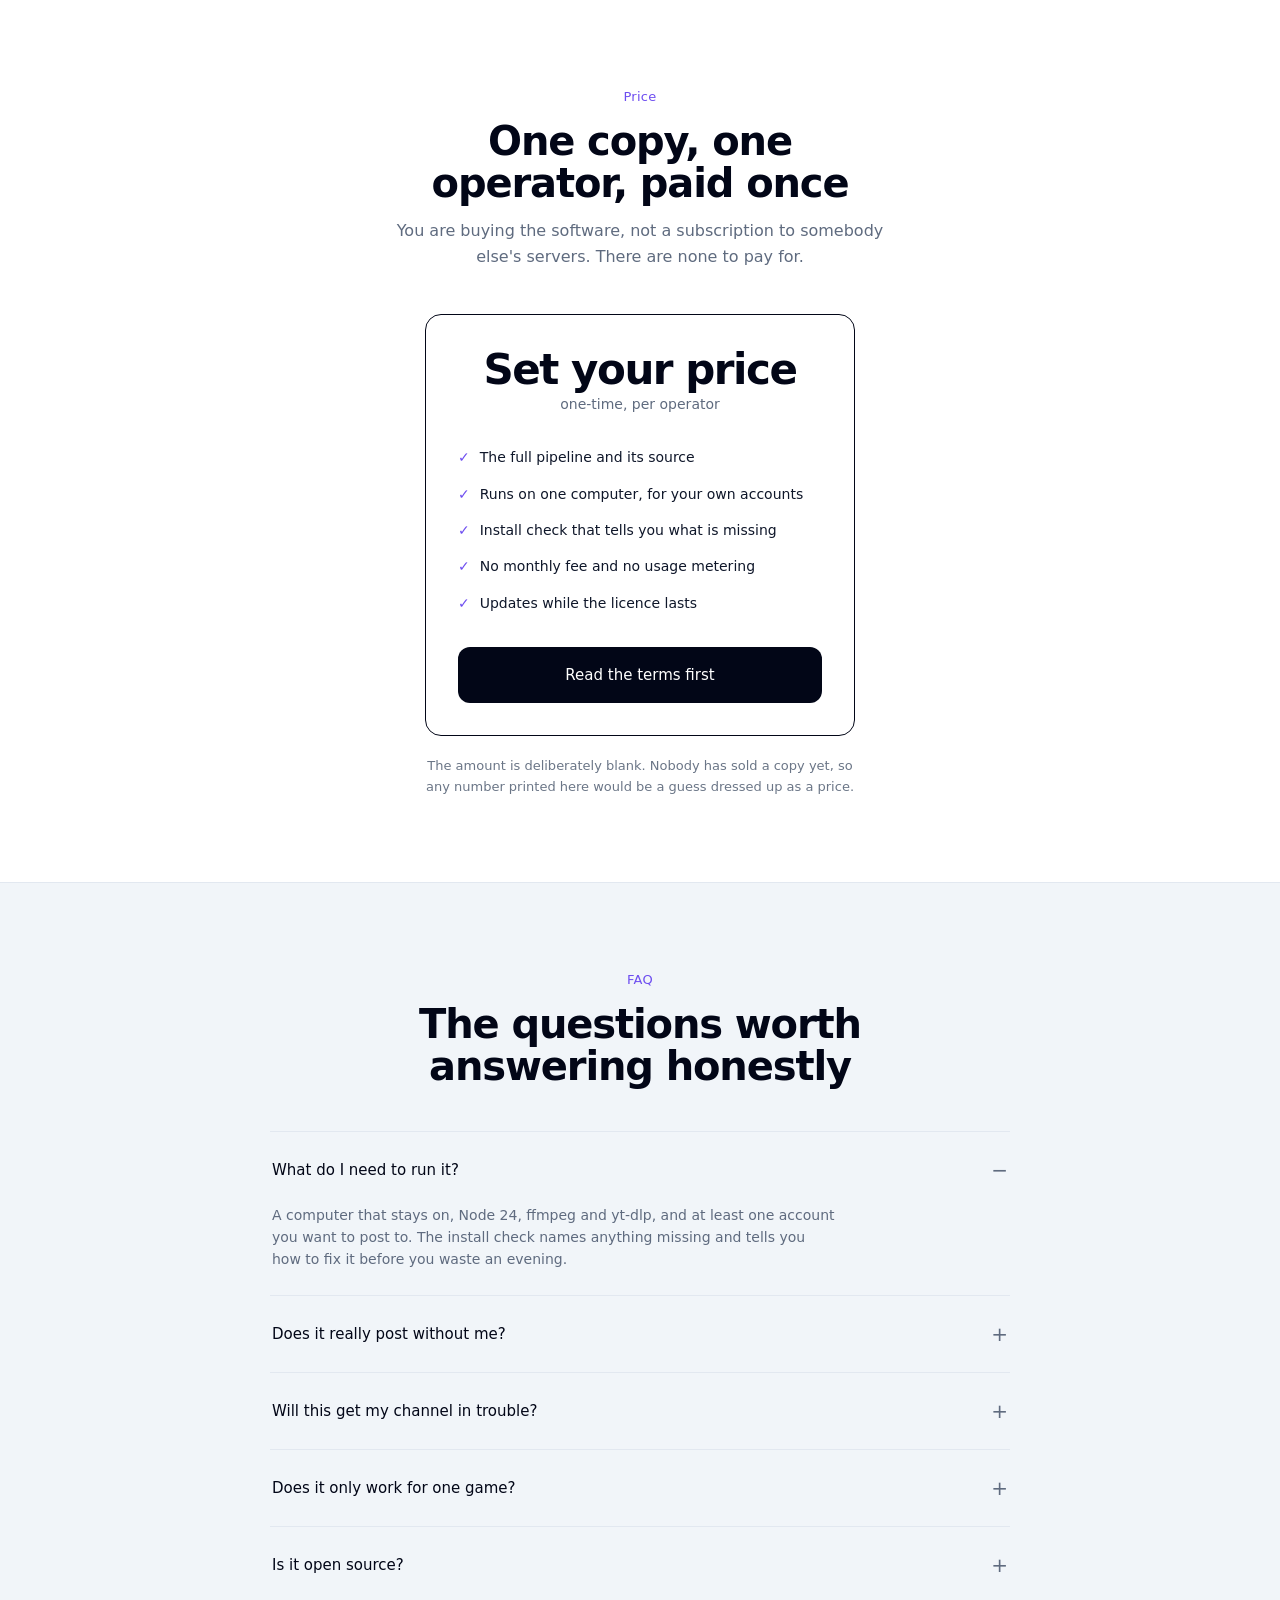
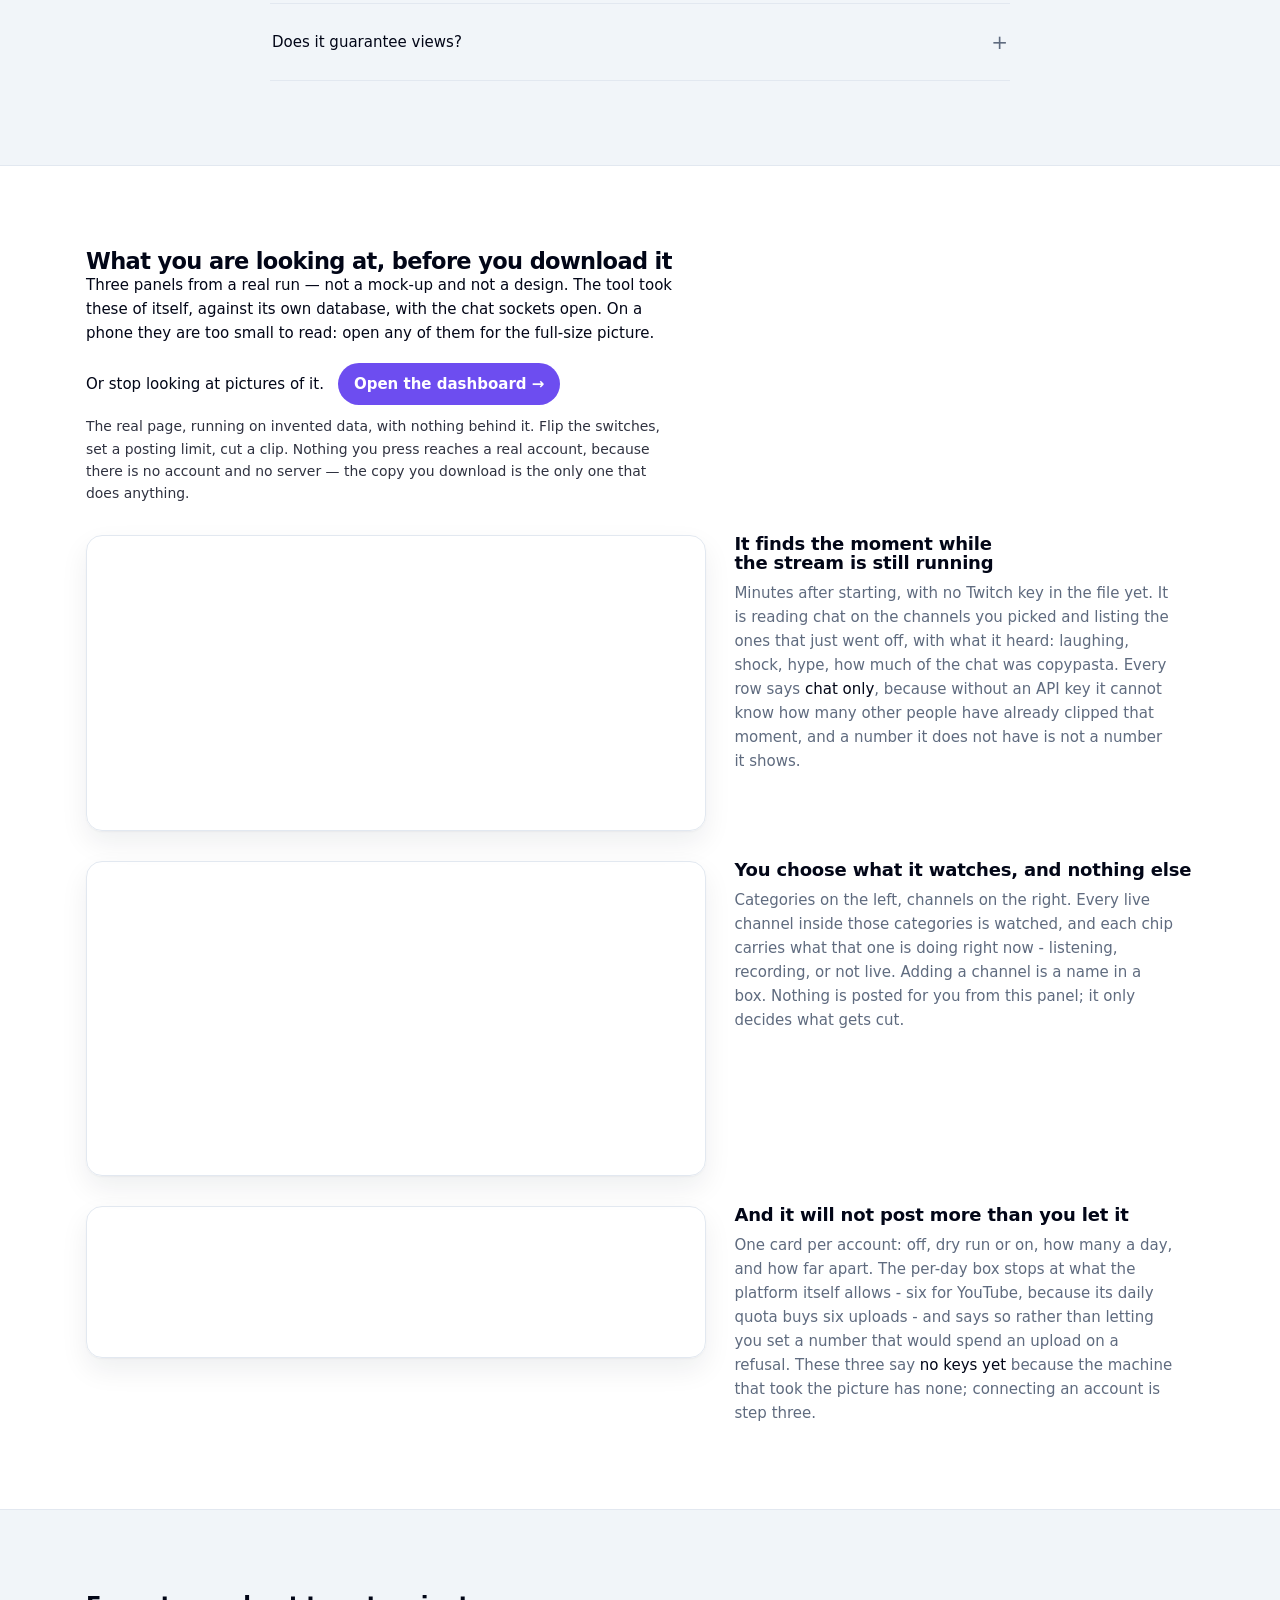
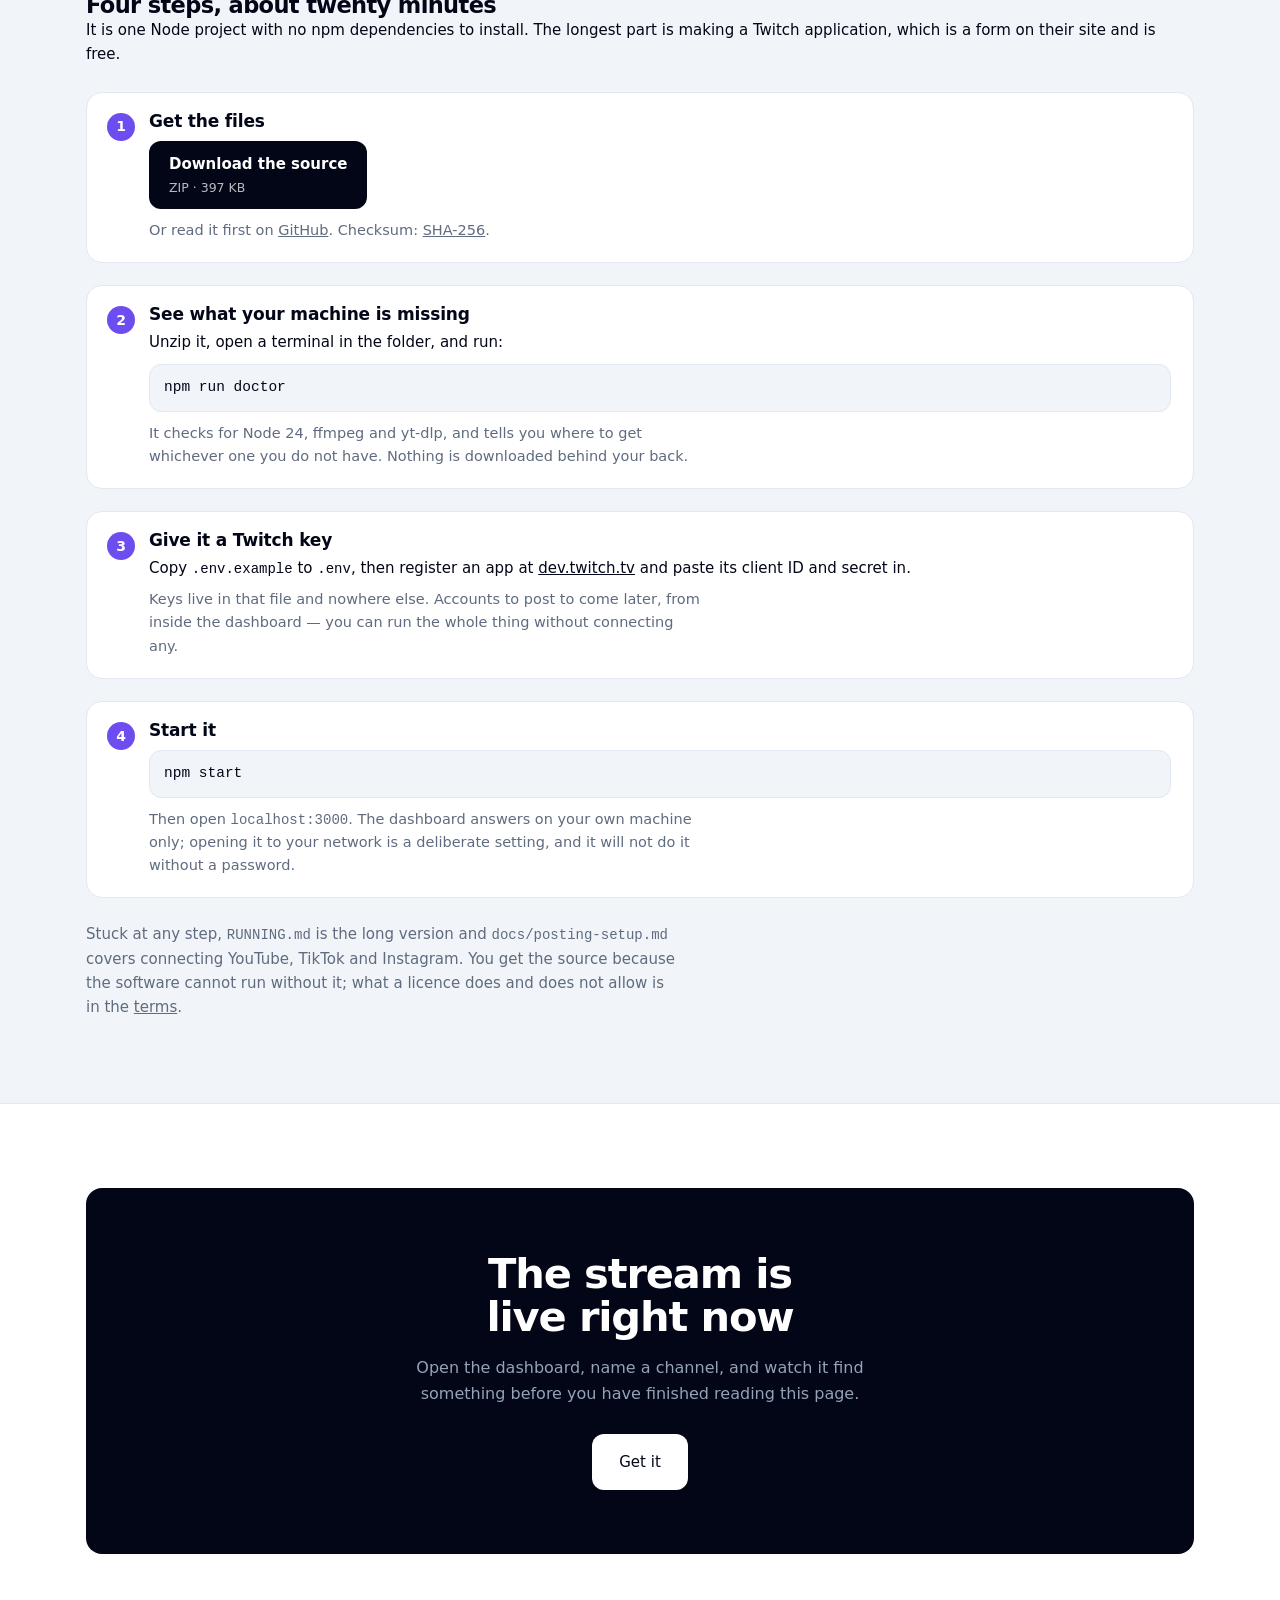
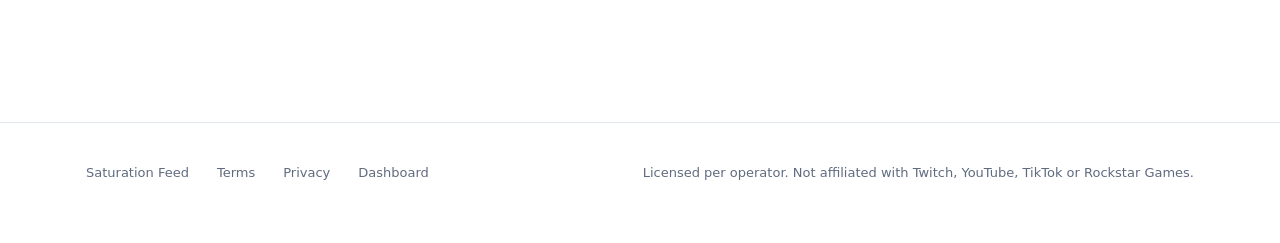
==== commit 4d31f94d: "Let people press it before they download it The page could show the dashboard and describe it, but n" ====
--- a/index.html
+++ b/index.html
@@ -373,34 +373,6 @@
       </section>
 
 
-      <section id="demo">
-        <div class="shell">
-          <div class="block demo">
-            <video
-              src="demo.mp4"
-              poster="demo.jpg"
-              width="1080"
-              height="1920"
-              controls
-              playsinline
-              preload="none"
-            ></video>
-            <div class="demo-words">
-              <h2>The thirty-second version</h2>
-              <p>
-                Someone wanting to clip GTA&nbsp;6, and the thing being built in
-                front of them: pick the games, pick the channels, and it cuts
-                whichever of them chat reacts to.
-              </p>
-              <p class="setup-note">
-                Made by the tool's own renderer, so the dashboard in it is the
-                real layout. No streamer footage and nobody's face.
-              </p>
-            </div>
-          </div>
-        </div>
-      </section>
-
       <section id="dashboard">
         <div class="shell">
           <div class="block">
@@ -410,6 +382,17 @@
               design. The tool took these of itself, against its own database,
               with the chat sockets open. On a phone they are too small to
               read: open any of them for the full-size picture.
+            </p>
+            <p class="tour-try-lede">
+              Or stop looking at pictures of it.
+              <a class="tour-try" href="demo/">Open the dashboard &rarr;</a>
+              <span>
+                The real page, running on invented data, with nothing behind
+                it. Flip the switches, set a posting limit, cut a clip. Nothing
+                you press reaches a real account, because there is no account
+                and no server &mdash; the copy you download is the only one
+                that does anything.
+              </span>
             </p>
             <figure class="tour-shot">
               <a class="tour-zoom" href="shots/moments.png">
--- a/landing.css
+++ b/landing.css
@@ -476,6 +476,42 @@
    caption for something the reader has not seen yet. */
 .tour-lede { max-width: 62ch; }
 
+/* The way in to the playable copy. It sits under the lede rather than at the
+   bottom of the tour, because somebody who wants to press things wants to
+   press them before reading three captions. */
+.tour-try-lede {
+  max-width: 62ch;
+  display: flex;
+  flex-wrap: wrap;
+  align-items: baseline;
+  gap: 10px 14px;
+  margin-top: 18px;
+}
+
+.tour-try-lede > span {
+  flex: 1 1 24ch;
+  min-width: 0;
+  font-size: 0.93em;
+  opacity: 0.82;
+}
+
+a.tour-try {
+  flex: 0 0 auto;
+  padding: 9px 16px;
+  border-radius: 999px;
+  font-weight: 600;
+  text-decoration: none;
+  white-space: nowrap;
+  background: var(--accent, #6d4aff);
+  color: #fff;
+}
+
+a.tour-try:hover,
+a.tour-try:focus-visible {
+  filter: brightness(1.08);
+  text-decoration: none;
+}
+
 .tour-shot {
   margin: 30px 0 0;
   display: grid;
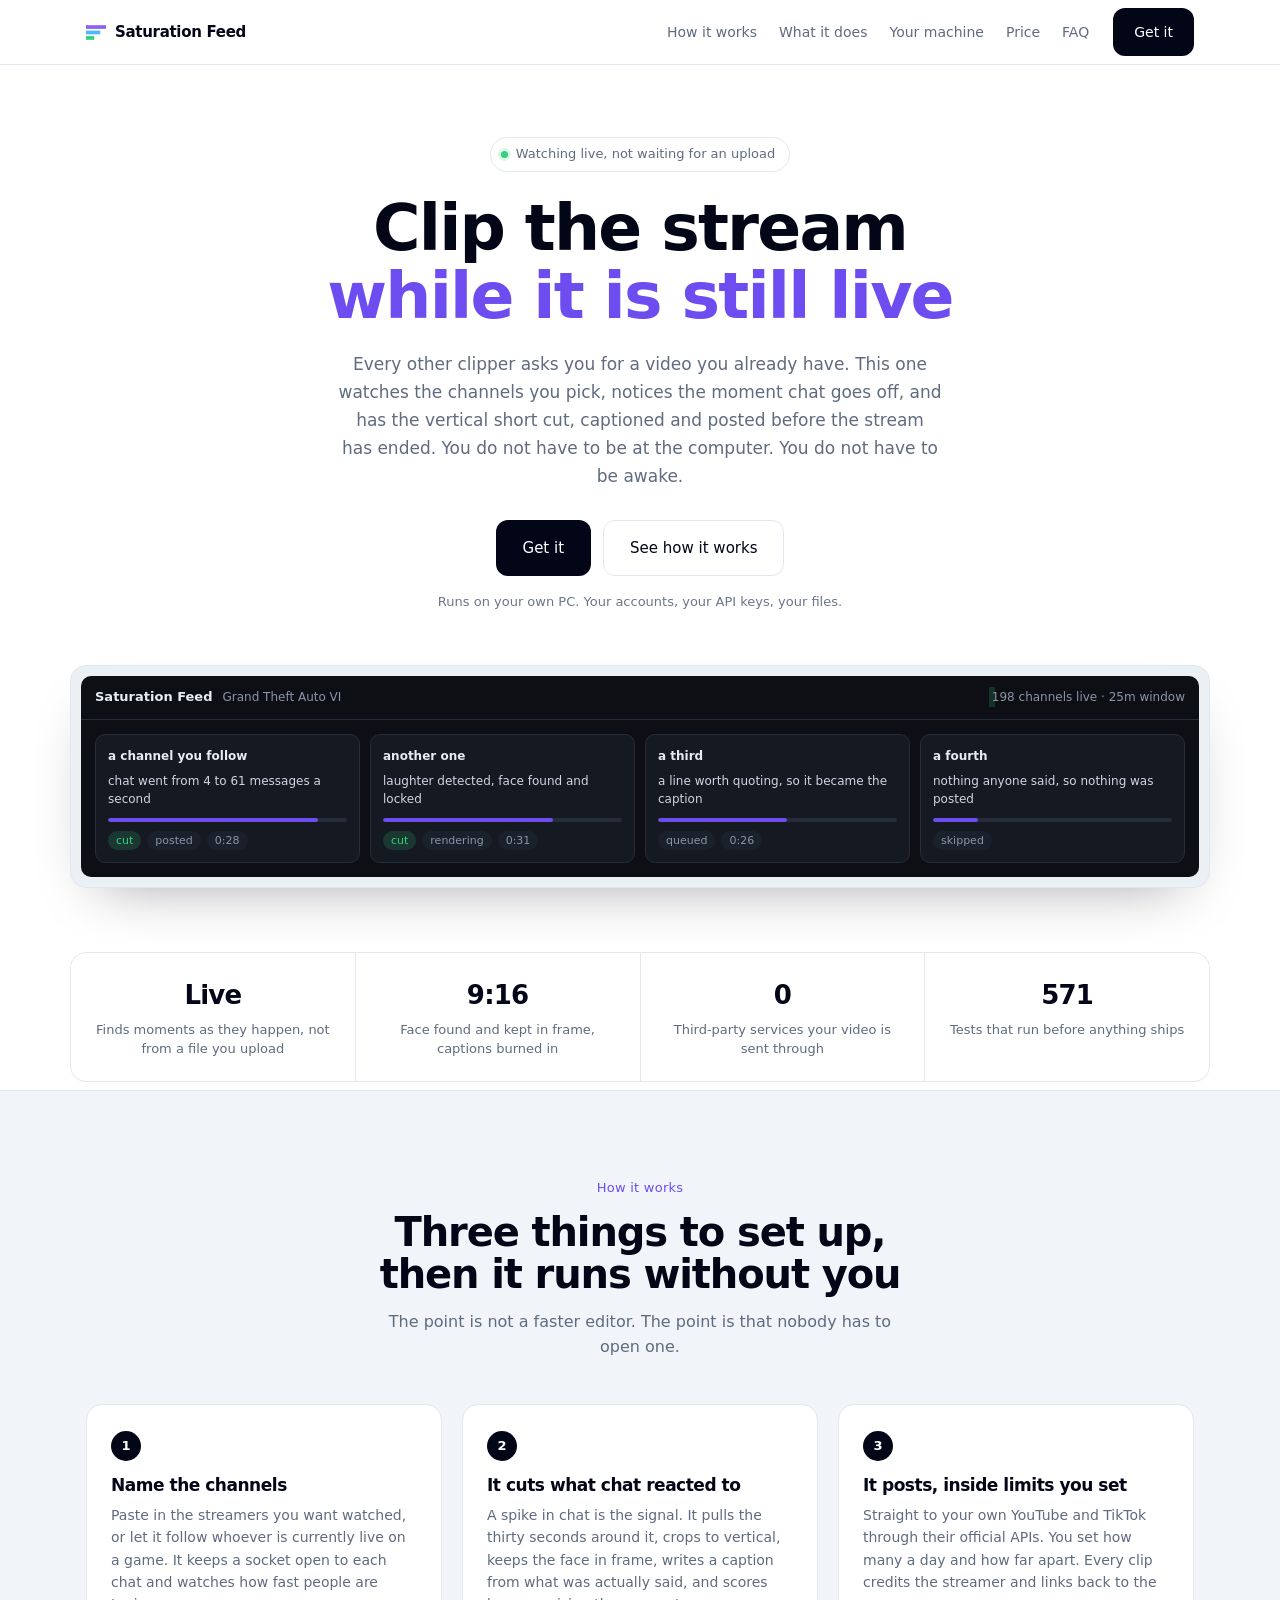
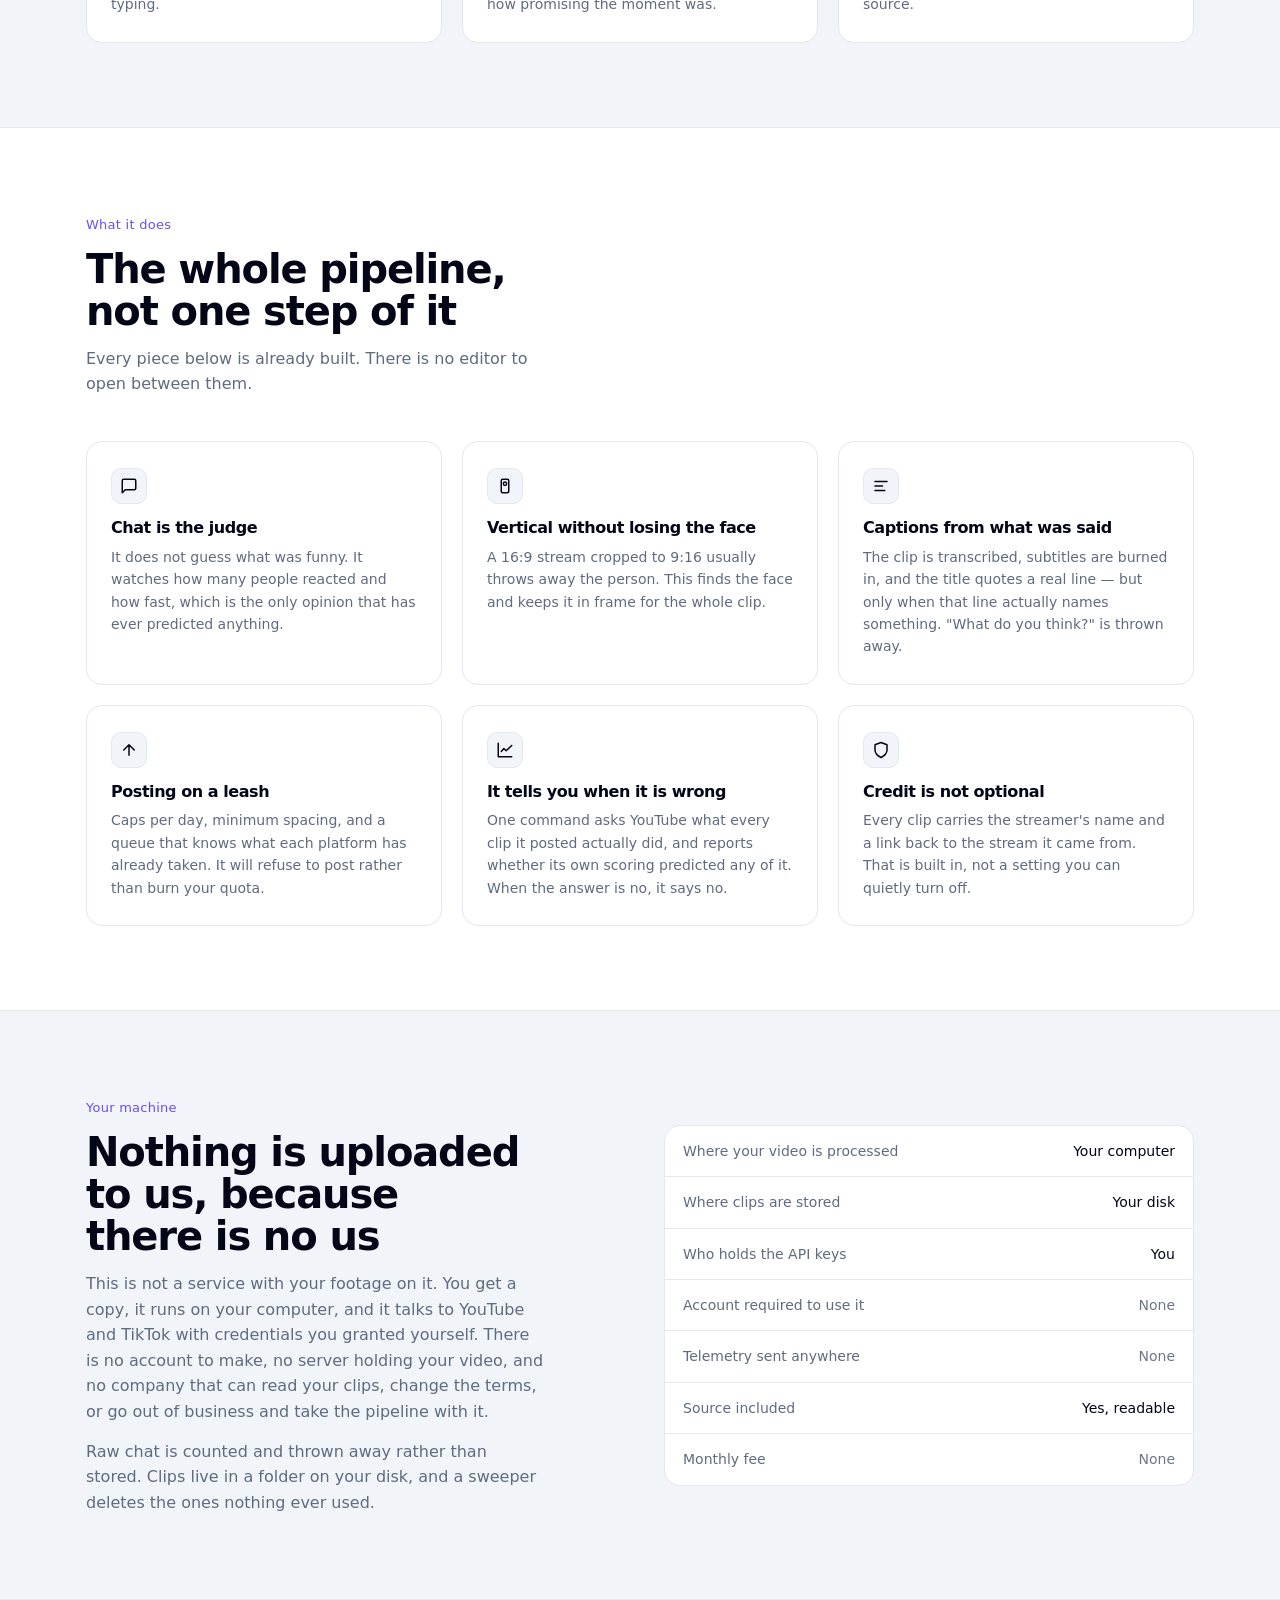
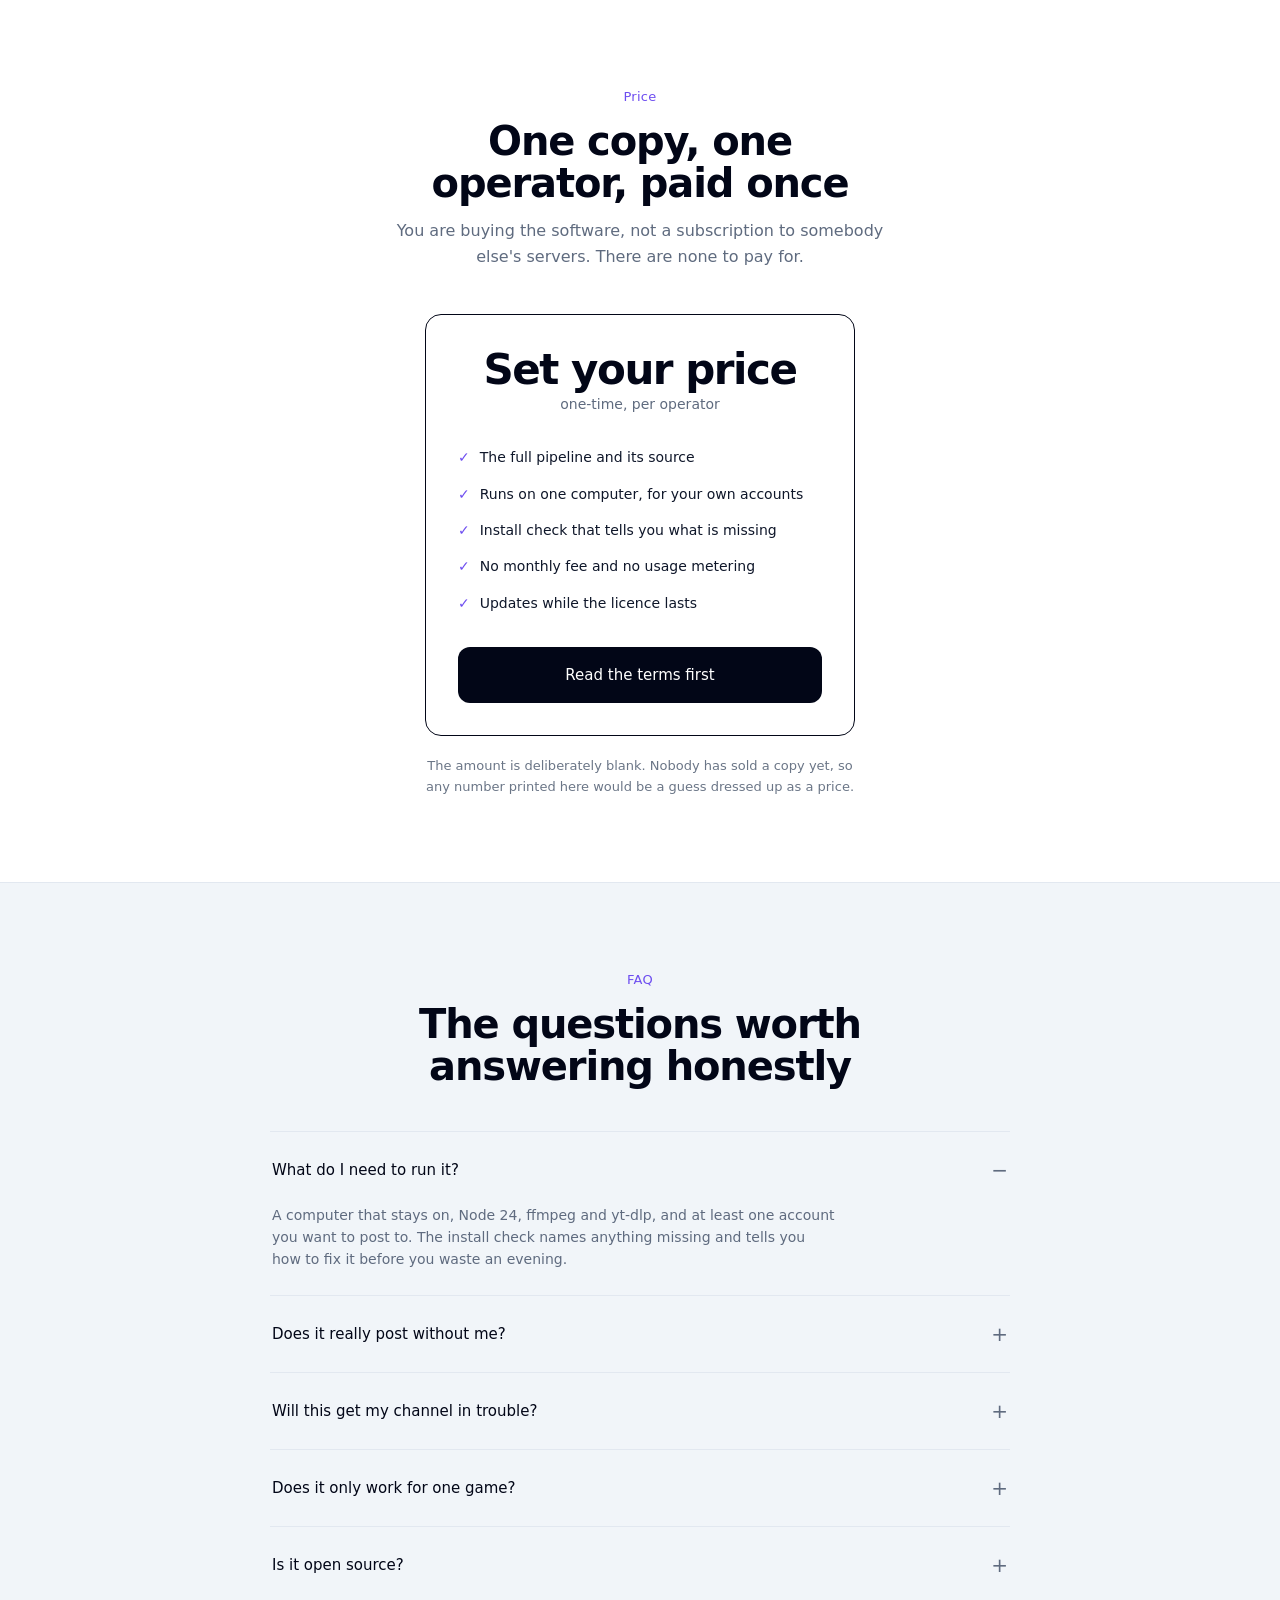
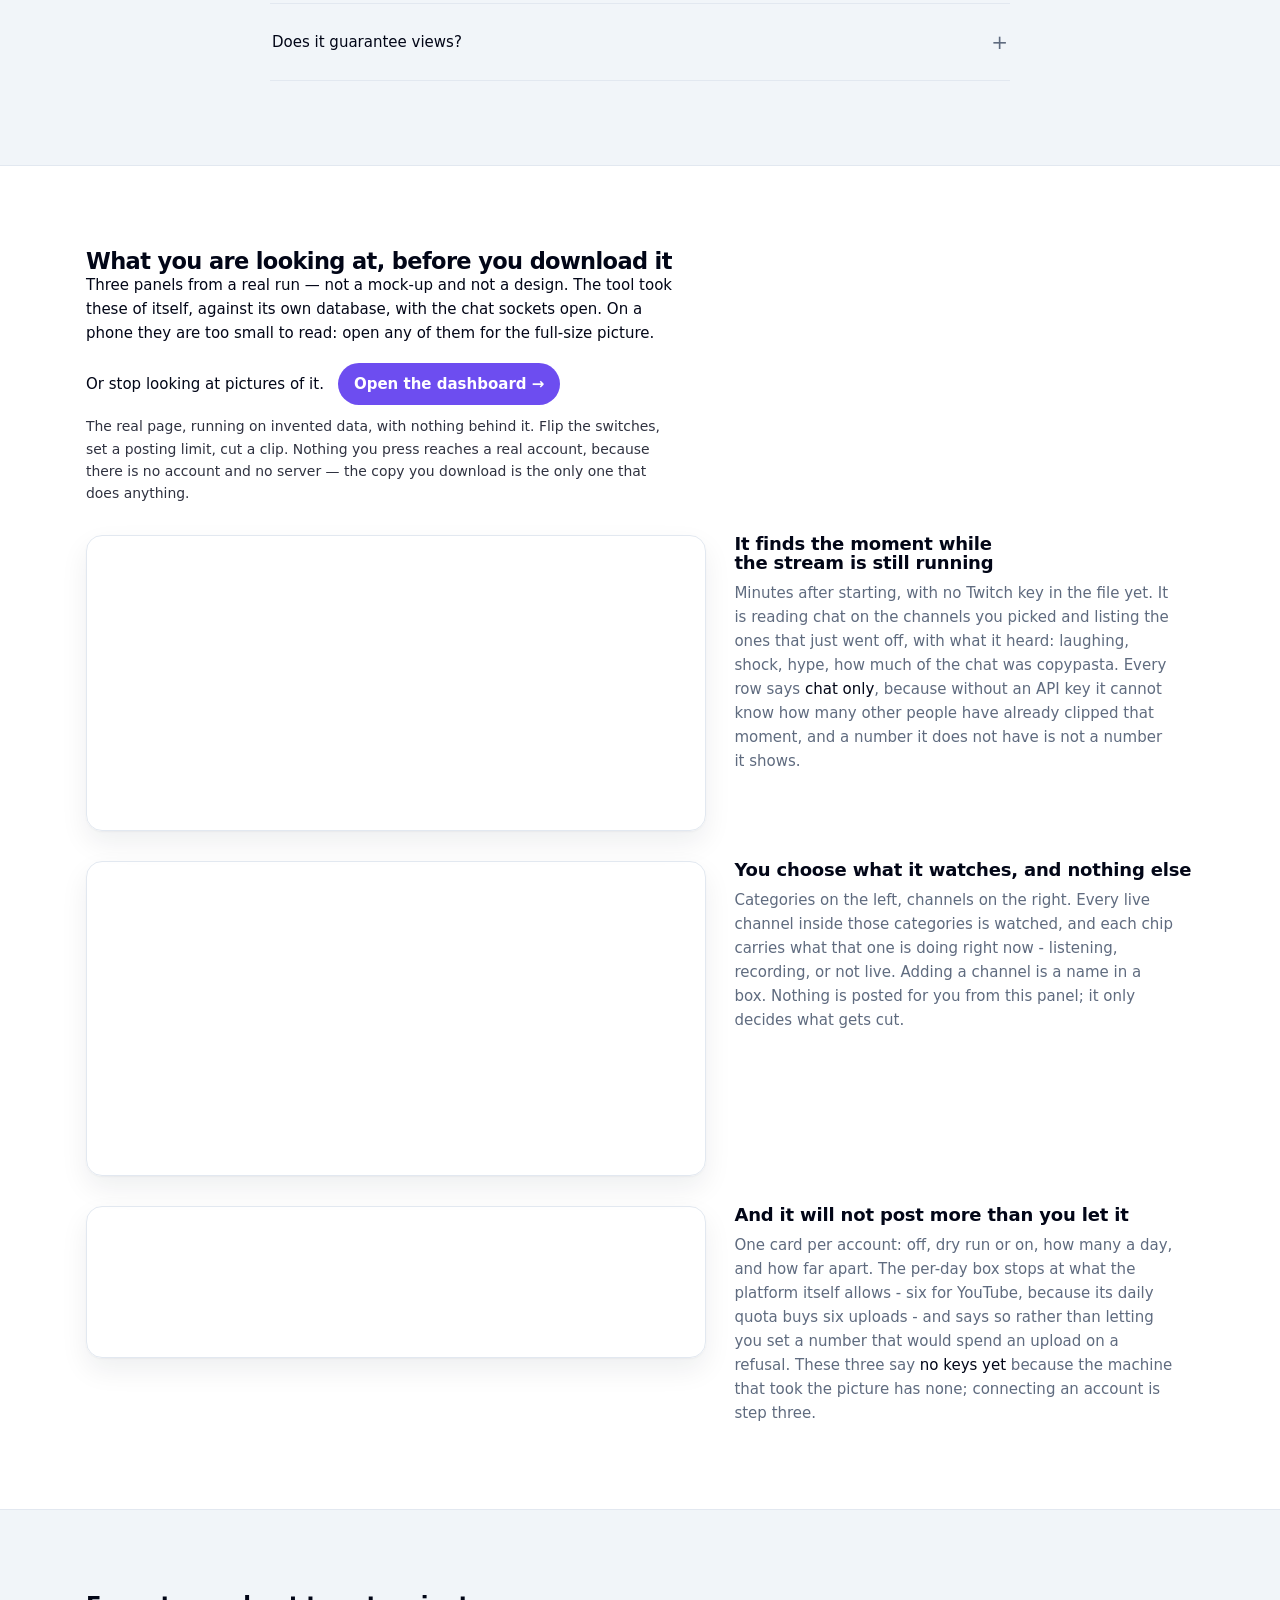
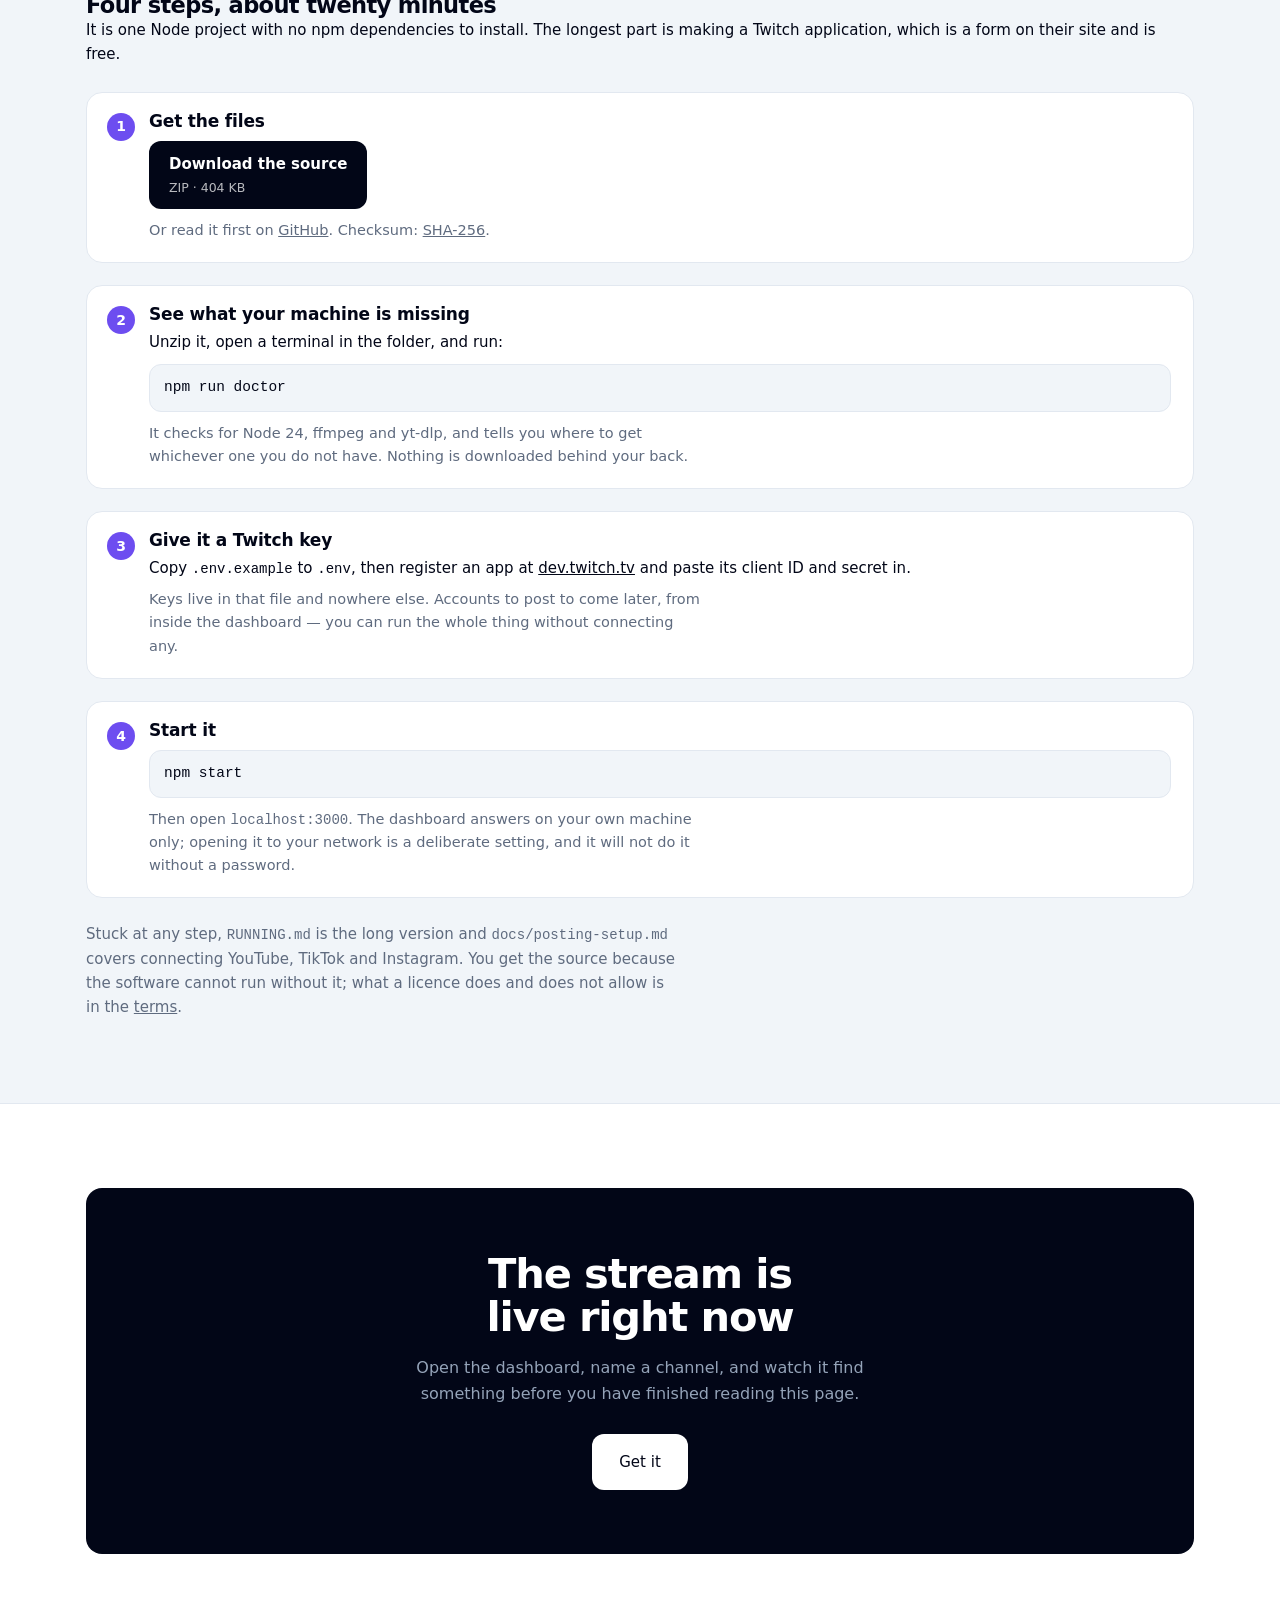
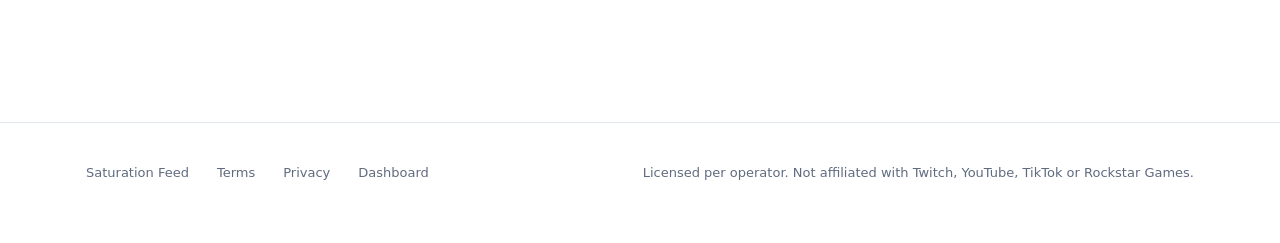
==== commit 187cb0fe: "Hand the archive over somewhere it gets counted Pages serves a file without counting it. GitHub coun" ====
--- a/index.html
+++ b/index.html
@@ -460,7 +460,7 @@
               <li>
                 <h3>Get the files</h3>
                 <p>
-                  <a class="dl" href="saturation-feed-source.zip" download>Download the source<span>ZIP &middot; 397 KB</span></a>
+                  <a class="dl" href="https://github.com/allenwilk007-source/saturation-feed/releases/download/2026.11.27/saturation-feed-source.zip">Download the source<span>ZIP &middot; 404 KB</span></a>
                 </p>
                 <p class="setup-note">
                   Or read it first on
